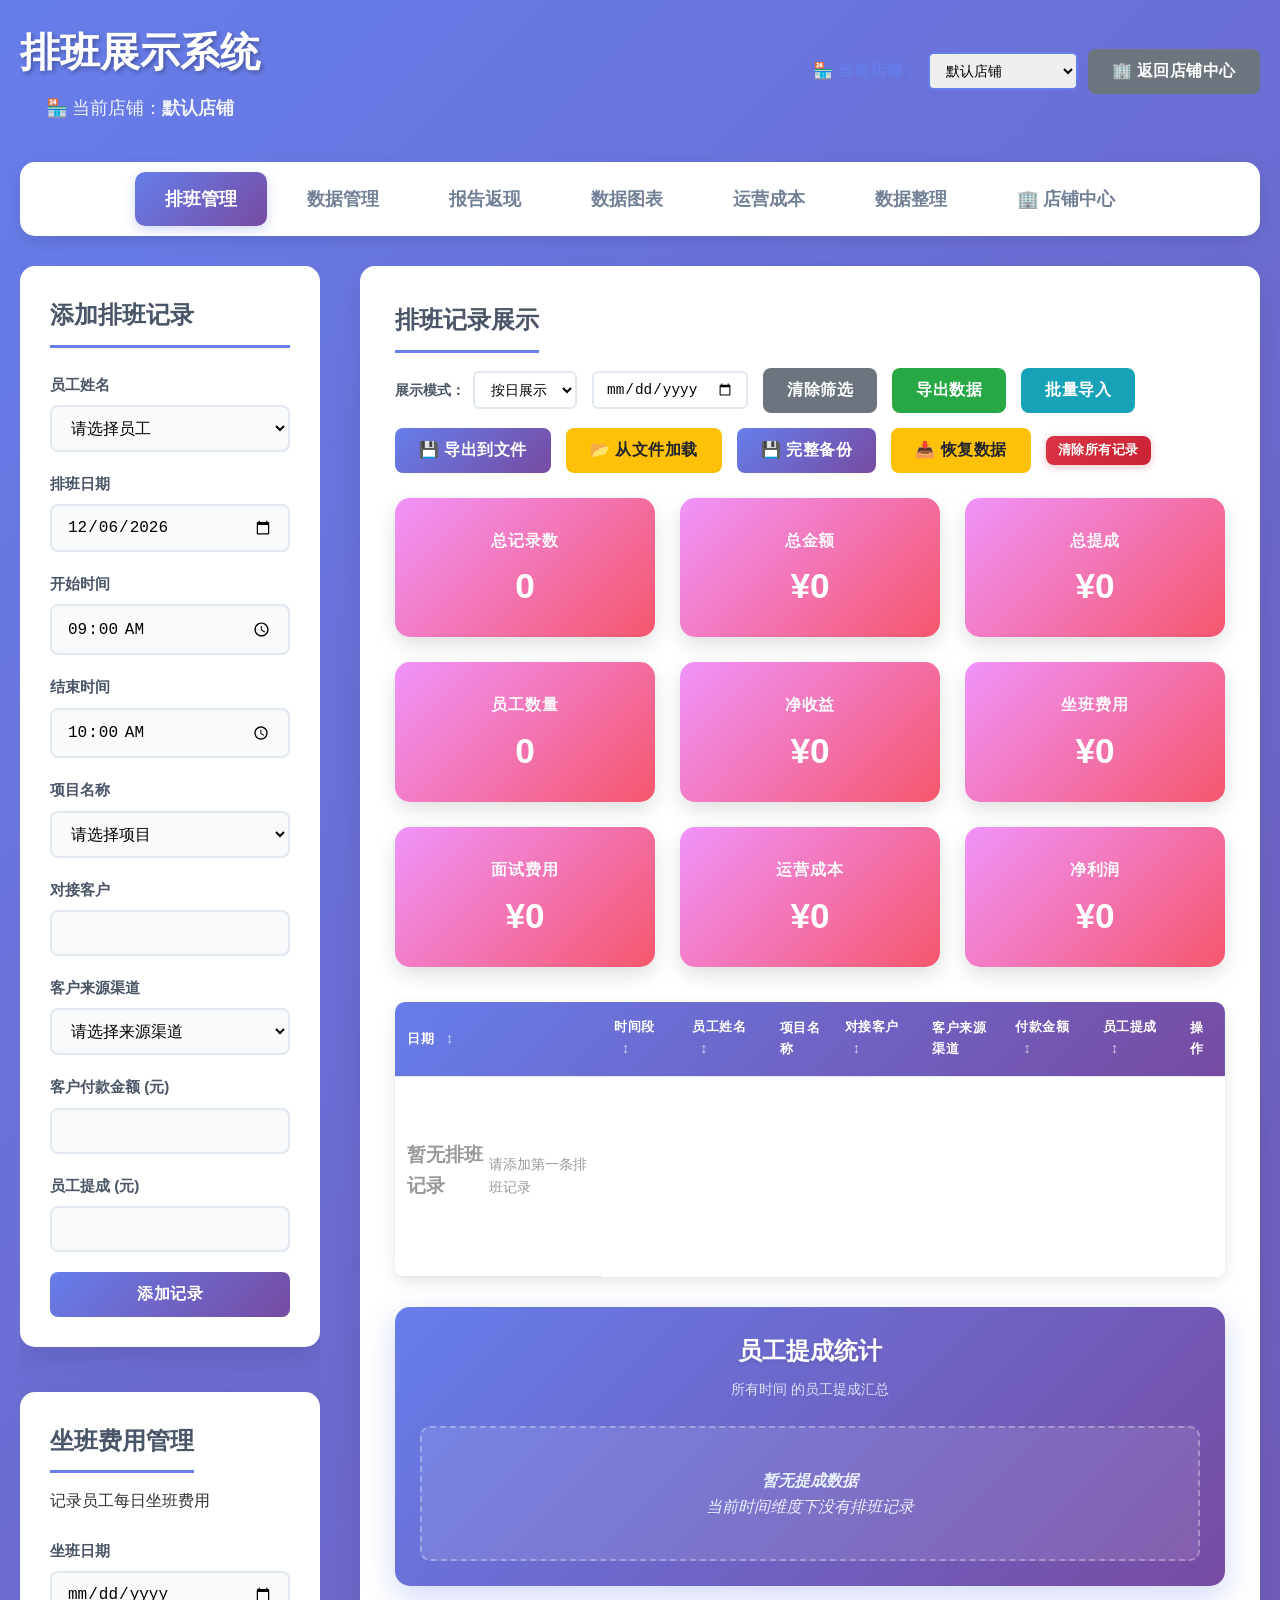
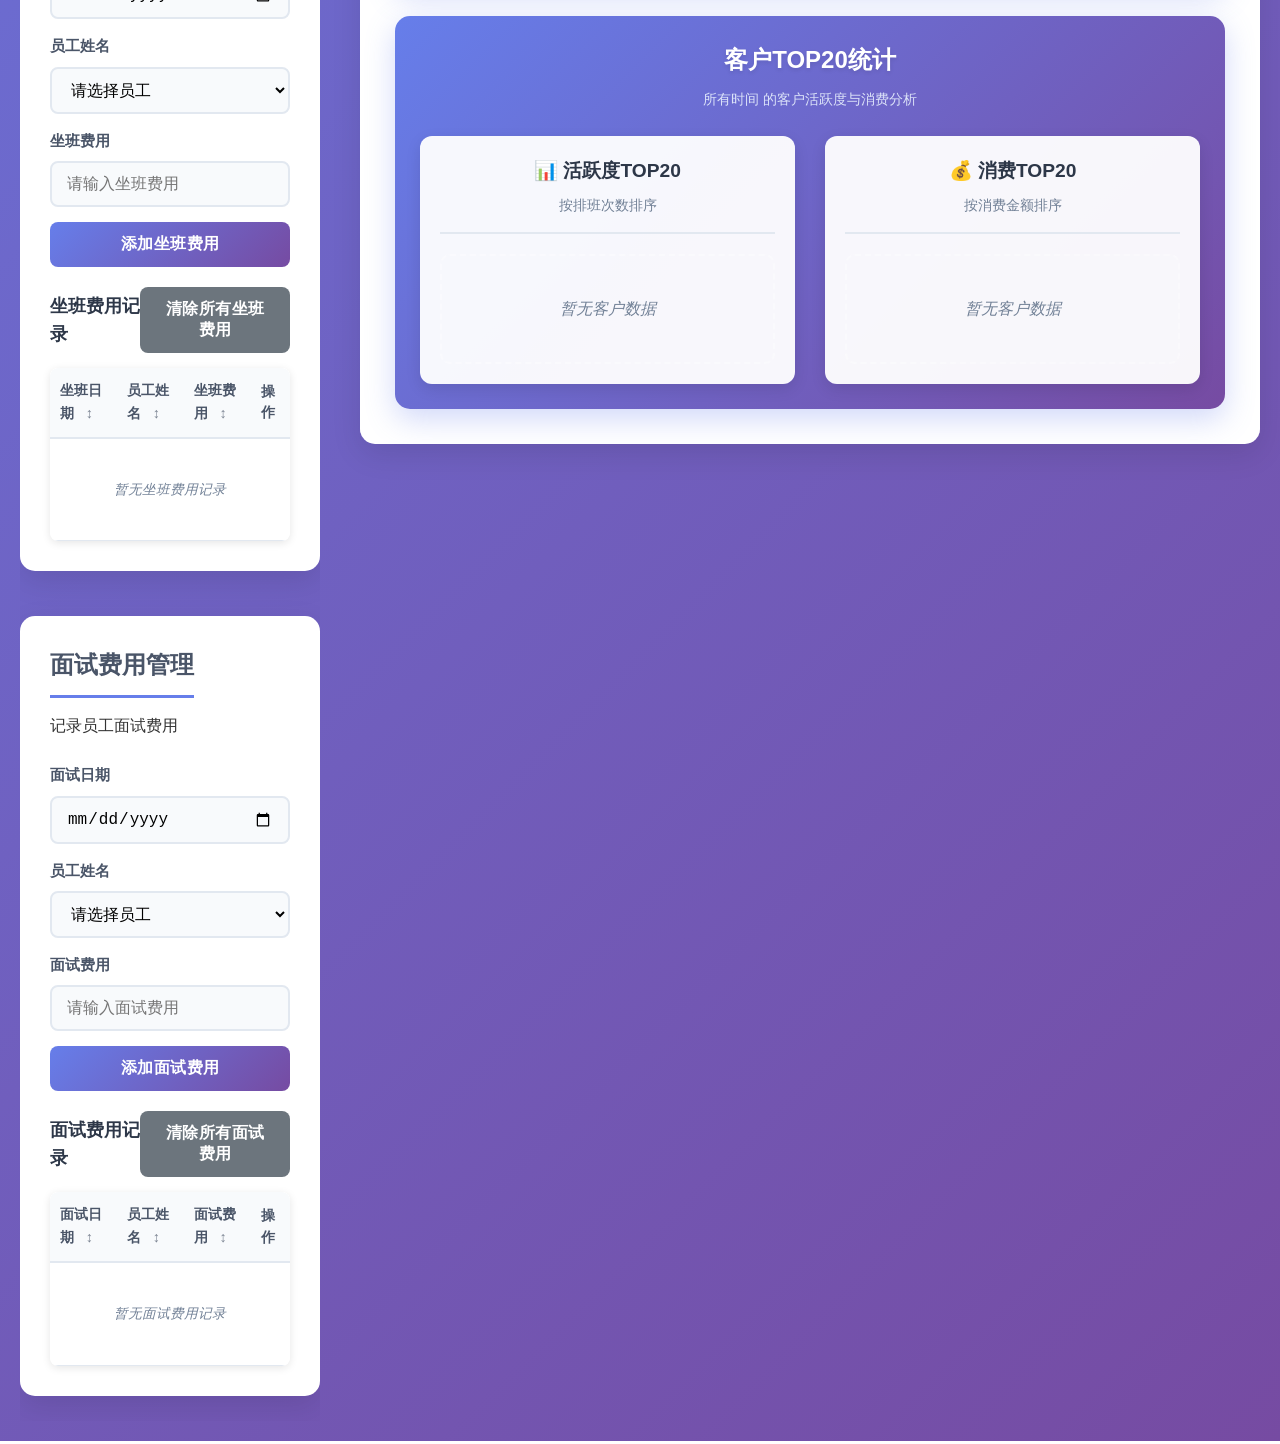
==== index.html @ 92d97cb3 "Initial commit: 昨昨天店排班系统" ====
<!DOCTYPE html>
<html lang="zh-CN">
<head>
    <meta charset="UTF-8">
    <meta name="viewport" content="width=device-width, initial-scale=1.0">
    <title>排班展示系统</title>
    <link rel="stylesheet" href="styles.css?v=1.3">
    <script src="https://cdn.jsdelivr.net/npm/chart.js"></script>
    <script src="https://cdn.jsdelivr.net/npm/chartjs-plugin-datalabels@2"></script>
</head>
<body>
    <div class="container">
        <header>
            <div style="display: flex; justify-content: space-between; align-items: center; flex-wrap: wrap;">
                <div>
                    <h1>排班展示系统</h1>
                    <p id="storeContextInfo">员工排班管理与项目跟踪</p>
                </div>
                <div style="display: flex; gap: 10px; align-items: center;">
                    <label for="currentStoreSelect" style="font-weight: bold; color: #667eea;">🏪 当前店铺：</label>
                    <select id="currentStoreSelect" class="store-select" style="padding: 8px 12px; border: 2px solid #667eea; border-radius: 6px; font-size: 14px; min-width: 150px;">
                        <option value="">加载中...</option>
                    </select>
                    <button id="backToStoreCenter" class="btn btn-secondary" style="display: none;">
                        🏢 返回店铺中心
                    </button>
                </div>
            </div>
        </header>

        <!-- Tab导航 -->
        <nav class="tab-navigation">
            <button class="tab-btn active" data-tab="schedule">排班管理</button>
            <button class="tab-btn" data-tab="management">数据管理</button>
            <button class="tab-btn" data-tab="rebate">报告返现</button>
            <button class="tab-btn" data-tab="charts">数据图表</button>
            <button class="tab-btn" data-tab="operating-cost">运营成本</button>
            <button class="tab-btn" data-tab="commission-config">数据整理</button>
            <button class="tab-btn" data-tab="store-center">🏢 店铺中心</button>
        </nav>

        <!-- 排班管理页面 -->
        <div id="schedule-tab" class="tab-content active">
            <div class="main-content">
                <!-- 左侧列 -->
                <div class="left-column">
                    <!-- 数据录入区域 -->
                    <section class="input-section">
                <h2>添加排班记录</h2>
                <form id="scheduleForm" class="form">
                    <div class="form-group">
                        <label for="employeeName">员工姓名</label>
                        <select id="employeeName" required>
                            <option value="">请选择员工</option>
                        </select>
                    </div>
                    
                    <div class="form-group">
                        <label for="scheduleDate">排班日期</label>
                        <input type="date" id="scheduleDate" required>
                    </div>
                    
                    <div class="form-group">
                        <label for="startTime">开始时间</label>
                        <input type="time" id="startTime" required>
                    </div>
                    
                    <div class="form-group">
                        <label for="endTime">结束时间</label>
                        <input type="time" id="endTime" required>
                    </div>
                    
                    <div class="form-group">
                        <label for="projectName">项目名称</label>
                        <select id="projectName" required>
                            <option value="">请选择项目</option>
                        </select>
                    </div>
                    
                    <div class="form-group">
                        <label for="clientName">对接客户</label>
                        <input type="text" id="clientName" required>
                    </div>
                    
                    <div class="form-group">
                        <label for="clientSource">客户来源渠道</label>
                        <select id="clientSource" required>
                            <option value="">请选择来源渠道</option>
                            <option value="小红书">小红书</option>
                            <option value="微信群">微信群</option>
                            <option value="tg">TG</option>
                            <option value="抖音">抖音</option>
                            <option value="视频号">视频号</option>
                            <option value="美团">美团</option>
                        </select>
                    </div>
                    
                    <div class="form-group">
                        <label for="payment">客户付款金额 (元)</label>
                        <input type="number" id="payment" min="0" step="0.01" required>
                    </div>
                    
                    <div class="form-group">
                        <label for="commission">员工提成 (元)</label>
                        <input type="number" id="commission" min="0" step="0.01" required>
                    </div>
                    
                    <button type="submit" class="btn btn-primary">添加记录</button>
                </form>
            </section>

                    <!-- 坐班费用模块 -->
                    <section class="attendance-fee-section">
                        <div class="section-header">
                            <h2>坐班费用管理</h2>
                            <p>记录员工每日坐班费用</p>
                        </div>
                        
                        <div class="attendance-fee-form">
                            <form id="attendanceFeeForm">
                                <div class="form-row">
                                    <div class="form-group">
                                        <label for="attendanceDate">坐班日期</label>
                                        <input type="date" id="attendanceDate" required>
                                    </div>
                                    <div class="form-group">
                                        <label for="attendanceEmployee">员工姓名</label>
                                        <select id="attendanceEmployee" required>
                                            <option value="">请选择员工</option>
                                        </select>
                                    </div>
                                    <div class="form-group">
                                        <label for="attendanceFee">坐班费用</label>
                                        <input type="number" id="attendanceFee" placeholder="请输入坐班费用" min="0" step="0.01" required>
                                    </div>
                                    <div class="form-group">
                                        <button type="submit" class="btn btn-primary">添加坐班费用</button>
                                    </div>
                                </div>
                            </form>
                        </div>

                        <div class="attendance-fee-list">
                            <div class="list-header">
                                <h3>坐班费用记录</h3>
                                <div class="list-actions">
                                    <button class="btn btn-secondary" id="clearAttendanceFee">清除所有坐班费用</button>
                                </div>
                            </div>
                            <div class="attendance-fee-table-container">
                                <table id="attendanceFeeTable" class="attendance-fee-table">
                                    <thead>
                                        <tr>
                                            <th class="sortable" data-sort="date">坐班日期 <span class="sort-icon">↕</span></th>
                                            <th class="sortable" data-sort="employee">员工姓名 <span class="sort-icon">↕</span></th>
                                            <th class="sortable" data-sort="fee">坐班费用 <span class="sort-icon">↕</span></th>
                                            <th>操作</th>
                                        </tr>
                                    </thead>
                                    <tbody id="attendanceFeeTableBody">
                                        <tr>
                                            <td colspan="4" class="no-data">暂无坐班费用记录</td>
                                        </tr>
                                    </tbody>
                                </table>
                            </div>
                        </div>
                    </section>

                    <!-- 面试费用模块 -->
                    <section class="interview-fee-section">
                        <div class="section-header">
                            <h2>面试费用管理</h2>
                            <p>记录员工面试费用</p>
                        </div>
                        
                        <div class="interview-fee-form">
                            <form id="interviewFeeForm">
                                <div class="form-row">
                                    <div class="form-group">
                                        <label for="interviewDate">面试日期</label>
                                        <input type="date" id="interviewDate" required>
                                    </div>
                                    <div class="form-group">
                                        <label for="interviewEmployee">员工姓名</label>
                                        <select id="interviewEmployee" required>
                                            <option value="">请选择员工</option>
                                        </select>
                                    </div>
                                    <div class="form-group">
                                        <label for="interviewFee">面试费用</label>
                                        <input type="number" id="interviewFee" placeholder="请输入面试费用" min="0" step="0.01" required>
                                    </div>
                                    <div class="form-group">
                                        <button type="submit" class="btn btn-primary">添加面试费用</button>
                                    </div>
                                </div>
                            </form>
                        </div>

                        <div class="interview-fee-list">
                            <div class="list-header">
                                <h3>面试费用记录</h3>
                                <div class="list-actions">
                                    <button class="btn btn-secondary" id="clearInterviewFee">清除所有面试费用</button>
                                </div>
                            </div>
                            <div class="interview-fee-table-container">
                                <table id="interviewFeeTable" class="interview-fee-table">
                                    <thead>
                                        <tr>
                                            <th class="sortable" data-sort="date">面试日期 <span class="sort-icon">↕</span></th>
                                            <th class="sortable" data-sort="employee">员工姓名 <span class="sort-icon">↕</span></th>
                                            <th class="sortable" data-sort="fee">面试费用 <span class="sort-icon">↕</span></th>
                                            <th>操作</th>
                                        </tr>
                                    </thead>
                                    <tbody id="interviewFeeTableBody">
                                        <tr>
                                            <td colspan="4" class="no-data">暂无面试费用记录</td>
                                        </tr>
                                    </tbody>
                                </table>
                            </div>
                        </div>
                    </section>
                </div>

                <!-- 右侧列 -->
                <div class="right-column">
                    <!-- 数据展示区域 -->
                    <section class="display-section">
                <div class="section-header">
                    <h2>排班记录展示</h2>
                    <div class="controls">
                        <div class="view-controls">
                            <label for="viewMode" class="view-label">展示模式：</label>
                            <select id="viewMode" class="view-selector">
                                <option value="day">按日展示</option>
                                <option value="week">按周展示</option>
                                <option value="month">按月展示</option>
                            </select>
                        </div>
                        <div class="date-controls">
                            <input type="date" id="filterDate" class="date-filter" style="display: block;">
                            <input type="week" id="filterWeek" class="week-filter" style="display: none;">
                            <input type="month" id="filterMonth" class="month-filter" style="display: none;">
                        </div>
                        <button id="clearFilter" class="btn btn-secondary">清除筛选</button>
                        <button id="exportData" class="btn btn-success">导出数据</button>
                        <button id="importData" class="btn btn-info">批量导入</button>
                        <button id="exportToFile" class="btn btn-primary" title="将排班数据保存到本地文件（不受存储空间限制）">💾 导出到文件</button>
                        <button id="loadFromFile" class="btn btn-warning" title="从本地文件加载排班数据">📂 从文件加载</button>
                        <button id="backupAllData" class="btn btn-primary">💾 完整备份</button>
                        <button id="restoreAllData" class="btn btn-warning">📥 恢复数据</button>
                        <button id="clearAllData" class="btn btn-danger">清除所有记录</button>
                    </div>
                </div>

                <!-- 统计信息 -->
                <div class="stats">
                    <div class="stat-card">
                        <h3>总记录数</h3>
                        <span id="totalRecords">0</span>
                    </div>
                    <div class="stat-card">
                        <h3>总金额</h3>
                        <span id="totalAmount">¥0</span>
                    </div>
                    <div class="stat-card">
                        <h3>总提成</h3>
                        <span id="totalCommission">¥0</span>
                    </div>
                    <div class="stat-card">
                        <h3>员工数量</h3>
                        <span id="employeeCount">0</span>
                    </div>
                    <div class="stat-card">
                        <h3>净收益</h3>
                        <span id="netProfit">¥0</span>
                    </div>
                    <div class="stat-card">
                        <h3>坐班费用</h3>
                        <span id="totalAttendanceFee">¥0</span>
                    </div>
                    <div class="stat-card">
                        <h3>面试费用</h3>
                        <span id="totalInterviewFee">¥0</span>
                    </div>
                    <div class="stat-card">
                        <h3>运营成本</h3>
                        <span id="totalOperatingCost">¥0</span>
                    </div>
                    <div class="stat-card">
                        <h3>净利润</h3>
                        <span id="netProfitFinal">¥0</span>
                    </div>
                </div>

                <!-- 表格展示 -->
                <div class="table-container">
                    <table id="scheduleTable" class="schedule-table">
                        <thead>
                            <tr>
                                <th class="sortable" data-sort="date">
                                    日期 <span class="sort-icon">↕</span>
                                </th>
                                <th class="sortable" data-sort="time">
                                    时间段 <span class="sort-icon">↕</span>
                                </th>
                                <th class="sortable" data-sort="employee">
                                    员工姓名 <span class="sort-icon">↕</span>
                                </th>
                                <th>项目名称</th>
                                <th class="sortable" data-sort="client">
                                    对接客户 <span class="sort-icon">↕</span>
                                </th>
                                <th>客户来源渠道</th>
                                <th class="sortable" data-sort="payment">
                                    付款金额 <span class="sort-icon">↕</span>
                                </th>
                                <th class="sortable" data-sort="commission">
                                    员工提成 <span class="sort-icon">↕</span>
                                </th>
                                <th>操作</th>
                            </tr>
                        </thead>
                        <tbody id="scheduleTableBody">
                            <!-- 数据将通过JavaScript动态填充 -->
                        </tbody>
                    </table>
                </div>

                <!-- 员工提成统计 -->
                <div class="employee-commission-summary">
                    <div class="summary-header">
                        <h3>员工提成统计</h3>
                        <p id="commissionTimeRange">当前时间维度下的员工提成汇总</p>
                    </div>
                    <div class="commission-cards" id="commissionCards">
                        <!-- 员工提成卡片将通过JavaScript动态填充 -->
                    </div>
                </div>

                <!-- 客户TOP20统计 -->
                <div class="client-top20-summary">
                    <div class="summary-header">
                        <h3>客户TOP20统计</h3>
                        <p id="clientTimeRange">当前时间维度下的客户活跃度与消费分析</p>
                    </div>
                    <div class="client-top20-container">
                        <!-- 按次数排序 -->
                        <div class="client-top20-section">
                            <div class="section-title">
                                <h4>📊 活跃度TOP20</h4>
                                <p>按排班次数排序</p>
                            </div>
                            <div class="client-top20-list" id="clientCountTop20">
                                <!-- 客户次数TOP20将通过JavaScript动态填充 -->
                            </div>
                        </div>
                        
                        <!-- 按金额排序 -->
                        <div class="client-top20-section">
                            <div class="section-title">
                                <h4>💰 消费TOP20</h4>
                                <p>按消费金额排序</p>
                            </div>
                            <div class="client-top20-list" id="clientAmountTop20">
                                <!-- 客户金额TOP20将通过JavaScript动态填充 -->
                            </div>
                        </div>
                    </div>
                </div>
            </section>
                </div>
            </div>
        </div>

        <!-- 数据管理页面 -->
        <div id="management-tab" class="tab-content">
            <div class="management-content">
                <!-- 存储空间管理区域 -->
                <section class="storage-section" style="background: #fff3cd; border: 2px solid #ffc107; border-radius: 12px; padding: 20px; margin-bottom: 30px;">
                    <h2 style="color: #856404; margin-bottom: 15px;">💾 存储空间管理</h2>
                    <p style="color: #856404; margin-bottom: 15px;">管理浏览器存储空间，避免数据保存失败</p>
                    <div style="display: flex; gap: 10px; flex-wrap: wrap;">
                        <button id="checkStorageBtn" class="btn btn-info">📊 查看存储使用情况</button>
                        <button id="cleanPhotosBtn" class="btn btn-warning">🧹 清理员工头像</button>
                    </div>
                </section>

                <!-- 员工信息管理区域 -->
                <section class="employee-section">
                    <h2>员工信息管理</h2>
                    <div class="employee-controls">
                        <button id="addEmployeeBtn" class="btn btn-primary">添加员工</button>
                        <button id="manageEmployeesBtn" class="btn btn-secondary">管理员工</button>
                    </div>
                    <div class="employee-list" id="employeeList">
                        <!-- 员工列表将通过JavaScript动态填充 -->
                    </div>
                </section>

                <!-- 项目管理区域 -->
                <section class="project-section">
                    <h2>项目管理</h2>
                    <div class="project-controls">
                        <button id="addProjectBtn" class="btn btn-primary">添加项目</button>
                        <button id="manageProjectsBtn" class="btn btn-secondary">管理项目</button>
                    </div>
                    <div class="project-list" id="projectList">
                        <!-- 项目列表将通过JavaScript动态填充 -->
                    </div>
                </section>

                <!-- 员工薪资管理区域 -->
                <section class="salary-management-section">
                    <div class="section-header">
                        <h2>💰 员工薪资管理</h2>
                        <p>按项目设置薪资档位并分配员工</p>
                    </div>

                    <div class="salary-management-content">
                        <!-- 左侧：项目选择和档位管理 -->
                        <div class="salary-left-panel">
                            <div class="salary-project-selector">
                                <div class="form-group">
                                    <label for="salaryProjectSelect">选择项目</label>
                                    <select id="salaryProjectSelect" class="form-control">
                                        <option value="">请选择项目</option>
                                    </select>
                                </div>
                                <button id="addSalaryTierBtn" class="btn btn-primary" disabled>
                                    ➕ 添加薪资档位
                                </button>
                            </div>

                            <div class="salary-tiers-container" id="salaryTiersContainer">
                                <div class="empty-state">
                                    <p>👆 请先选择一个项目</p>
                                </div>
                            </div>
                        </div>

                        <!-- 右侧：员工分配区域 -->
                        <div class="salary-right-panel">
                            <div class="salary-employee-assignment" id="salaryEmployeeAssignment">
                                <div class="empty-state">
                                    <p>👈 请先选择一个薪资档位</p>
                                </div>
                            </div>
                        </div>
                    </div>
                </section>
            </div>
        </div>

        <!-- 报告返现页面 -->
        <div id="rebate-tab" class="tab-content">
            <div class="rebate-content">
                <!-- 报告返现管理区域 -->
                <section class="report-rebate-section-page">
                    <div class="section-header">
                        <h2>报告返现管理</h2>
                        <p>记录用户报告返现费用</p>
                    </div>
                    
                    <div class="rebate-main-content">
                        <!-- 左侧表单 -->
                        <div class="rebate-form-container">
                            <h3>添加返现记录</h3>
                            <form id="reportRebateForm">
                                <div class="form-group">
                                    <label for="reportRebateDate">时间</label>
                                    <input type="date" id="reportRebateDate" required>
                                </div>
                                <div class="form-group">
                                    <label for="reportRebateUserName">用户名称</label>
                                    <input type="text" id="reportRebateUserName" placeholder="请输入用户名称" required>
                                </div>
                                <div class="form-group">
                                    <label for="reportRebateEmployee">服务员工</label>
                                    <select id="reportRebateEmployee" required>
                                        <option value="">请选择服务员工</option>
                                    </select>
                                </div>
                                <div class="form-group">
                                    <label for="reportRebateContent">报告内容</label>
                                    <textarea id="reportRebateContent" placeholder="请输入报告内容" rows="4" required></textarea>
                                </div>
                                <div class="form-group">
                                    <label for="reportRebateAmount">返现费用</label>
                                    <input type="number" id="reportRebateAmount" placeholder="请输入返现费用" min="0" step="0.01" required>
                                </div>
                                <button type="submit" class="btn btn-primary">添加返现记录</button>
                            </form>
                        </div>

                        <!-- 右侧表格 -->
                        <div class="rebate-table-container-wrapper">
                            <div class="list-header">
                                <h3>报告返现记录</h3>
                                <div class="list-actions">
                                    <button class="btn btn-secondary" id="clearReportRebate">清除所有返现记录</button>
                                </div>
                            </div>
                            
                            <!-- 统计卡片 -->
                            <div class="rebate-stats">
                                <div class="stat-card">
                                    <h3>返现总金额</h3>
                                    <span id="totalRebateAmount">¥0</span>
                                </div>
                                <div class="stat-card">
                                    <h3>返现记录数</h3>
                                    <span id="totalRebateCount">0</span>
                                </div>
                                <div class="stat-card">
                                    <h3>服务用户数</h3>
                                    <span id="totalRebateUsers">0</span>
                                </div>
                            </div>

                            <div class="report-rebate-table-container">
                                <table id="reportRebateTable" class="report-rebate-table">
                                    <thead>
                                        <tr>
                                            <th class="sortable" data-sort="date">时间 <span class="sort-icon">↕</span></th>
                                            <th class="sortable" data-sort="user">用户名称 <span class="sort-icon">↕</span></th>
                                            <th class="sortable" data-sort="employee">服务员工 <span class="sort-icon">↕</span></th>
                                            <th>报告内容</th>
                                            <th class="sortable" data-sort="amount">返现费用 <span class="sort-icon">↕</span></th>
                                            <th>操作</th>
                                        </tr>
                                    </thead>
                                    <tbody id="reportRebateTableBody">
                                        <tr>
                                            <td colspan="6" class="no-data">暂无报告返现记录</td>
                                        </tr>
                                    </tbody>
                                </table>
                            </div>
                        </div>
                    </div>
                </section>
            </div>
        </div>

        <!-- 数据图表页面 -->
        <div id="charts-tab" class="tab-content">
            <div class="charts-content">
                <!-- 每日收入图表区域 -->
                <section class="chart-section">
                    <div class="chart-header">
                        <h2>每日收入变化趋势</h2>
                        <div class="chart-controls">
                            <div class="form-group">
                                <label for="chartDateRange">选择时间范围：</label>
                                <select id="chartDateRange" class="chart-selector">
                                    <option value="7">最近7天</option>
                                    <option value="14">最近14天</option>
                                    <option value="30" selected>最近30天</option>
                                    <option value="60">最近60天</option>
                                    <option value="90">最近90天</option>
                                    <option value="all">全部时间</option>
                                    <option value="custom">自定义日期</option>
                                </select>
                            </div>
                            <div class="form-group" id="customDateRangeContainer" style="display: none; margin-left: 10px;">
                                <label for="chartStartDate">起始日期：</label>
                                <input type="date" id="chartStartDate" class="chart-date-input">
                                <label for="chartEndDate" style="margin-left: 10px;">结束日期：</label>
                                <input type="date" id="chartEndDate" class="chart-date-input">
                            </div>
                        </div>
                    </div>
                    <div class="chart-stats">
                        <div class="chart-stat-card">
                            <h3>总收入</h3>
                            <span id="chartTotalIncome">¥0</span>
                        </div>
                        <div class="chart-stat-card">
                            <h3>平均日收入</h3>
                            <span id="chartAvgIncome">¥0</span>
                        </div>
                        <div class="chart-stat-card">
                            <h3>最高日收入</h3>
                            <span id="chartMaxIncome">¥0</span>
                        </div>
                        <div class="chart-stat-card">
                            <h3>最低日收入</h3>
                            <span id="chartMinIncome">¥0</span>
                        </div>
                        <div class="chart-stat-card stat-card-success">
                            <h3>总净收益</h3>
                            <span id="chartTotalNetProfit">¥0</span>
                        </div>
                        <div class="chart-stat-card stat-card-success">
                            <h3>平均日净收益</h3>
                            <span id="chartAvgNetProfit">¥0</span>
                        </div>
                    </div>
                    <div class="chart-container">
                        <canvas id="incomeChart"></canvas>
                    </div>
                </section>

                <!-- 工作时段热力图区域 -->
                <section class="chart-section" style="margin-top: 30px;">
                    <div class="chart-header">
                        <h2>工作时段热力图</h2>
                        <div class="chart-controls">
                            <div class="form-group">
                                <label for="heatmapDateRange">选择时间范围：</label>
                                <select id="heatmapDateRange" class="chart-selector">
                                    <option value="7">最近7天</option>
                                    <option value="14">最近14天</option>
                                    <option value="30" selected>最近30天</option>
                                    <option value="60">最近60天</option>
                                    <option value="90">最近90天</option>
                                    <option value="all">全部时间</option>
                                    <option value="custom">自定义日期</option>
                                </select>
                            </div>
                            <div class="form-group" id="heatmapCustomDateRangeContainer" style="display: none; margin-left: 10px;">
                                <label for="heatmapStartDate">起始日期：</label>
                                <input type="date" id="heatmapStartDate" class="chart-date-input">
                                <label for="heatmapEndDate" style="margin-left: 10px;">结束日期：</label>
                                <input type="date" id="heatmapEndDate" class="chart-date-input">
                            </div>
                        </div>
                    </div>
                    <div class="heatmap-stats">
                        <div class="chart-stat-card stat-card-warning">
                            <h3>最忙时段</h3>
                            <span id="busiestHour">--</span>
                        </div>
                        <div class="chart-stat-card stat-card-info">
                            <h3>最闲时段</h3>
                            <span id="quietestHour">--</span>
                        </div>
                        <div class="chart-stat-card">
                            <h3>总订单数</h3>
                            <span id="totalOrders">0</span>
                        </div>
                        <div class="chart-stat-card stat-card-success">
                            <h3>峰值时段收入</h3>
                            <span id="peakHourIncome">¥0</span>
                        </div>
                    </div>
                    <div class="chart-container">
                        <canvas id="heatmapChart"></canvas>
                    </div>
                </section>

                <!-- 客户来源渠道分析区域 -->
                <section class="chart-section" style="margin-top: 30px;">
                    <div class="chart-header">
                        <h2>客户来源渠道分析</h2>
                        <div class="chart-controls">
                            <div class="form-group">
                                <label for="sourceChannelDateRange">选择时间范围：</label>
                                <select id="sourceChannelDateRange" class="chart-selector">
                                    <option value="7">最近7天</option>
                                    <option value="14">最近14天</option>
                                    <option value="30" selected>最近30天</option>
                                    <option value="60">最近60天</option>
                                    <option value="90">最近90天</option>
                                    <option value="all">全部时间</option>
                                    <option value="custom">自定义日期</option>
                                </select>
                            </div>
                            <div class="form-group" id="sourceChannelCustomDateRangeContainer" style="display: none; margin-left: 10px;">
                                <label for="sourceChannelStartDate">起始日期：</label>
                                <input type="date" id="sourceChannelStartDate" class="chart-date-input">
                                <label for="sourceChannelEndDate" style="margin-left: 10px;">结束日期：</label>
                                <input type="date" id="sourceChannelEndDate" class="chart-date-input">
                            </div>
                        </div>
                    </div>
                    <div class="source-channel-stats">
                        <div class="chart-stat-card">
                            <h3>最佳渠道</h3>
                            <span id="topChannel">--</span>
                        </div>
                        <div class="chart-stat-card stat-card-success">
                            <h3>渠道数量</h3>
                            <span id="channelCount">0</span>
                        </div>
                        <div class="chart-stat-card stat-card-warning">
                            <h3>最高渠道订单</h3>
                            <span id="topChannelOrders">0单</span>
                        </div>
                        <div class="chart-stat-card stat-card-info">
                            <h3>最高渠道收入</h3>
                            <span id="topChannelIncome">¥0</span>
                        </div>
                    </div>
                    <div class="source-channel-charts">
                        <div class="chart-container chart-container-half">
                            <h3 class="chart-subtitle">按订单数量占比</h3>
                            <canvas id="sourceChannelOrderChart"></canvas>
                        </div>
                        <div class="chart-container chart-container-half">
                            <h3 class="chart-subtitle">按收入金额占比</h3>
                            <canvas id="sourceChannelIncomeChart"></canvas>
                        </div>
                    </div>
                </section>

                <!-- 员工业绩对比图表区域 -->
                <section class="chart-section" style="margin-top: 30px;">
                    <div class="chart-header">
                        <h2>员工业绩对比分析</h2>
                        <div class="chart-controls">
                            <div class="form-group">
                                <label for="employeePerformanceDateRange">选择时间范围：</label>
                                <select id="employeePerformanceDateRange" class="chart-selector">
                                    <option value="7">最近7天</option>
                                    <option value="14">最近14天</option>
                                    <option value="30" selected>最近30天</option>
                                    <option value="60">最近60天</option>
                                    <option value="90">最近90天</option>
                                    <option value="all">全部时间</option>
                                    <option value="custom">自定义日期</option>
                                </select>
                            </div>
                            <div class="form-group" id="employeePerformanceCustomDateRangeContainer" style="display: none; margin-left: 10px;">
                                <label for="employeePerformanceStartDate">起始日期：</label>
                                <input type="date" id="employeePerformanceStartDate" class="chart-date-input">
                                <label for="employeePerformanceEndDate" style="margin-left: 10px;">结束日期：</label>
                                <input type="date" id="employeePerformanceEndDate" class="chart-date-input">
                            </div>
                        </div>
                    </div>
                    <div class="employee-performance-stats">
                        <div class="chart-stat-card stat-card-warning">
                            <h3>最佳员工</h3>
                            <span id="topEmployee">--</span>
                        </div>
                        <div class="chart-stat-card">
                            <h3>员工总数</h3>
                            <span id="employeeTotal">0人</span>
                        </div>
                        <div class="chart-stat-card stat-card-success">
                            <h3>最高业绩</h3>
                            <span id="topEmployeeIncome">¥0</span>
                        </div>
                        <div class="chart-stat-card stat-card-info">
                            <h3>人均业绩</h3>
                            <span id="avgEmployeeIncome">¥0</span>
                        </div>
                    </div>
                    <div class="chart-container">
                        <canvas id="employeePerformanceChart"></canvas>
                    </div>
                </section>

                <!-- 客户合作员工数量TOP10图表区域 -->
                <section class="chart-section" style="margin-top: 30px;">
                    <div class="chart-header">
                        <h2>客户合作员工数量TOP10</h2>
                        <div class="chart-controls">
                            <div class="form-group">
                                <label for="clientEmployeeCollaborationDateRange">选择时间范围：</label>
                                <select id="clientEmployeeCollaborationDateRange" class="chart-selector">
                                    <option value="7">最近7天</option>
                                    <option value="14">最近14天</option>
                                    <option value="30" selected>最近30天</option>
                                    <option value="60">最近60天</option>
                                    <option value="90">最近90天</option>
                                    <option value="all">全部时间</option>
                                    <option value="custom">自定义日期</option>
                                </select>
                            </div>
                            <div class="form-group" id="clientEmployeeCollaborationCustomDateRangeContainer" style="display: none; margin-left: 10px;">
                                <label for="clientEmployeeCollaborationStartDate">起始日期：</label>
                                <input type="date" id="clientEmployeeCollaborationStartDate" class="chart-date-input">
                                <label for="clientEmployeeCollaborationEndDate" style="margin-left: 10px;">结束日期：</label>
                                <input type="date" id="clientEmployeeCollaborationEndDate" class="chart-date-input">
                            </div>
                        </div>
                    </div>
                    <div class="client-collaboration-stats">
                        <div class="chart-stat-card stat-card-info">
                            <h3>最佳合作客户</h3>
                            <span id="topCollaborationClient">--</span>
                        </div>
                        <div class="chart-stat-card">
                            <h3>合作客户总数</h3>
                            <span id="totalCollaborationClients">0</span>
                        </div>
                        <div class="chart-stat-card stat-card-success">
                            <h3>最多合作员工数</h3>
                            <span id="maxCollaborationEmployees">0人</span>
                        </div>
                        <div class="chart-stat-card stat-card-warning">
                            <h3>平均合作员工数</h3>
                            <span id="avgCollaborationEmployees">0人</span>
                        </div>
                    </div>
                    <div class="chart-container">
                        <canvas id="clientEmployeeCollaborationChart"></canvas>
                    </div>
                </section>

                <!-- 员工客户合作TOP10图表区域 -->
                <section class="chart-section" style="margin-top: 30px;">
                    <div class="chart-header">
                        <h2>员工客户合作TOP10分析</h2>
                        <div class="chart-controls">
                            <div class="form-group">
                                <label for="employeeClientEmployee">选择员工：</label>
                                <select id="employeeClientEmployee" class="chart-selector">
                                    <option value="">请选择员工</option>
                                </select>
                            </div>
                            <div class="form-group">
                                <label for="employeeClientDateRange">选择时间范围：</label>
                                <select id="employeeClientDateRange" class="chart-selector">
                                    <option value="7">最近7天</option>
                                    <option value="14">最近14天</option>
                                    <option value="30" selected>最近30天</option>
                                    <option value="60">最近60天</option>
                                    <option value="90">最近90天</option>
                                    <option value="all">全部时间</option>
                                    <option value="custom">自定义日期</option>
                                </select>
                            </div>
                            <div class="form-group" id="employeeClientCustomDateRangeContainer" style="display: none; margin-left: 10px;">
                                <label for="employeeClientStartDate">起始日期：</label>
                                <input type="date" id="employeeClientStartDate" class="chart-date-input">
                                <label for="employeeClientEndDate" style="margin-left: 10px;">结束日期：</label>
                                <input type="date" id="employeeClientEndDate" class="chart-date-input">
                            </div>
                        </div>
                    </div>
                    <div class="employee-client-stats">
                        <div class="chart-stat-card stat-card-warning">
                            <h3>最常合作客户</h3>
                            <span id="topEmployeeClient">--</span>
                        </div>
                        <div class="chart-stat-card">
                            <h3>合作客户总数</h3>
                            <span id="totalEmployeeClients">0</span>
                        </div>
                        <div class="chart-stat-card stat-card-success">
                            <h3>总合作次数</h3>
                            <span id="totalEmployeeOrders">0单</span>
                        </div>
                        <div class="chart-stat-card stat-card-info">
                            <h3>总收入金额</h3>
                            <span id="totalEmployeeIncome">¥0</span>
                        </div>
                    </div>
                    <div class="chart-container">
                        <canvas id="employeeClientChart"></canvas>
                    </div>
                </section>

                <!-- 员工排行榜区域 -->
                <section class="chart-section" style="margin-top: 30px;">
                    <div class="chart-header">
                        <h2>员工业绩排行榜</h2>
                        <div class="chart-controls">
                            <div class="form-group">
                                <label for="employeeRankingDateRange">选择时间范围：</label>
                                <select id="employeeRankingDateRange" class="chart-selector">
                                    <option value="7">最近7天</option>
                                    <option value="14">最近14天</option>
                                    <option value="30" selected>最近30天</option>
                                    <option value="60">最近60天</option>
                                    <option value="90">最近90天</option>
                                    <option value="all">全部时间</option>
                                    <option value="custom">自定义日期</option>
                                </select>
                            </div>
                            <div class="form-group" id="employeeRankingCustomDateRangeContainer" style="display: none; margin-left: 10px;">
                                <label for="employeeRankingStartDate">起始日期：</label>
                                <input type="date" id="employeeRankingStartDate" class="chart-date-input">
                                <label for="employeeRankingEndDate" style="margin-left: 10px;">结束日期：</label>
                                <input type="date" id="employeeRankingEndDate" class="chart-date-input">
                            </div>
                            <div class="form-group">
                                <label for="employeeRankingSortBy">排序方式：</label>
                                <select id="employeeRankingSortBy" class="chart-selector">
                                    <option value="profit">按利润排序</option>
                                    <option value="orders">按订单数排序</option>
                                    <option value="commission">按提成金额排序</option>
                                    <option value="commissionRate">按提成比例排序</option>
                                </select>
                            </div>
                        </div>
                    </div>
                    
                    <!-- 汇总统计卡片 -->
                    <div class="employee-ranking-stats">
                        <div class="chart-stat-card stat-card-success">
                            <h3>🏆 利润榜首</h3>
                            <span id="topProfitEmployee">--</span>
                        </div>
                        <div class="chart-stat-card stat-card-warning">
                            <h3>📊 订单榜首</h3>
                            <span id="topOrdersEmployee">--</span>
                        </div>
                        <div class="chart-stat-card stat-card-info">
                            <h3>💎 最高提成比例</h3>
                            <span id="topCommissionRateEmployee">--</span>
                        </div>
                        <div class="chart-stat-card">
                            <h3>💰 总利润</h3>
                            <span id="totalCompanyProfit">¥0</span>
                        </div>
                    </div>

                    <!-- 员工排行榜表格 -->
                    <div class="employee-ranking-table-container">
                        <table class="employee-ranking-table" id="employeeRankingTable">
                            <thead>
                                <tr>
                                    <th>排名</th>
                                    <th>员工姓名</th>
                                    <th>订单数量</th>
                                    <th>总收入</th>
                                    <th>员工提成</th>
                                    <th>提成比例</th>
                                    <th>坐班费</th>
                                    <th>报告费</th>
                                    <th class="highlight-column">为公司赚利润</th>
                                </tr>
                            </thead>
                            <tbody id="employeeRankingTableBody">
                                <tr>
                                    <td colspan="9" class="no-data">暂无数据</td>
                                </tr>
                            </tbody>
                        </table>
                    </div>
                </section>

                <!-- 新老客户活跃度分析区域 -->
                <section class="chart-section" style="margin-top: 30px;">
                    <div class="chart-header">
                        <h2>客户活跃度分层分析</h2>
                        <div class="chart-controls">
                            <div class="form-group">
                                <label for="customerStatusDateRange">选择时间范围：</label>
                                <select id="customerStatusDateRange" class="chart-selector">
                                    <option value="7">最近7天</option>
                                    <option value="14">最近14天</option>
                                    <option value="30" selected>最近30天</option>
                                    <option value="60">最近60天</option>
                                    <option value="90">最近90天</option>
                                    <option value="all">全部时间</option>
                                    <option value="custom">自定义日期</option>
                                </select>
                            </div>
                            <div class="form-group" id="customerStatusCustomDateRangeContainer" style="display: none; margin-left: 10px;">
                                <label for="customerStatusStartDate">起始日期：</label>
                                <input type="date" id="customerStatusStartDate" class="chart-date-input">
                                <label for="customerStatusEndDate" style="margin-left: 10px;">结束日期：</label>
                                <input type="date" id="customerStatusEndDate" class="chart-date-input">
                            </div>
                        </div>
                    </div>
                    
                    <!-- 分类说明 -->
                    <div class="customer-status-legend">
                        <div class="legend-item legend-new">
                            <span class="legend-icon">🆕</span>
                            <div class="legend-text">
                                <strong>新客户</strong>
                                <small>合作次数 ≤ 2次</small>
                            </div>
                        </div>
                        <div class="legend-item legend-returning">
                            <span class="legend-icon">🔄</span>
                            <div class="legend-text">
                                <strong>回头客</strong>
                                <small>合作次数 = 3次</small>
                            </div>
                        </div>
                        <div class="legend-item legend-active">
                            <span class="legend-icon">✅</span>
                            <div class="legend-text">
                                <strong>活跃老客户</strong>
                                <small>合作 > 3次，且最近10天有合作</small>
                            </div>
                        </div>
                        <div class="legend-item legend-inactive">
                            <span class="legend-icon">😴</span>
                            <div class="legend-text">
                                <strong>沉睡老客户</strong>
                                <small>合作 > 3次，但最近10天无合作</small>
                            </div>
                        </div>
                    </div>

                    <!-- 统计卡片 -->
                    <div class="customer-status-stats">
                        <div class="chart-stat-card stat-card-new">
                            <h3>🆕 新客户数量</h3>
                            <span id="newCustomerCount">0</span>
                        </div>
                        <div class="chart-stat-card stat-card-returning">
                            <h3>🔄 回头客数量</h3>
                            <span id="returningCustomerCount">0</span>
                        </div>
                        <div class="chart-stat-card stat-card-active">
                            <h3>✅ 活跃老客户</h3>
                            <span id="activeCustomerCount">0</span>
                        </div>
                        <div class="chart-stat-card stat-card-inactive">
                            <h3>😴 沉睡老客户</h3>
                            <span id="inactiveCustomerCount">0</span>
                        </div>
                        <div class="chart-stat-card stat-card-success">
                            <h3>💰 新客户收入</h3>
                            <span id="newCustomerIncome">¥0</span>
                        </div>
                        <div class="chart-stat-card stat-card-info">
                            <h3>💰 回头客收入</h3>
                            <span id="returningCustomerIncome">¥0</span>
                        </div>
                        <div class="chart-stat-card stat-card-success">
                            <h3>💰 活跃客户收入</h3>
                            <span id="activeCustomerIncome">¥0</span>
                        </div>
                        <div class="chart-stat-card stat-card-warning">
                            <h3>💰 沉睡客户收入</h3>
                            <span id="inactiveCustomerIncome">¥0</span>
                        </div>
                    </div>

                    <!-- 双饼图区域 -->
                    <div class="customer-status-pie-charts">
                        <div class="chart-container-half">
                            <h3 class="chart-subtitle">客户数量分布</h3>
                            <canvas id="customerCountPieChart"></canvas>
                        </div>
                        <div class="chart-container-half">
                            <h3 class="chart-subtitle">收入金额分布</h3>
                            <canvas id="customerIncomePieChart"></canvas>
                        </div>
                    </div>

                    <!-- 对比柱状图 -->
                    <div class="chart-container" style="margin-top: 30px;">
                        <canvas id="customerStatusBarChart"></canvas>
                    </div>

                    <!-- 客户详细列表 -->
                    <div class="customer-detail-lists">
                        <h3 class="detail-lists-title">客户详细列表</h3>
                        
                        <!-- 新客户列表 -->
                        <div class="customer-list-section">
                            <div class="list-section-header" onclick="scheduleManager.toggleCustomerList('new')">
                                <div class="header-left">
                                    <span class="list-icon">🆕</span>
                                    <h4>新客户列表</h4>
                                    <span class="list-count" id="newCustomerListCount">0</span>
                                    <span class="scroll-hint" id="newCustomerScrollHint" style="display: none;">↕️ 可滚动查看全部</span>
                                </div>
                                <span class="toggle-icon" id="newCustomerToggle">▼</span>
                            </div>
                            <div class="customer-list-content" id="newCustomerList" style="display: none;">
                                <table class="customer-detail-table">
                                    <thead>
                                        <tr>
                                            <th>客户名称</th>
                                            <th>合作次数</th>
                                            <th>最后合作日期</th>
                                            <th>总收入</th>
                                        </tr>
                                    </thead>
                                    <tbody id="newCustomerTableBody">
                                        <tr><td colspan="4" class="no-data">暂无数据</td></tr>
                                    </tbody>
                                </table>
                            </div>
                        </div>

                        <!-- 回头客列表 -->
                        <div class="customer-list-section">
                            <div class="list-section-header" onclick="scheduleManager.toggleCustomerList('returning')">
                                <div class="header-left">
                                    <span class="list-icon">🔄</span>
                                    <h4>回头客列表</h4>
                                    <span class="list-count" id="returningCustomerListCount">0</span>
                                </div>
                                <span class="toggle-icon" id="returningCustomerToggle">▼</span>
                            </div>
                            <div class="customer-list-content" id="returningCustomerList" style="display: none;">
                                <table class="customer-detail-table">
                                    <thead>
                                        <tr>
                                            <th>客户名称</th>
                                            <th>合作次数</th>
                                            <th>最后合作日期</th>
                                            <th>总收入</th>
                                        </tr>
                                    </thead>
                                    <tbody id="returningCustomerTableBody">
                                        <tr><td colspan="4" class="no-data">暂无数据</td></tr>
                                    </tbody>
                                </table>
                            </div>
                        </div>

                        <!-- 活跃老客户列表 -->
                        <div class="customer-list-section">
                            <div class="list-section-header" onclick="scheduleManager.toggleCustomerList('active')">
                                <div class="header-left">
                                    <span class="list-icon">✅</span>
                                    <h4>活跃老客户列表</h4>
                                    <span class="list-count" id="activeCustomerListCount">0</span>
                                </div>
                                <span class="toggle-icon" id="activeCustomerToggle">▼</span>
                            </div>
                            <div class="customer-list-content" id="activeCustomerList" style="display: none;">
                                <table class="customer-detail-table">
                                    <thead>
                                        <tr>
                                            <th>客户名称</th>
                                            <th>合作次数</th>
                                            <th>最后合作日期</th>
                                            <th>总收入</th>
                                        </tr>
                                    </thead>
                                    <tbody id="activeCustomerTableBody">
                                        <tr><td colspan="4" class="no-data">暂无数据</td></tr>
                                    </tbody>
                                </table>
                            </div>
                        </div>

                        <!-- 沉睡老客户列表 -->
                        <div class="customer-list-section">
                            <div class="list-section-header" onclick="scheduleManager.toggleCustomerList('inactive')">
                                <div class="header-left">
                                    <span class="list-icon">😴</span>
                                    <h4>沉睡老客户列表</h4>
                                    <span class="list-count" id="inactiveCustomerListCount">0</span>
                                    <span class="warning-badge">⚠️ 需要关注</span>
                                </div>
                                <span class="toggle-icon" id="inactiveCustomerToggle">▼</span>
                            </div>
                            <div class="customer-list-content" id="inactiveCustomerList" style="display: none;">
                                <table class="customer-detail-table">
                                    <thead>
                                        <tr>
                                            <th>客户名称</th>
                                            <th>合作次数</th>
                                            <th>最后合作日期</th>
                                            <th>沉睡天数</th>
                                            <th>总收入</th>
                                        </tr>
                                    </thead>
                                    <tbody id="inactiveCustomerTableBody">
                                        <tr><td colspan="5" class="no-data">暂无数据</td></tr>
                                    </tbody>
                                </table>
                            </div>
                        </div>
                    </div>
                </section>
            </div>
        </div>

        <!-- 运营成本管理页面 -->
        <div id="operating-cost-tab" class="tab-content">
            <div class="operating-cost-content">
                <!-- 运营成本管理区域 -->
                <section class="operating-cost-section">
                    <div class="section-header">
                        <h2>运营成本管理</h2>
                        <p>记录各项运营成本费用</p>
                    </div>
                    
                    <div class="operating-cost-form">
                        <form id="operatingCostForm">
                            <div class="form-row">
                                <div class="form-group">
                                    <label for="operatingCostDate">时间</label>
                                    <input type="date" id="operatingCostDate" required>
                                </div>
                                <div class="form-group">
                                    <label for="operatingCostCategory">分类</label>
                                    <select id="operatingCostCategory" required>
                                        <option value="">请选择分类</option>
                                        <option value="推广费用">推广费用</option>
                                        <option value="人力成本">人力成本</option>
                                        <option value="房租租金">房租租金</option>
                                        <option value="损耗开销">损耗开销</option>
                                    </select>
                                </div>
                                <div class="form-group">
                                    <label for="operatingCostItem">费用项目名称</label>
                                    <input type="text" id="operatingCostItem" placeholder="如：办公用品、水电费、房租等" required>
                                </div>
                                <div class="form-group">
                                    <label for="operatingCostNote">备注</label>
                                    <input type="text" id="operatingCostNote" placeholder="请输入备注信息（可选）">
                                </div>
                                <div class="form-group">
                                    <label for="operatingCostAmount">金额</label>
                                    <input type="number" id="operatingCostAmount" placeholder="请输入金额" min="0" step="0.01" required>
                                </div>
                                <div class="form-group">
                                    <button type="submit" class="btn btn-primary">添加运营成本</button>
                                </div>
                            </div>
                        </form>
                    </div>

                    <!-- 运营成本统计卡片 -->
                    <div class="operating-cost-stats">
                        <div class="stat-card">
                            <h3>总成本金额</h3>
                            <span id="totalOperatingCostAmount">¥0</span>
                        </div>
                        <div class="stat-card">
                            <h3>本月成本</h3>
                            <span id="monthlyOperatingCost">¥0</span>
                        </div>
                        <div class="stat-card">
                            <h3>平均日成本</h3>
                            <span id="avgDailyOperatingCost">¥0</span>
                        </div>
                        <div class="stat-card">
                            <h3>成本最高分类</h3>
                            <span id="topOperatingCostCategory">--</span>
                        </div>
                    </div>

                    <!-- 运营成本图表区域 -->
                    <div class="operating-cost-charts">
                        <div class="chart-header">
                            <h3>成本分析图表</h3>
                            <div class="chart-controls">
                                <div class="form-group">
                                    <label for="operatingCostChartDateRange">选择时间范围：</label>
                                    <select id="operatingCostChartDateRange" class="chart-selector">
                                        <option value="7">最近7天</option>
                                        <option value="14">最近14天</option>
                                        <option value="30" selected>最近30天</option>
                                        <option value="60">最近60天</option>
                                        <option value="90">最近90天</option>
                                        <option value="all">全部时间</option>
                                    </select>
                                </div>
                                <div class="form-group">
                                    <label for="operatingCostChartType">图表类型：</label>
                                    <select id="operatingCostChartType" class="chart-selector">
                                        <option value="day">按日统计</option>
                                        <option value="week">按周统计</option>
                                        <option value="month">按月统计</option>
                                    </select>
                                </div>
                            </div>
                        </div>
                        
                        <div class="operating-cost-charts-container">
                            <div class="chart-container chart-container-half">
                                <h4 class="chart-subtitle">成本分类占比</h4>
                                <canvas id="operatingCostCategoryChart"></canvas>
                            </div>
                            <div class="chart-container chart-container-half">
                                <h4 class="chart-subtitle">成本趋势</h4>
                                <canvas id="operatingCostTrendChart"></canvas>
                            </div>
                        </div>
                    </div>

                    <div class="operating-cost-list">
                        <div class="list-header">
                            <h3>运营成本记录</h3>
                            <div class="list-actions">
                                <button class="btn btn-secondary" id="clearOperatingCost">清除所有运营成本</button>
                            </div>
                        </div>
                        <div class="operating-cost-table-container">
                            <table id="operatingCostTable" class="operating-cost-table">
                                <thead>
                                    <tr>
                                        <th class="sortable" data-sort="date">时间 <span class="sort-icon">↕</span></th>
                                        <th class="sortable" data-sort="category">分类 <span class="sort-icon">↕</span></th>
                                        <th class="sortable" data-sort="item">费用项目 <span class="sort-icon">↕</span></th>
                                        <th>备注</th>
                                        <th class="sortable" data-sort="amount">金额 <span class="sort-icon">↕</span></th>
                                        <th>操作</th>
                                    </tr>
                                </thead>
                                <tbody id="operatingCostTableBody">
                                    <tr>
                                        <td colspan="6" class="no-data">暂无运营成本记录</td>
                                    </tr>
                                </tbody>
                            </table>
                        </div>
                    </div>
                </section>
            </div>
        </div>

        <!-- 数据整理页面 - 员工项目提成标准配置 -->
        <div id="commission-config-tab" class="tab-content">
            <div class="commission-config-content">
                <!-- 页面头部 -->
                <section class="commission-config-header">
                    <h1>📊 员工项目提成标准配置</h1>
                    <p>设置和管理每个员工在不同项目上的提成标准</p>
                </section>

                <!-- 操作工具栏 -->
                <section class="commission-config-toolbar">
                    <div class="toolbar-left">
                        <button id="addCommissionConfig" class="btn btn-primary">
                            ➕ 添加配置
                        </button>
                        <button id="importCommissionConfig" class="btn btn-info">
                            📥 批量导入
                        </button>
                        <button id="exportCommissionConfig" class="btn btn-success">
                            📤 导出配置
                        </button>
                        <button id="syncCommissionToAllStores" class="btn btn-warning">
                            🔄 同步到所有店铺
                        </button>
                        <button id="refreshCommissionConfig" class="btn btn-secondary">
                            🔄 刷新
                        </button>
                        <button id="analyzeAndConvert" class="btn btn-primary" style="background: linear-gradient(135deg, #f093fb 0%, #f5576c 100%);">
                            🔍 数据分析
                        </button>
                    </div>
                    <div class="toolbar-right">
                        <div class="form-group" style="display: inline-block; margin: 0;">
                            <label for="filterEmployee" style="margin-right: 5px;">员工筛选：</label>
                            <select id="filterEmployee" class="form-control" style="display: inline-block; width: auto; min-width: 120px;">
                                <option value="">全部员工</option>
                            </select>
                        </div>
                        <div class="form-group" style="display: inline-block; margin: 0 0 0 10px;">
                            <label for="filterProject" style="margin-right: 5px;">项目筛选：</label>
                            <select id="filterProject" class="form-control" style="display: inline-block; width: auto; min-width: 120px;">
                                <option value="">全部项目</option>
                            </select>
                        </div>
                    </div>
                </section>

                <!-- 统计信息卡片 -->
                <section class="commission-config-stats">
                    <div class="stat-card">
                        <h3>已配置员工数</h3>
                        <span id="configEmployeeCount">0</span>
                    </div>
                    <div class="stat-card">
                        <h3>已配置项目数</h3>
                        <span id="configProjectCount">0</span>
                    </div>
                    <div class="stat-card">
                        <h3>配置总数</h3>
                        <span id="configTotalCount">0</span>
                    </div>
                    <div class="stat-card">
                        <h3>平均提成</h3>
                        <span id="configAvgCommission">¥0</span>
                    </div>
                </section>

                <!-- 数据分析转换区域 -->
                <section class="data-analysis-section" style="background: white; padding: 25px; border-radius: 15px; box-shadow: 0 5px 15px rgba(0,0,0,0.1); margin-bottom: 25px;">
                    <h2 style="margin-bottom: 15px; color: #4a5568; font-size: 1.3rem;">📝 数据分析与格式转换</h2>
                    <p style="color: #718096; margin-bottom: 20px; font-size: 0.95rem;">将原始数据转换为可在"数据管理"模块导入的标准格式</p>
                    
                    <div style="display: grid; grid-template-columns: 1fr 1fr; gap: 20px; margin-bottom: 15px;">
                        <div>
                            <label for="rawDataInput" style="display: block; margin-bottom: 8px; font-weight: 600; color: #4a5568;">原始数据（每行一条）：</label>
                            <textarea id="rawDataInput" rows="10" style="width: 100%; padding: 12px; border: 2px solid #e2e8f0; border-radius: 8px; font-family: monospace; font-size: 14px; resize: vertical;" placeholder="例如：&#10;友友 SSSS ，12.45-1.45，XLT（600） 美团&#10;涵涵ssss，6-7，鸿图（628）抖音"></textarea>
                        </div>
                        <div>
                            <label for="convertedDataOutput" style="display: block; margin-bottom: 8px; font-weight: 600; color: #4a5568;">转换后的数据：</label>
                            <textarea id="convertedDataOutput" rows="10" style="width: 100%; padding: 12px; border: 2px solid #e2e8f0; border-radius: 8px; font-family: monospace; font-size: 14px; resize: vertical; background: #f8fafc;" readonly placeholder="转换后的数据将显示在这里..."></textarea>
                        </div>
                    </div>
                    
                    <div style="display: flex; gap: 10px; align-items: center; flex-wrap: wrap;">
                        <button id="analyzeAndConvert" class="btn btn-primary" style="padding: 10px 20px;">
                            🔍 分析并转换
                        </button>
                        <button id="copyConvertedData" class="btn btn-success" style="padding: 10px 20px;">
                            📋 复制转换结果
                        </button>
                        <button id="clearAnalysisData" class="btn btn-secondary" style="padding: 10px 20px;">
                            🗑️ 清空
                        </button>
                        <span id="analysisStatus" style="color: #28a745; font-weight: 600; margin-left: 10px;"></span>
                    </div>
                </section>

                <!-- 矩阵表格区域 -->
                <section class="commission-config-matrix">
                    <div class="matrix-container">
                        <div class="matrix-table-wrapper">
                            <table id="commissionMatrixTable" class="commission-matrix-table">
                                <thead id="commissionMatrixHead">
                                    <!-- 表头将通过JavaScript动态生成 -->
                                </thead>
                                <tbody id="commissionMatrixBody">
                                    <!-- 表格内容将通过JavaScript动态生成 -->
                                </tbody>
                            </table>
                        </div>
                    </div>
                </section>
            </div>
        </div>

        <!-- 数据分析模态框 -->
        <div id="dataAnalyzeModal" class="modal" style="display: none;">
            <div class="modal-content" style="max-width: 900px;">
                <div class="modal-header">
                    <h2>🔍 数据分析工具</h2>
                    <span class="close" onclick="scheduleManager.closeDataAnalyzeModal()">&times;</span>
                </div>
                <div class="modal-body">
                    <div class="form-group">
                        <label for="rawDataInput">请输入原始数据（每行一条记录）：</label>
                        <textarea id="rawDataInput" rows="10" placeholder="示例：&#10;1. 友友 SSSS ，12.45-1.45，XLT（600） 美团&#10;2. 涵涵ssss，6-7，鸿图（628）抖音" style="width: 100%; padding: 10px; border: 1px solid #ddd; border-radius: 5px; font-family: monospace;"></textarea>
                    </div>
                    <div class="form-group">
                        <button id="analyzeDataBtn" class="btn btn-primary" style="width: 100%;">分析数据</button>
                    </div>
                    <div id="analyzeResult" style="display: none; margin-top: 20px;">
                        <div class="form-group">
                            <label>转换后的数据（可直接复制到数据管理模块导入）：</label>
                            <textarea id="analyzedOutput" rows="10" readonly style="width: 100%; padding: 10px; border: 1px solid #ddd; border-radius: 5px; font-family: monospace; background: #f5f5f5;"></textarea>
                        </div>
                        <div class="form-group" style="display: flex; gap: 10px;">
                            <button id="copyConvertedData" class="btn btn-success" style="flex: 1;">📋 复制结果</button>
                            <button id="clearAnalysisData" class="btn btn-secondary" style="flex: 1;">清空</button>
                        </div>
                    </div>
                </div>
            </div>
        </div>

        <!-- 店铺管理中心页面 -->
        <div id="store-center-tab" class="tab-content">
            <div class="store-center-content">
                <!-- 店铺中心头部 -->
                <section class="store-center-header">
                    <h1>🏢 店铺管理中心</h1>
                    <p>管理所有店铺，查看整体运营数据</p>
                    <div style="display: flex; gap: 10px; margin-top: 15px; flex-wrap: wrap;">
                        <button id="addNewStore" class="btn btn-primary">
                            ➕ 添加新店铺
                        </button>
                        <button id="backupAllStores" class="btn btn-success">
                            💾 全店铺备份
                        </button>
                    </div>
                </section>

                <!-- 全店汇总统计 -->
                <section class="all-stores-summary">
                    <h2>📊 全店汇总数据</h2>
                    <div class="stats">
                        <div class="stat-card">
                            <h3>店铺总数</h3>
                            <span id="totalStores">0</span>
                        </div>
                        <div class="stat-card">
                            <h3>总营收</h3>
                            <span id="allStoresTotalRevenue">¥0</span>
                        </div>
                        <div class="stat-card">
                            <h3>总订单数</h3>
                            <span id="allStoresTotalOrders">0</span>
                        </div>
                        <div class="stat-card">
                            <h3>总员工数</h3>
                            <span id="allStoresTotalEmployees">0</span>
                        </div>
                        <div class="stat-card">
                            <h3>总提成</h3>
                            <span id="allStoresTotalCommission">¥0</span>
                        </div>
                        <div class="stat-card">
                            <h3>总利润</h3>
                            <span id="allStoresTotalProfit">¥0</span>
                        </div>
                    </div>
                </section>

                <!-- 店铺列表 -->
                <section class="stores-list-section">
                    <h2>🏪 店铺列表</h2>
                    <div id="storesList" class="stores-grid">
                        <!-- 店铺卡片将通过JavaScript动态填充 -->
                    </div>
                </section>

                <!-- 店铺对比图表 -->
                <section class="store-comparison-section" style="margin-top: 30px;">
                    <h2>📈 店铺业绩对比</h2>
                    <div class="chart-container">
                        <canvas id="storeComparisonChart"></canvas>
                    </div>
                </section>
            </div>
        </div>
    </div>

    <!-- 店铺信息管理模态框 -->
    <div id="storeModal" class="modal">
        <div class="modal-content">
            <div class="modal-header">
                <h2 id="storeModalTitle">添加店铺</h2>
                <span class="close" onclick="scheduleManager.closeStoreModal()">&times;</span>
            </div>
            <form id="storeForm" class="form">
                <div class="form-group">
                    <label for="storeNameInput">店铺名称</label>
                    <input type="text" id="storeNameInput" placeholder="例如：XX店、YY分店" required>
                </div>
                
                <div class="form-group">
                    <label for="storeAddress">店铺地址</label>
                    <input type="text" id="storeAddress" placeholder="请输入店铺地址">
                </div>
                
                <div class="form-group">
                    <label for="storePhone">联系电话</label>
                    <input type="tel" id="storePhone" placeholder="请输入店铺电话">
                </div>
                
                <div class="form-group">
                    <label for="storeManager">店长姓名</label>
                    <input type="text" id="storeManager" placeholder="请输入店长姓名">
                </div>
                
                <div class="form-group">
                    <label for="storeOpenDate">开业时间</label>
                    <input type="date" id="storeOpenDate">
                </div>
                
                <div class="form-group">
                    <label for="storeNotes">备注信息</label>
                    <textarea id="storeNotes" rows="3" placeholder="请输入店铺备注信息..."></textarea>
                </div>
                
                <div class="modal-actions">
                    <button type="button" class="btn btn-secondary" onclick="scheduleManager.closeStoreModal()">取消</button>
                    <button type="submit" class="btn btn-primary">保存店铺</button>
                </div>
            </form>
        </div>
    </div>

    <!-- 员工信息管理模态框 -->
    <div id="employeeModal" class="modal">
        <div class="modal-content">
            <div class="modal-header">
                <h2 id="employeeModalTitle">添加员工</h2>
                <span class="close" onclick="scheduleManager.closeEmployeeModal()">&times;</span>
            </div>
            <form id="employeeForm" class="form">
                <div class="form-group">
                    <label for="employeeNameInput">员工姓名</label>
                    <input type="text" id="employeeNameInput" required>
                </div>
                
                <div class="form-group">
                    <label for="employeePhone">联系电话</label>
                    <input type="tel" id="employeePhone" placeholder="请输入手机号码">
                </div>
                
                <div class="form-group">
                    <label for="employeeHireDate">入职时间</label>
                    <input type="date" id="employeeHireDate" placeholder="请选择入职时间">
                </div>
                
                <div class="form-group">
                    <label for="employeeNotes">备注信息</label>
                    <textarea id="employeeNotes" rows="3" placeholder="请输入员工备注信息..."></textarea>
                </div>
                
                <div class="form-group">
                    <label for="employeePhoto">员工头像</label>
                    <div class="photo-upload-container">
                        <input type="file" id="employeePhoto" accept="image/*" style="display: none;">
                        <div class="photo-upload-area" id="photoUploadArea">
                            <div class="photo-preview" id="photoPreview" style="display: none;">
                                <img id="photoPreviewImg" src="" alt="员工头像">
                                <button type="button" class="remove-photo" id="removePhoto">×</button>
                            </div>
                            <div class="photo-upload-placeholder" id="photoUploadPlaceholder">
                                <div class="upload-icon">📷</div>
                                <p>点击上传头像</p>
                                <small>支持 JPG、PNG 格式</small>
                            </div>
                        </div>
                    </div>
                </div>
                
                <div class="modal-actions">
                    <button type="button" class="btn btn-secondary" onclick="scheduleManager.closeEmployeeModal()">取消</button>
                    <button type="submit" class="btn btn-primary">保存员工</button>
                </div>
            </form>
        </div>
    </div>

    <!-- 员工列表管理模态框 -->
    <div id="employeeListModal" class="modal">
        <div class="modal-content">
            <div class="modal-header">
                <h2>员工信息管理</h2>
                <span class="close" onclick="scheduleManager.closeEmployeeListModal()">&times;</span>
            </div>
            <div class="employee-management">
                <div class="employee-list-header">
                    <h3>员工列表</h3>
                    <button id="addNewEmployeeBtn" class="btn btn-primary">添加新员工</button>
                </div>
                <div class="employee-list-container" id="employeeListContainer">
                    <!-- 员工列表将通过JavaScript动态填充 -->
                </div>
            </div>
        </div>
    </div>

    <!-- 项目管理模态框 -->
    <div id="projectModal" class="modal">
        <div class="modal-content">
            <div class="modal-header">
                <h2 id="projectModalTitle">添加项目</h2>
                <span class="close" onclick="scheduleManager.closeProjectModal()">&times;</span>
            </div>
            <form id="projectForm" class="form">
                <div class="form-group">
                    <label for="projectNameInput">项目名称</label>
                    <input type="text" id="projectNameInput" required>
                </div>
                
                <div class="form-group">
                    <label for="projectDescription">项目描述</label>
                    <textarea id="projectDescription" rows="4" placeholder="请输入项目详细描述..."></textarea>
                </div>
                
                <div class="modal-actions">
                    <button type="button" class="btn btn-secondary" onclick="scheduleManager.closeProjectModal()">取消</button>
                    <button type="submit" class="btn btn-primary">保存项目</button>
                </div>
            </form>
        </div>
    </div>

    <!-- 项目列表管理模态框 -->
    <div id="projectListModal" class="modal">
        <div class="modal-content">
            <div class="modal-header">
                <h2>项目管理</h2>
                <span class="close" onclick="scheduleManager.closeProjectListModal()">&times;</span>
            </div>
            <div class="project-management">
                <div class="project-list-header">
                    <h3>项目列表</h3>
                    <button id="addNewProjectBtn" class="btn btn-primary">添加新项目</button>
                </div>
                <div class="project-list-container" id="projectListContainer">
                    <!-- 项目列表将通过JavaScript动态填充 -->
                </div>
            </div>
        </div>
    </div>

    <!-- 批量导入模态框 -->
    <div id="importModal" class="modal">
        <div class="modal-content">
            <div class="modal-header">
                <h2>批量导入排班记录</h2>
                <span class="close" onclick="scheduleManager.closeImportModal()">&times;</span>
            </div>
            <div class="import-content">
                <div class="import-form">
                    <div class="form-group">
                        <label for="importDate">排班日期</label>
                        <input type="date" id="importDate" required>
                    </div>
                    
                    <div class="form-group">
                        <label for="importDataText">批量数据</label>
                        <textarea id="importDataText" rows="10" placeholder="请输入批量数据，每行一条记录&#10;支持多种灵活格式：&#10;格式1：开心，17-18，sss（260），Jackson（408），微信群&#10;格式2：小佳，6-7 pm，sss（280），少（360），微信群&#10;格式3：小萍，ssss（300），2-3 pm，张（658），抖音&#10;&#10;所有格式可以混合使用！"></textarea>
                    </div>
                </div>
                
                <div class="modal-actions">
                    <button type="button" class="btn btn-secondary" onclick="scheduleManager.closeImportModal()">取消</button>
                    <button type="button" class="btn btn-primary" onclick="scheduleManager.processImportData()">导入数据</button>
                </div>
            </div>
        </div>
    </div>

    <!-- 编辑模态框 -->
    <div id="editModal" class="modal">
        <div class="modal-content">
            <div class="modal-header">
                <h2>编辑排班记录</h2>
                <span class="close" onclick="scheduleManager.closeEditModal()">&times;</span>
            </div>
            <form id="editForm" class="form">
                <div class="form-group">
                    <label for="editEmployeeName">员工姓名</label>
                    <select id="editEmployeeName" required>
                        <option value="">请选择员工</option>
                    </select>
                </div>
                
                <div class="form-group">
                    <label for="editScheduleDate">排班日期</label>
                    <input type="date" id="editScheduleDate" required>
                </div>
                
                <div class="form-group">
                    <label for="editStartTime">开始时间</label>
                    <input type="time" id="editStartTime" required>
                </div>
                
                <div class="form-group">
                    <label for="editEndTime">结束时间</label>
                    <input type="time" id="editEndTime" required>
                </div>
                
                <div class="form-group">
                    <label for="editProjectName">项目名称</label>
                    <select id="editProjectName" required>
                        <option value="">请选择项目</option>
                    </select>
                </div>
                
                <div class="form-group">
                    <label for="editClientName">对接客户</label>
                    <input type="text" id="editClientName" required>
                </div>
                
                <div class="form-group">
                    <label for="editClientSource">客户来源渠道</label>
                    <select id="editClientSource" required>
                        <option value="">请选择来源渠道</option>
                        <option value="小红书">小红书</option>
                        <option value="微信群">微信群</option>
                        <option value="tg">TG</option>
                        <option value="抖音">抖音</option>
                        <option value="视频号">视频号</option>
                        <option value="美团">美团</option>
                    </select>
                </div>
                
                <div class="form-group">
                    <label for="editPayment">客户付款金额 (元)</label>
                    <input type="number" id="editPayment" min="0" step="0.01" required>
                </div>
                
                <div class="form-group">
                    <label for="editCommission">员工提成 (元)</label>
                    <input type="number" id="editCommission" min="0" step="0.01" required>
                </div>
                
                <div class="modal-actions">
                    <button type="button" class="btn btn-secondary" onclick="scheduleManager.closeEditModal()">取消</button>
                    <button type="submit" class="btn btn-primary">保存修改</button>
                </div>
            </form>
        </div>
    </div>

    <!-- 薪资档位添加/编辑模态框 -->
    <div id="salaryTierModal" class="modal">
        <div class="modal-content">
            <div class="modal-header">
                <h2 id="salaryTierModalTitle">添加薪资档位</h2>
                <span class="close" onclick="scheduleManager.closeSalaryTierModal()">&times;</span>
            </div>
            <form id="salaryTierForm" class="form">
                <div class="form-group">
                    <label for="salaryTierName">档位名称</label>
                    <input type="text" id="salaryTierName" placeholder="例如：1档、高级档位等" required>
                </div>
                
                <div class="form-group">
                    <label for="salaryTierAmount">薪资金额（元）</label>
                    <input type="number" id="salaryTierAmount" min="0" step="0.01" placeholder="请输入薪资金额" required>
                </div>
                
                <div class="form-group">
                    <label for="salaryTierDescription">档位描述（可选）</label>
                    <textarea id="salaryTierDescription" rows="3" placeholder="描述该档位的工作内容或要求..."></textarea>
                </div>
                
                <div class="modal-actions">
                    <button type="button" class="btn btn-secondary" onclick="scheduleManager.closeSalaryTierModal()">取消</button>
                    <button type="submit" class="btn btn-primary">保存档位</button>
                </div>
            </form>
        </div>
    </div>

    <!-- 权限验证模态框 -->
    <div id="salaryAuthModal" class="modal">
        <div class="modal-content modal-small">
            <div class="modal-header">
                <h2>🔒 权限验证</h2>
                <span class="close" onclick="scheduleManager.closeSalaryAuthModal()">&times;</span>
            </div>
            <div class="auth-content">
                <p>此操作需要管理员权限，请输入密码：</p>
                <form id="salaryAuthForm" class="form">
                    <div class="form-group">
                        <input type="password" id="salaryAuthPassword" placeholder="请输入管理密码" required>
                    </div>
                    <div class="modal-actions">
                        <button type="button" class="btn btn-secondary" onclick="scheduleManager.closeSalaryAuthModal()">取消</button>
                        <button type="submit" class="btn btn-primary">确认</button>
                    </div>
                </form>
                <div class="auth-hint">
                    <small>💡 默认密码：admin123（可在设置中修改）</small>
                </div>
            </div>
        </div>
    </div>

    <script src="script.js"></script>
</body>
</html>
---- styles.css ----
/* 全局样式 */
* {
    margin: 0;
    padding: 0;
    box-sizing: border-box;
}

body {
    font-family: -apple-system, BlinkMacSystemFont, 'Segoe UI', Roboto, 'Helvetica Neue', Arial, sans-serif;
    line-height: 1.6;
    color: #333;
    background: linear-gradient(135deg, #667eea 0%, #764ba2 100%);
    min-height: 100vh;
}

.container {
    max-width: 1400px;
    margin: 0 auto;
    padding: 20px;
}

/* 头部样式 */
header {
    text-align: center;
    margin-bottom: 40px;
    color: white;
}

header h1 {
    font-size: 2.5rem;
    margin-bottom: 10px;
    text-shadow: 2px 2px 4px rgba(0,0,0,0.3);
}

header p {
    font-size: 1.1rem;
    opacity: 0.9;
}

/* Tab导航样式 */
.tab-navigation {
    display: flex;
    justify-content: center;
    margin-bottom: 30px;
    background: white;
    border-radius: 15px;
    padding: 10px;
    box-shadow: 0 5px 15px rgba(0,0,0,0.1);
}

.tab-btn {
    padding: 15px 30px;
    border: none;
    background: transparent;
    color: #718096;
    font-size: 1.1rem;
    font-weight: 600;
    cursor: pointer;
    border-radius: 10px;
    transition: all 0.3s ease;
    margin: 0 5px;
}

.tab-btn:hover {
    background: #f8fafc;
    color: #4a5568;
}

.tab-btn.active {
    background: linear-gradient(135deg, #667eea 0%, #764ba2 100%);
    color: white;
    box-shadow: 0 4px 12px rgba(102, 126, 234, 0.3);
}

/* Tab内容样式 */
.tab-content {
    display: none;
}

.tab-content.active {
    display: block;
    animation: fadeIn 0.3s ease;
}

/* 主要内容区域 */
.main-content {
    display: grid !important;
    grid-template-columns: 1fr 3fr !important;
    gap: 40px;
    align-items: start;
    width: 100%;
}

/* 左右列样式 */
.left-column {
    display: flex;
    flex-direction: column;
    gap: 20px;
    width: 100%;
    min-width: 0;
    overflow: hidden;
}

.right-column {
    display: flex;
    flex-direction: column;
    width: 100%;
    min-width: 0;
}

/* 管理页面内容样式 */
.management-content {
    display: grid;
    grid-template-columns: 1fr 1fr;
    gap: 30px;
    align-items: start;
}

/* 员工信息管理区域样式 */
.employee-section {
    background: white;
    padding: 30px;
    border-radius: 15px;
    box-shadow: 0 10px 30px rgba(0,0,0,0.1);
}

.employee-section h2 {
    color: #4a5568;
    margin-bottom: 25px;
    font-size: 1.5rem;
    border-bottom: 3px solid #667eea;
    padding-bottom: 10px;
}

.employee-controls {
    display: flex;
    gap: 10px;
    margin-bottom: 20px;
}

.employee-list {
    max-height: 300px;
    overflow-y: auto;
}

.employee-item {
    display: flex;
    justify-content: space-between;
    align-items: center;
    padding: 15px;
    border: 1px solid #e2e8f0;
    border-radius: 8px;
    margin-bottom: 10px;
    background: #f8fafc;
    transition: all 0.3s ease;
}

.employee-item:hover {
    background: #e2e8f0;
    transform: translateY(-1px);
    box-shadow: 0 2px 8px rgba(0,0,0,0.1);
}

.employee-info {
    display: flex;
    align-items: center;
    gap: 15px;
}

.employee-avatar {
    width: 50px;
    height: 50px;
    border-radius: 8px;
    overflow: hidden;
    flex-shrink: 0;
    background: #e2e8f0;
    display: flex;
    align-items: center;
    justify-content: center;
}

.employee-avatar img {
    width: 100%;
    height: 100%;
    object-fit: cover;
}

.default-avatar {
    font-size: 1.5rem;
    color: #718096;
}

.employee-details {
    flex: 1;
}

.employee-details h4 {
    margin: 0 0 5px 0;
    color: #2d3748;
    font-size: 1rem;
}

.employee-details p {
    margin: 0 0 3px 0;
    color: #4a5568;
    font-size: 0.9rem;
}

.employee-details .hire-date {
    color: #667eea;
    font-weight: 500;
    font-size: 0.85rem;
}

.employee-details small {
    color: #718096;
    font-size: 0.8rem;
}

.employee-actions {
    display: flex;
    gap: 5px;
}

.no-employees {
    text-align: center;
    color: #718096;
    font-style: italic;
    padding: 20px;
}

/* 员工管理模态框样式 */
.employee-management {
    padding: 20px;
}

.employee-list-header {
    display: flex;
    justify-content: space-between;
    align-items: center;
    margin-bottom: 20px;
    padding-bottom: 15px;
    border-bottom: 2px solid #e2e8f0;
}

.employee-list-header h3 {
    margin: 0;
    color: #4a5568;
}

.employee-list-container {
    max-height: 400px;
    overflow-y: auto;
}

.employee-list-item {
    display: flex;
    justify-content: space-between;
    align-items: center;
    padding: 20px;
    border: 1px solid #e2e8f0;
    border-radius: 10px;
    margin-bottom: 15px;
    background: #f8fafc;
    transition: all 0.3s ease;
}

.employee-list-item:hover {
    background: #e2e8f0;
    transform: translateY(-1px);
    box-shadow: 0 4px 12px rgba(0,0,0,0.1);
}

.employee-details {
    display: flex;
    align-items: center;
    gap: 20px;
}

.employee-avatar-large {
    width: 80px;
    height: 80px;
    border-radius: 12px;
    overflow: hidden;
    flex-shrink: 0;
    background: #e2e8f0;
    display: flex;
    align-items: center;
    justify-content: center;
}

.employee-avatar-large img {
    width: 100%;
    height: 100%;
    object-fit: cover;
}

.default-avatar-large {
    font-size: 2.5rem;
    color: #718096;
}

.employee-info-text {
    flex: 1;
}

.employee-info-text h4 {
    margin: 0 0 8px 0;
    color: #2d3748;
    font-size: 1.1rem;
}

.employee-info-text p {
    margin: 0 0 5px 0;
    color: #4a5568;
    font-size: 0.95rem;
}

.employee-info-text small {
    color: #718096;
    font-size: 0.8rem;
}

/* 项目管理区域样式 */
.project-section {
    background: white;
    padding: 30px;
    border-radius: 15px;
    box-shadow: 0 10px 30px rgba(0,0,0,0.1);
}

.project-section h2 {
    color: #4a5568;
    margin-bottom: 25px;
    font-size: 1.5rem;
    border-bottom: 3px solid #667eea;
    padding-bottom: 10px;
}

.project-controls {
    display: flex;
    gap: 10px;
    margin-bottom: 20px;
}

.project-list {
    max-height: 300px;
    overflow-y: auto;
}

.project-item {
    display: flex;
    justify-content: space-between;
    align-items: center;
    padding: 15px;
    border: 1px solid #e2e8f0;
    border-radius: 8px;
    margin-bottom: 10px;
    background: #f8fafc;
    transition: all 0.3s ease;
}

.project-item:hover {
    background: #e2e8f0;
    transform: translateY(-1px);
    box-shadow: 0 2px 8px rgba(0,0,0,0.1);
}

.project-info h4 {
    margin: 0 0 5px 0;
    color: #2d3748;
    font-size: 1rem;
}

.project-info p {
    margin: 0;
    color: #718096;
    font-size: 0.9rem;
}

.project-actions {
    display: flex;
    gap: 5px;
}

.no-projects {
    text-align: center;
    color: #718096;
    font-style: italic;
    padding: 20px;
}

/* 项目管理模态框样式 */
.project-management {
    padding: 20px;
}

.project-list-header {
    display: flex;
    justify-content: space-between;
    align-items: center;
    margin-bottom: 20px;
    padding-bottom: 15px;
    border-bottom: 2px solid #e2e8f0;
}

.project-list-header h3 {
    margin: 0;
    color: #4a5568;
}

.project-list-container {
    max-height: 400px;
    overflow-y: auto;
}

.project-list-item {
    display: flex;
    justify-content: space-between;
    align-items: center;
    padding: 20px;
    border: 1px solid #e2e8f0;
    border-radius: 10px;
    margin-bottom: 15px;
    background: #f8fafc;
    transition: all 0.3s ease;
}

.project-list-item:hover {
    background: #e2e8f0;
    transform: translateY(-1px);
    box-shadow: 0 4px 12px rgba(0,0,0,0.1);
}

.project-details h4 {
    margin: 0 0 8px 0;
    color: #2d3748;
    font-size: 1.1rem;
}

.project-details p {
    margin: 0 0 5px 0;
    color: #4a5568;
    font-size: 0.95rem;
}

.project-details small {
    color: #718096;
    font-size: 0.8rem;
}

/* 输入区域样式 */
.input-section {
    background: white;
    padding: 30px;
    border-radius: 15px;
    box-shadow: 0 10px 30px rgba(0,0,0,0.1);
    margin-bottom: 25px;
    min-width: 0;
    overflow: hidden;
}

.input-section h2 {
    color: #4a5568;
    margin-bottom: 25px;
    font-size: 1.5rem;
    border-bottom: 3px solid #667eea;
    padding-bottom: 10px;
}

/* 表单样式 */
.form {
    display: flex;
    flex-direction: column;
    gap: 20px;
}

.form-group {
    display: flex;
    flex-direction: column;
}

.form-group label {
    font-weight: 600;
    margin-bottom: 8px;
    color: #4a5568;
    font-size: 0.95rem;
}

.form-group input {
    padding: 12px 15px;
    border: 2px solid #e2e8f0;
    border-radius: 8px;
    font-size: 1rem;
    transition: all 0.3s ease;
    background: #f8fafc;
    width: 100%;
    box-sizing: border-box;
}

.form-group input:focus,
.form-group select:focus,
.form-group textarea:focus {
    outline: none;
    border-color: #667eea;
    background: white;
    box-shadow: 0 0 0 3px rgba(102, 126, 234, 0.1);
}

.form-group select {
    padding: 12px 15px;
    border: 2px solid #e2e8f0;
    border-radius: 8px;
    font-size: 1rem;
    transition: all 0.3s ease;
    background: #f8fafc;
    cursor: pointer;
    width: 100%;
    box-sizing: border-box;
}

.form-group textarea {
    padding: 12px 15px;
    border: 2px solid #e2e8f0;
    border-radius: 8px;
    font-size: 1rem;
    transition: all 0.3s ease;
    background: #f8fafc;
    resize: vertical;
    min-height: 80px;
    font-family: inherit;
}

/* 图片上传样式 */
.photo-upload-container {
    width: 100%;
}

.photo-upload-area {
    border: 2px dashed #e2e8f0;
    border-radius: 8px;
    padding: 20px;
    text-align: center;
    cursor: pointer;
    transition: all 0.3s ease;
    background: #f8fafc;
    position: relative;
    min-height: 120px;
    display: flex;
    align-items: center;
    justify-content: center;
}

.photo-upload-area:hover {
    border-color: #667eea;
    background: #f0f4ff;
}

.photo-upload-placeholder {
    display: flex;
    flex-direction: column;
    align-items: center;
    gap: 8px;
}

.upload-icon {
    font-size: 2rem;
    opacity: 0.6;
}

.photo-upload-placeholder p {
    margin: 0;
    color: #4a5568;
    font-weight: 500;
}

.photo-upload-placeholder small {
    color: #718096;
    font-size: 0.8rem;
}

.photo-preview {
    position: relative;
    width: 100%;
    height: 100%;
    display: flex;
    align-items: center;
    justify-content: center;
}

.photo-preview img {
    max-width: 100%;
    max-height: 100px;
    border-radius: 8px;
    object-fit: cover;
}

.remove-photo {
    position: absolute;
    top: -8px;
    right: -8px;
    width: 24px;
    height: 24px;
    border-radius: 50%;
    background: #dc3545;
    color: white;
    border: none;
    cursor: pointer;
    font-size: 14px;
    font-weight: bold;
    display: flex;
    align-items: center;
    justify-content: center;
    transition: all 0.3s ease;
}

.remove-photo:hover {
    background: #c82333;
    transform: scale(1.1);
}

/* 按钮样式 */
.btn {
    padding: 12px 24px;
    border: none;
    border-radius: 8px;
    font-size: 1rem;
    font-weight: 600;
    cursor: pointer;
    transition: all 0.3s ease;
    text-transform: uppercase;
    letter-spacing: 0.5px;
}

.btn-primary {
    background: linear-gradient(135deg, #667eea 0%, #764ba2 100%);
    color: white;
}

.btn-primary:hover {
    transform: translateY(-2px);
    box-shadow: 0 5px 15px rgba(102, 126, 234, 0.4);
}

.btn-secondary {
    background: #6c757d;
    color: white;
}

.btn-secondary:hover {
    background: #5a6268;
    transform: translateY(-1px);
}

.btn-success {
    background: #28a745;
    color: white;
}

.btn-success:hover {
    background: #218838;
    transform: translateY(-1px);
}

.btn-danger {
    background: #dc3545;
    color: white;
    padding: 6px 12px;
    font-size: 0.8rem;
}

.btn-danger:hover {
    background: #c82333;
}

/* 清除所有数据按钮特殊样式 */
#clearAllData {
    background: linear-gradient(135deg, #dc3545 0%, #c82333 100%);
    font-weight: bold;
    text-transform: uppercase;
    letter-spacing: 0.5px;
    box-shadow: 0 2px 8px rgba(220, 53, 69, 0.3);
    transition: all 0.3s ease;
}

#clearAllData:hover {
    background: linear-gradient(135deg, #c82333 0%, #a71e2a 100%);
    transform: translateY(-1px);
    box-shadow: 0 4px 12px rgba(220, 53, 69, 0.4);
}

#clearAllData:active {
    transform: translateY(0);
    box-shadow: 0 2px 6px rgba(220, 53, 69, 0.3);
}

.btn-edit {
    background: #17a2b8;
    color: white;
    padding: 6px 12px;
    font-size: 0.8rem;
    margin-right: 5px;
}

.btn-edit:hover {
    background: #138496;
}

.btn-warning {
    background: #ffc107;
    color: #212529;
    padding: 12px 24px;
    font-size: 1rem;
}

.btn-warning:hover {
    background: #e0a800;
    transform: translateY(-1px);
}

.btn-cancel-edit {
    background: #6c757d;
    color: white;
    border: none;
    padding: 6px 12px;
    border-radius: 6px;
    font-size: 0.85rem;
    cursor: pointer;
    margin-left: 10px;
    transition: all 0.3s ease;
}

.btn-cancel-edit:hover {
    background: #5a6268;
    transform: scale(1.05);
}

/* 展示区域样式 */
.display-section {
    background: white;
    padding: 35px;
    border-radius: 15px;
    box-shadow: 0 10px 30px rgba(0,0,0,0.1);
    height: fit-content;
}

.section-header {
    display: flex;
    justify-content: space-between;
    align-items: center;
    margin-bottom: 25px;
    flex-wrap: wrap;
    gap: 15px;
}

.section-header h2 {
    color: #4a5568;
    font-size: 1.5rem;
    border-bottom: 3px solid #667eea;
    padding-bottom: 10px;
}

.controls {
    display: flex;
    gap: 15px;
    align-items: center;
    flex-wrap: wrap;
}

.view-controls {
    display: flex;
    align-items: center;
    gap: 8px;
}

.view-label {
    font-weight: 600;
    color: #4a5568;
    font-size: 0.9rem;
    white-space: nowrap;
}

.view-selector {
    padding: 8px 12px;
    border: 2px solid #e2e8f0;
    border-radius: 6px;
    font-size: 0.9rem;
    background: white;
    cursor: pointer;
    transition: border-color 0.3s ease;
}

.view-selector:focus {
    outline: none;
    border-color: #667eea;
}

.date-controls {
    display: flex;
    align-items: center;
}

.date-filter,
.week-filter,
.month-filter {
    padding: 8px 12px;
    border: 2px solid #e2e8f0;
    border-radius: 6px;
    font-size: 0.9rem;
    transition: border-color 0.3s ease;
}

.date-filter:focus,
.week-filter:focus,
.month-filter:focus {
    outline: none;
    border-color: #667eea;
}

/* 统计卡片样式 */
.stats {
    display: grid;
    grid-template-columns: repeat(auto-fit, minmax(200px, 1fr));
    gap: 25px;
    margin-bottom: 35px;
}

.stat-card {
    background: linear-gradient(135deg, #f093fb 0%, #f5576c 100%);
    color: white;
    padding: 30px 25px;
    border-radius: 15px;
    text-align: center;
    box-shadow: 0 8px 20px rgba(0,0,0,0.12);
    transition: all 0.3s ease;
}

.stat-card:hover {
    transform: translateY(-5px);
    box-shadow: 0 12px 30px rgba(0,0,0,0.18);
}

.stat-card h3 {
    font-size: 1rem;
    margin-bottom: 12px;
    opacity: 0.95;
    text-transform: uppercase;
    letter-spacing: 0.8px;
    font-weight: 600;
}

.stat-card span {
    font-size: 2.2rem;
    font-weight: bold;
    display: block;
    line-height: 1.2;
}

/* 表格样式 */
.table-container {
    overflow-x: auto;
    border-radius: 10px;
    box-shadow: 0 5px 15px rgba(0,0,0,0.1);
}

/* 坐班费用模块样式 */
.attendance-fee-section {
    background: white;
    padding: 30px;
    border-radius: 15px;
    box-shadow: 0 10px 30px rgba(0,0,0,0.1);
    margin-bottom: 25px;
    min-width: 0;
    overflow: hidden;
}

/* 面试费用模块样式 */
.interview-fee-section {
    background: white;
    padding: 30px;
    border-radius: 15px;
    box-shadow: 0 10px 30px rgba(0,0,0,0.1);
    margin-bottom: 25px;
    min-width: 0;
    overflow: hidden;
}

.attendance-fee-form {
    margin-bottom: 20px;
}

.form-row {
    display: grid;
    grid-template-columns: 1fr;
    gap: 15px;
    align-items: end;
}

.attendance-fee-list {
    margin-top: 15px;
}

.list-header {
    display: flex;
    justify-content: space-between;
    align-items: center;
    margin-bottom: 15px;
}

.list-header h3 {
    margin: 0;
    color: #2d3748;
    font-size: 1.1rem;
}

.list-actions {
    display: flex;
    gap: 10px;
}

.attendance-fee-table-container {
    overflow-x: auto;
    border-radius: 8px;
    box-shadow: 0 2px 8px rgba(0,0,0,0.1);
    max-height: 400px;
    overflow-y: auto;
}

.attendance-fee-table {
    width: 100%;
    border-collapse: collapse;
    background: white;
    border-radius: 8px;
    overflow: hidden;
}

.attendance-fee-table th {
    background: #f8fafc;
    color: #4a5568;
    font-weight: 600;
    padding: 12px 10px;
    text-align: left;
    border-bottom: 2px solid #e2e8f0;
    font-size: 0.85rem;
}

.attendance-fee-table td {
    padding: 10px;
    border-bottom: 1px solid #e2e8f0;
    color: #2d3748;
    font-size: 0.85rem;
}

.attendance-fee-table tbody tr:hover {
    background: #f8fafc;
}

.attendance-fee-table .no-data {
    text-align: center;
    color: #718096;
    font-style: italic;
    padding: 40px;
}

/* 面试费用表格样式 */
.interview-fee-form {
    margin-bottom: 20px;
}

.interview-fee-list {
    margin-top: 15px;
}

.interview-fee-table-container {
    overflow-x: auto;
    border-radius: 8px;
    box-shadow: 0 2px 8px rgba(0,0,0,0.1);
    max-height: 400px;
    overflow-y: auto;
}

.interview-fee-table {
    width: 100%;
    border-collapse: collapse;
    background: white;
    border-radius: 8px;
    overflow: hidden;
}

.interview-fee-table th {
    background: #f8fafc;
    color: #4a5568;
    font-weight: 600;
    padding: 12px 10px;
    text-align: left;
    border-bottom: 2px solid #e2e8f0;
    font-size: 0.85rem;
}

.interview-fee-table td {
    padding: 10px;
    border-bottom: 1px solid #e2e8f0;
    color: #2d3748;
    font-size: 0.85rem;
}

.interview-fee-table tbody tr:hover {
    background: #f8fafc;
}

.interview-fee-table .no-data {
    text-align: center;
    color: #718096;
    font-style: italic;
    padding: 40px;
}

/* 运营成本模块样式 */
.operating-cost-section {
    background: white;
    padding: 30px;
    border-radius: 15px;
    box-shadow: 0 10px 30px rgba(0,0,0,0.1);
    margin-bottom: 25px;
    min-width: 0;
    overflow: hidden;
}

.operating-cost-form {
    margin-bottom: 20px;
}

.operating-cost-list {
    margin-top: 15px;
}

.operating-cost-table-container {
    overflow-x: auto;
    border-radius: 8px;
    box-shadow: 0 2px 8px rgba(0,0,0,0.1);
    max-height: 400px;
    overflow-y: auto;
}

.operating-cost-table {
    width: 100%;
    border-collapse: collapse;
    background: white;
    border-radius: 8px;
    overflow: hidden;
}

.operating-cost-table th {
    background: #f8fafc;
    color: #4a5568;
    font-weight: 600;
    padding: 12px 10px;
    text-align: left;
    border-bottom: 2px solid #e2e8f0;
    font-size: 0.85rem;
}

.operating-cost-table td {
    padding: 10px;
    border-bottom: 1px solid #e2e8f0;
    color: #2d3748;
    font-size: 0.85rem;
}

.operating-cost-table tbody tr:hover {
    background: #f8fafc;
}

.operating-cost-table .no-data {
    text-align: center;
    color: #718096;
    font-style: italic;
    padding: 40px;
}

/* 报告返现Tab页面样式 */
.rebate-content {
    width: 100%;
}

.report-rebate-section-page {
    background: white;
    padding: 35px;
    border-radius: 15px;
    box-shadow: 0 10px 30px rgba(0,0,0,0.1);
}

.rebate-main-content {
    display: grid;
    grid-template-columns: 400px 1fr;
    gap: 40px;
    margin-top: 30px;
}

.rebate-form-container {
    background: #f8fafc;
    padding: 30px;
    border-radius: 12px;
    border: 2px solid #e2e8f0;
    height: fit-content;
    position: sticky;
    top: 20px;
}

.rebate-form-container h3 {
    margin: 0 0 25px 0;
    color: #2d3748;
    font-size: 1.3rem;
    border-bottom: 3px solid #667eea;
    padding-bottom: 12px;
    display: flex;
    align-items: center;
    justify-content: space-between;
    flex-wrap: wrap;
    gap: 10px;
}

.rebate-table-container-wrapper {
    display: flex;
    flex-direction: column;
    gap: 25px;
}

.rebate-stats {
    display: grid;
    grid-template-columns: repeat(3, 1fr);
    gap: 20px;
    margin-bottom: 25px;
}

.report-rebate-table-container {
    overflow-x: auto;
    border-radius: 10px;
    box-shadow: 0 5px 15px rgba(0,0,0,0.1);
    max-height: 600px;
    overflow-y: auto;
}

.report-rebate-table {
    width: 100%;
    border-collapse: collapse;
    background: white;
    border-radius: 10px;
    overflow: hidden;
}

.report-rebate-table thead {
    background: linear-gradient(135deg, #667eea 0%, #764ba2 100%);
    color: white;
    position: sticky;
    top: 0;
    z-index: 10;
}

.report-rebate-table th {
    font-weight: 600;
    padding: 15px 12px;
    text-align: left;
    text-transform: uppercase;
    letter-spacing: 0.5px;
    font-size: 0.85rem;
}

.report-rebate-table td {
    padding: 12px;
    border-bottom: 1px solid #e2e8f0;
    color: #2d3748;
    font-size: 0.9rem;
}

.report-rebate-table tbody tr {
    transition: background-color 0.3s ease;
}

.report-rebate-table tbody tr:hover {
    background: #f8fafc;
}

.report-rebate-table tbody tr:nth-child(even) {
    background: #f8fafc;
}

.report-rebate-table tbody tr:nth-child(even):hover {
    background: #e2e8f0;
}

.report-rebate-table .no-data {
    text-align: center;
    color: #718096;
    font-style: italic;
    padding: 40px;
}

.schedule-table {
    width: 100%;
    border-collapse: collapse;
    background: white;
    font-size: 0.9rem;
}

.schedule-table thead {
    background: linear-gradient(135deg, #667eea 0%, #764ba2 100%);
    color: white;
}

.schedule-table th,
.schedule-table td {
    padding: 15px 12px;
    text-align: left;
    border-bottom: 1px solid #e2e8f0;
}

.schedule-table th {
    font-weight: 600;
    text-transform: uppercase;
    letter-spacing: 0.5px;
    font-size: 0.8rem;
}

/* 排序按钮样式 */
.sortable {
    cursor: pointer;
    user-select: none;
    position: relative;
    transition: all 0.3s ease;
}

.sortable:hover {
    background-color: rgba(255, 255, 255, 0.1);
}

.sort-icon {
    margin-left: 8px;
    font-size: 0.9rem;
    opacity: 0.7;
    transition: all 0.3s ease;
    display: inline-block;
    min-width: 16px;
}

.sort-icon.active {
    opacity: 1;
    color: #fff;
    font-weight: bold;
}

.sort-icon.active.asc {
    color: #4ade80;
}

.sort-icon.active.desc {
    color: #f87171;
}

.schedule-table tbody tr {
    transition: background-color 0.3s ease;
}

.schedule-table tbody tr:hover {
    background-color: #f8fafc;
}

.schedule-table tbody tr:nth-child(even) {
    background-color: #f8fafc;
}

.schedule-table tbody tr:nth-child(even):hover {
    background-color: #e2e8f0;
}

/* 新添加记录的高亮效果 */
.new-record-highlight {
    background-color: #d4edda !important;
    border-left: 4px solid #28a745 !important;
    animation: highlightPulse 1s ease-in-out;
}

@keyframes highlightPulse {
    0% { 
        background-color: #d4edda; 
        transform: scale(1);
    }
    50% { 
        background-color: #c3e6cb; 
        transform: scale(1.02);
    }
    100% { 
        background-color: #d4edda; 
        transform: scale(1);
    }
}

/* 员工提成统计样式 */
.employee-commission-summary {
    margin-top: 30px;
    padding: 25px;
    background: linear-gradient(135deg, #667eea 0%, #764ba2 100%);
    border-radius: 15px;
    box-shadow: 0 10px 30px rgba(102, 126, 234, 0.3);
}

.summary-header {
    text-align: center;
    margin-bottom: 25px;
}

.summary-header h3 {
    color: #ffffff;
    font-size: 1.5rem;
    font-weight: 600;
    margin: 0 0 8px 0;
    text-shadow: 0 2px 4px rgba(0, 0, 0, 0.1);
}

.summary-header p {
    color: #e8f0fe;
    font-size: 0.9rem;
    margin: 0;
    opacity: 0.9;
}

.commission-cards {
    display: grid;
    grid-template-columns: repeat(auto-fit, minmax(280px, 1fr));
    gap: 20px;
    margin-top: 20px;
}

.commission-card {
    background: rgba(255, 255, 255, 0.95);
    border-radius: 12px;
    padding: 20px;
    box-shadow: 0 5px 15px rgba(0, 0, 0, 0.1);
    transition: all 0.3s ease;
    border: 1px solid rgba(255, 255, 255, 0.2);
}

.commission-card:hover {
    transform: translateY(-5px);
    box-shadow: 0 8px 25px rgba(0, 0, 0, 0.15);
    background: rgba(255, 255, 255, 1);
}

.commission-card-header {
    display: flex;
    align-items: center;
    justify-content: space-between;
    margin-bottom: 15px;
}

.employee-name {
    font-size: 1.1rem;
    font-weight: 600;
    color: #2d3748;
    margin: 0;
}

.record-count {
    background: #667eea;
    color: white;
    padding: 4px 12px;
    border-radius: 20px;
    font-size: 0.8rem;
    font-weight: 500;
}

.commission-amount {
    font-size: 1.8rem;
    font-weight: 700;
    color: #28a745;
    margin: 10px 0;
    text-align: center;
}

.salary-breakdown {
    margin-top: 8px;
    font-size: 0.75rem;
    color: #6c757d;
    font-weight: normal;
    line-height: 1.3;
}

.commission-details {
    display: grid;
    grid-template-columns: 1fr 1fr 1fr;
    gap: 12px;
    font-size: 0.9rem;
    color: #718096;
    margin-top: 15px;
    padding-top: 15px;
    border-top: 1px solid #e2e8f0;
}

.commission-detail-item {
    text-align: center;
}

.commission-detail-label {
    display: block;
    font-size: 0.8rem;
    color: #a0aec0;
    margin-bottom: 4px;
}

.commission-detail-value {
    font-weight: 600;
    color: #4a5568;
}

.profit-positive {
    color: #28a745 !important;
    font-weight: 700;
}

.profit-negative {
    color: #dc3545 !important;
    font-weight: 700;
}

.no-commission-data {
    text-align: center;
    color: #e8f0fe;
    font-style: italic;
    padding: 40px 20px;
    background: rgba(255, 255, 255, 0.1);
    border-radius: 10px;
    border: 2px dashed rgba(255, 255, 255, 0.3);
}

/* 客户TOP20统计样式 */
.client-top20-summary {
    margin-top: 30px;
    padding: 25px;
    background: linear-gradient(135deg, #667eea 0%, #764ba2 100%);
    border-radius: 15px;
    box-shadow: 0 10px 30px rgba(102, 126, 234, 0.3);
}

.client-top20-container {
    display: grid;
    grid-template-columns: 1fr 1fr;
    gap: 30px;
    margin-top: 20px;
}

.client-top20-section {
    background: rgba(255, 255, 255, 0.95);
    border-radius: 12px;
    padding: 20px;
    box-shadow: 0 5px 15px rgba(0, 0, 0, 0.1);
}

.section-title {
    text-align: center;
    margin-bottom: 20px;
    padding-bottom: 15px;
    border-bottom: 2px solid #e2e8f0;
}

.section-title h4 {
    margin: 0 0 8px 0;
    color: #2d3748;
    font-size: 1.2rem;
    font-weight: 600;
}

.section-title p {
    margin: 0;
    color: #718096;
    font-size: 0.9rem;
}

.client-top20-list {
    display: flex;
    flex-direction: column;
    gap: 12px;
    max-height: 600px;
    overflow-y: auto;
}

.client-top20-item {
    display: flex;
    align-items: center;
    justify-content: space-between;
    padding: 12px 15px;
    background: #f8fafc;
    border-radius: 8px;
    border-left: 4px solid #667eea;
    transition: all 0.3s ease;
}

.client-top20-item:hover {
    background: #e2e8f0;
    transform: translateX(5px);
    box-shadow: 0 2px 8px rgba(0, 0, 0, 0.1);
}

.client-top20-item.rank-1 {
    border-left-color: #ffd700;
    background: linear-gradient(135deg, #fff9e6 0%, #f8fafc 100%);
}

.client-top20-item.rank-2 {
    border-left-color: #c0c0c0;
    background: linear-gradient(135deg, #f5f5f5 0%, #f8fafc 100%);
}

.client-top20-item.rank-3 {
    border-left-color: #cd7f32;
    background: linear-gradient(135deg, #fdf2e9 0%, #f8fafc 100%);
}

.client-info {
    display: flex;
    align-items: center;
    gap: 12px;
}

.client-rank {
    width: 24px;
    height: 24px;
    border-radius: 50%;
    background: #667eea;
    color: white;
    display: flex;
    align-items: center;
    justify-content: center;
    font-size: 0.8rem;
    font-weight: 600;
    flex-shrink: 0;
}

.client-rank.rank-1 {
    background: #ffd700;
    color: #2d3748;
}

.client-rank.rank-2 {
    background: #c0c0c0;
    color: #2d3748;
}

.client-rank.rank-3 {
    background: #cd7f32;
    color: white;
}

.client-details {
    display: flex;
    flex-direction: column;
    gap: 8px;
    flex: 1;
}

.client-name {
    font-weight: 600;
    color: #2d3748;
    font-size: 0.95rem;
}

.client-top-employees {
    display: flex;
    flex-direction: column;
    gap: 4px;
}

.top-employees-label {
    font-size: 0.75rem;
    color: #718096;
    font-weight: 500;
}

.top-employees-list {
    display: flex;
    flex-wrap: wrap;
    gap: 6px;
}

.top-employee-badge {
    display: inline-flex;
    align-items: center;
    padding: 3px 8px;
    background: linear-gradient(135deg, #667eea 0%, #764ba2 100%);
    color: white;
    border-radius: 12px;
    font-size: 0.75rem;
    font-weight: 500;
    white-space: nowrap;
    box-shadow: 0 2px 4px rgba(102, 126, 234, 0.2);
}

.client-stats {
    text-align: right;
}

.client-count {
    font-size: 1.1rem;
    font-weight: 700;
    color: #28a745;
}

.client-amount {
    font-size: 1.1rem;
    font-weight: 700;
    color: #667eea;
}

.client-label {
    font-size: 0.8rem;
    color: #718096;
    margin-top: 2px;
}

.no-client-data {
    text-align: center;
    color: #718096;
    font-style: italic;
    padding: 40px 20px;
    background: rgba(255, 255, 255, 0.1);
    border-radius: 10px;
    border: 2px dashed rgba(255, 255, 255, 0.3);
}

/* 数据图表页面样式 */
.charts-content {
    width: 100%;
}

.chart-section {
    background: white;
    padding: 30px;
    border-radius: 15px;
    box-shadow: 0 10px 30px rgba(0,0,0,0.1);
}

.chart-header {
    display: flex;
    justify-content: space-between;
    align-items: center;
    margin-bottom: 30px;
    padding-bottom: 15px;
    border-bottom: 3px solid #667eea;
    flex-wrap: wrap;
    gap: 15px;
}

.chart-header h2 {
    color: #4a5568;
    font-size: 1.8rem;
    margin: 0;
}

.chart-controls {
    display: flex;
    align-items: center;
    gap: 15px;
}

.chart-controls .form-group {
    display: flex;
    align-items: center;
    gap: 10px;
    margin: 0;
}

.chart-controls label {
    font-weight: 600;
    color: #4a5568;
    font-size: 0.95rem;
    white-space: nowrap;
}

.chart-selector {
    padding: 10px 15px;
    border: 2px solid #e2e8f0;
    border-radius: 8px;
    font-size: 0.95rem;
    background: #f8fafc;
    cursor: pointer;
    transition: all 0.3s ease;
}

.chart-selector:focus {
    outline: none;
    border-color: #667eea;
    background: white;
    box-shadow: 0 0 0 3px rgba(102, 126, 234, 0.1);
}

.chart-date-input {
    padding: 10px 15px;
    border: 2px solid #e2e8f0;
    border-radius: 8px;
    font-size: 0.95rem;
    background: #f8fafc;
    cursor: pointer;
    transition: all 0.3s ease;
    min-width: 150px;
}

.chart-date-input:focus {
    outline: none;
    border-color: #667eea;
    background: white;
    box-shadow: 0 0 0 3px rgba(102, 126, 234, 0.1);
}

#customDateRangeContainer {
    display: inline-flex;
    align-items: center;
    gap: 5px;
}

#customDateRangeContainer label {
    margin: 0;
}

.chart-stats {
    display: grid;
    grid-template-columns: repeat(auto-fit, minmax(200px, 1fr));
    gap: 20px;
    margin-bottom: 30px;
}

.heatmap-stats {
    display: grid;
    grid-template-columns: repeat(auto-fit, minmax(200px, 1fr));
    gap: 20px;
    margin-bottom: 30px;
}

.source-channel-stats {
    display: grid;
    grid-template-columns: repeat(auto-fit, minmax(200px, 1fr));
    gap: 20px;
    margin-bottom: 30px;
}

.employee-performance-stats {
    display: grid;
    grid-template-columns: repeat(auto-fit, minmax(200px, 1fr));
    gap: 20px;
    margin-bottom: 30px;
}

.client-collaboration-stats {
    display: grid;
    grid-template-columns: repeat(auto-fit, minmax(200px, 1fr));
    gap: 20px;
    margin-bottom: 30px;
}

.employee-client-stats {
    display: grid;
    grid-template-columns: repeat(auto-fit, minmax(200px, 1fr));
    gap: 20px;
    margin-bottom: 30px;
}

/* 员工排行榜样式 */
.employee-ranking-stats {
    display: grid;
    grid-template-columns: repeat(auto-fit, minmax(200px, 1fr));
    gap: 20px;
    margin-bottom: 30px;
}

.employee-ranking-table-container {
    overflow-x: auto;
    border-radius: 12px;
    box-shadow: 0 5px 15px rgba(0,0,0,0.1);
    max-height: 600px;
    overflow-y: auto;
    background: white;
}

.employee-ranking-table {
    width: 100%;
    border-collapse: collapse;
    background: white;
    border-radius: 12px;
    overflow: hidden;
}

.employee-ranking-table thead {
    background: linear-gradient(135deg, #667eea 0%, #764ba2 100%);
    color: white;
    position: sticky;
    top: 0;
    z-index: 10;
}

.employee-ranking-table th {
    padding: 18px 15px;
    text-align: center;
    font-weight: 600;
    font-size: 0.95rem;
    text-transform: uppercase;
    letter-spacing: 0.5px;
    border-right: 1px solid rgba(255, 255, 255, 0.1);
}

.employee-ranking-table th:last-child {
    border-right: none;
}

.employee-ranking-table th.highlight-column {
    background: linear-gradient(135deg, #28a745 0%, #20c997 100%);
    font-weight: 700;
    font-size: 1rem;
}

.employee-ranking-table td {
    padding: 15px;
    border-bottom: 1px solid #e2e8f0;
    text-align: center;
    color: #2d3748;
    font-size: 0.9rem;
}

.employee-ranking-table tbody tr {
    transition: all 0.3s ease;
}

.employee-ranking-table tbody tr:hover {
    background: #f8fafc;
    transform: scale(1.01);
    box-shadow: 0 2px 8px rgba(0, 0, 0, 0.1);
}

.employee-ranking-table tbody tr:nth-child(even) {
    background: #fafbfc;
}

.employee-ranking-table tbody tr:nth-child(even):hover {
    background: #f0f4f8;
}

.employee-ranking-table .no-data {
    text-align: center;
    color: #718096;
    font-style: italic;
    padding: 40px;
}

/* 排名徽章样式 */
.rank-badge {
    display: inline-flex;
    align-items: center;
    justify-content: center;
    width: 36px;
    height: 36px;
    border-radius: 50%;
    font-weight: 700;
    font-size: 1rem;
    color: white;
}

.rank-badge.rank-1 {
    background: linear-gradient(135deg, #ffd700 0%, #ffed4e 100%);
    color: #2d3748;
    box-shadow: 0 4px 12px rgba(255, 215, 0, 0.4);
    animation: pulse-gold 2s infinite;
}

.rank-badge.rank-2 {
    background: linear-gradient(135deg, #c0c0c0 0%, #e8e8e8 100%);
    color: #2d3748;
    box-shadow: 0 4px 12px rgba(192, 192, 192, 0.4);
}

.rank-badge.rank-3 {
    background: linear-gradient(135deg, #cd7f32 0%, #e59b5f 100%);
    color: white;
    box-shadow: 0 4px 12px rgba(205, 127, 50, 0.4);
}

.rank-badge.rank-other {
    background: linear-gradient(135deg, #667eea 0%, #764ba2 100%);
    font-size: 0.9rem;
}

@keyframes pulse-gold {
    0%, 100% {
        transform: scale(1);
        box-shadow: 0 4px 12px rgba(255, 215, 0, 0.4);
    }
    50% {
        transform: scale(1.1);
        box-shadow: 0 6px 20px rgba(255, 215, 0, 0.6);
    }
}

/* 员工名称样式 */
.employee-name-cell {
    font-weight: 600;
    color: #4a5568;
    text-align: left !important;
    padding-left: 20px !important;
}

/* 数值高亮样式 */
.profit-value {
    font-weight: 700;
    font-size: 1.05rem;
}

.profit-positive {
    color: #28a745;
}

.profit-negative {
    color: #dc3545;
}

.profit-zero {
    color: #6c757d;
}

.commission-rate-cell {
    font-weight: 600;
    color: #667eea;
}

.orders-count-cell {
    background: #e8f0fe;
    color: #4a5568;
    font-weight: 600;
    border-radius: 8px;
    padding: 8px 12px !important;
}

/* 客户活跃度分析样式 */
.customer-status-legend {
    display: flex;
    justify-content: space-around;
    gap: 20px;
    margin-bottom: 30px;
    padding: 20px;
    background: #f8fafc;
    border-radius: 12px;
    border: 2px solid #e2e8f0;
}

.legend-item {
    display: flex;
    align-items: center;
    gap: 12px;
    padding: 15px;
    background: white;
    border-radius: 10px;
    box-shadow: 0 2px 8px rgba(0, 0, 0, 0.05);
    transition: all 0.3s ease;
    flex: 1;
}

.legend-item:hover {
    transform: translateY(-3px);
    box-shadow: 0 4px 12px rgba(0, 0, 0, 0.1);
}

.legend-icon {
    font-size: 2rem;
    flex-shrink: 0;
}

.legend-text {
    display: flex;
    flex-direction: column;
    gap: 4px;
}

.legend-text strong {
    color: #2d3748;
    font-size: 0.95rem;
}

.legend-text small {
    color: #718096;
    font-size: 0.75rem;
}

.legend-new {
    border-left: 4px solid #667eea;
}

.legend-returning {
    border-left: 4px solid #17a2b8;
}

.legend-active {
    border-left: 4px solid #28a745;
}

.legend-inactive {
    border-left: 4px solid #ffc107;
}

.customer-status-stats {
    display: grid;
    grid-template-columns: repeat(auto-fit, minmax(200px, 1fr));
    gap: 20px;
    margin-bottom: 30px;
}

.chart-stat-card.stat-card-new {
    background: linear-gradient(135deg, #667eea 0%, #764ba2 100%);
    box-shadow: 0 5px 15px rgba(102, 126, 234, 0.3);
}

.chart-stat-card.stat-card-new:hover {
    box-shadow: 0 8px 25px rgba(102, 126, 234, 0.4);
}

.chart-stat-card.stat-card-returning {
    background: linear-gradient(135deg, #17a2b8 0%, #138496 100%);
    box-shadow: 0 5px 15px rgba(23, 162, 184, 0.3);
}

.chart-stat-card.stat-card-returning:hover {
    box-shadow: 0 8px 25px rgba(23, 162, 184, 0.4);
}

.chart-stat-card.stat-card-active {
    background: linear-gradient(135deg, #28a745 0%, #20c997 100%);
    box-shadow: 0 5px 15px rgba(40, 167, 69, 0.3);
}

.chart-stat-card.stat-card-active:hover {
    box-shadow: 0 8px 25px rgba(40, 167, 69, 0.4);
}

.chart-stat-card.stat-card-inactive {
    background: linear-gradient(135deg, #ffc107 0%, #ff9800 100%);
    box-shadow: 0 5px 15px rgba(255, 193, 7, 0.3);
}

.chart-stat-card.stat-card-inactive:hover {
    box-shadow: 0 8px 25px rgba(255, 193, 7, 0.4);
}

.customer-status-pie-charts {
    display: grid;
    grid-template-columns: 1fr 1fr;
    gap: 30px;
    margin-bottom: 30px;
}

/* 客户详细列表样式 */
.customer-detail-lists {
    margin-top: 40px;
    padding-top: 30px;
    border-top: 3px solid #e2e8f0;
}

.detail-lists-title {
    text-align: center;
    color: #2d3748;
    font-size: 1.3rem;
    font-weight: 600;
    margin-bottom: 30px;
}

.customer-list-section {
    margin-bottom: 20px;
    background: white;
    border-radius: 12px;
    box-shadow: 0 2px 8px rgba(0, 0, 0, 0.05);
    overflow: hidden;
    border: 2px solid #e2e8f0;
    transition: all 0.3s ease;
}

.customer-list-section:hover {
    box-shadow: 0 4px 12px rgba(0, 0, 0, 0.1);
    border-color: #cbd5e0;
}

.list-section-header {
    display: flex;
    justify-content: space-between;
    align-items: center;
    padding: 20px 25px;
    background: linear-gradient(135deg, #f8fafc 0%, #e8f0fe 100%);
    cursor: pointer;
    transition: all 0.3s ease;
    user-select: none;
}

.list-section-header:hover {
    background: linear-gradient(135deg, #e8f0fe 0%, #dce9f8 100%);
}

.header-left {
    display: flex;
    align-items: center;
    gap: 12px;
}

.list-icon {
    font-size: 1.8rem;
}

.list-section-header h4 {
    margin: 0;
    color: #2d3748;
    font-size: 1.1rem;
    font-weight: 600;
}

.list-count {
    background: linear-gradient(135deg, #667eea 0%, #764ba2 100%);
    color: white;
    padding: 4px 12px;
    border-radius: 20px;
    font-size: 0.85rem;
    font-weight: 600;
}

.warning-badge {
    background: linear-gradient(135deg, #ffc107 0%, #ff9800 100%);
    color: white;
    padding: 4px 10px;
    border-radius: 15px;
    font-size: 0.75rem;
    font-weight: 600;
    animation: pulse 2s infinite;
}

@keyframes pulse {
    0%, 100% {
        opacity: 1;
    }
    50% {
        opacity: 0.7;
    }
}

.toggle-icon {
    font-size: 1rem;
    color: #667eea;
    font-weight: bold;
    transition: transform 0.3s ease;
}

.toggle-icon.expanded {
    transform: rotate(180deg);
}

.customer-list-content {
    max-height: 0;
    overflow: hidden;
    transition: max-height 0.3s ease;
}

.customer-list-content.expanded {
    max-height: 600px;
    overflow-y: auto;
}

.customer-list-content::-webkit-scrollbar {
    width: 8px;
}

.customer-list-content::-webkit-scrollbar-track {
    background: #f1f5f9;
    border-radius: 4px;
}

.customer-list-content::-webkit-scrollbar-thumb {
    background: #cbd5e0;
    border-radius: 4px;
}

.customer-list-content::-webkit-scrollbar-thumb:hover {
    background: #a0aec0;
}

.customer-detail-table {
    width: 100%;
    border-collapse: collapse;
    background: white;
}

.customer-detail-table thead {
    background: linear-gradient(135deg, #667eea 0%, #764ba2 100%);
    color: white;
}

.customer-detail-table th {
    padding: 15px 20px;
    text-align: left;
    font-weight: 600;
    font-size: 0.9rem;
    text-transform: uppercase;
    letter-spacing: 0.5px;
}

.customer-detail-table tbody tr {
    border-bottom: 1px solid #e2e8f0;
    transition: background-color 0.3s ease;
}

.customer-detail-table tbody tr:hover {
    background-color: #f8fafc;
}

.customer-detail-table tbody tr:last-child {
    border-bottom: none;
}

.customer-detail-table td {
    padding: 15px 20px;
    color: #2d3748;
    font-size: 0.9rem;
}

.customer-detail-table td:first-child {
    font-weight: 600;
    color: #4a5568;
}

.customer-detail-table .no-data {
    text-align: center;
    color: #718096;
    font-style: italic;
    padding: 40px;
}

.customer-name-highlight {
    color: #667eea;
    font-weight: 600;
}

.order-count-badge {
    background: #e2e8f0;
    color: #4a5568;
    padding: 4px 10px;
    border-radius: 12px;
    font-size: 0.85rem;
    font-weight: 600;
}

.income-highlight {
    color: #28a745;
    font-weight: 600;
}

.sleep-days-warning {
    color: #dc3545;
    font-weight: 600;
}

.sleep-days-alert {
    color: #ffc107;
    font-weight: 600;
}

.source-channel-charts {
    display: grid;
    grid-template-columns: 1fr 1fr;
    gap: 30px;
}

.chart-container-half {
    position: relative;
    width: 100%;
    height: 400px;
    padding: 20px;
    background: #f8fafc;
    border-radius: 12px;
    border: 2px solid #e2e8f0;
}

.chart-subtitle {
    text-align: center;
    color: #4a5568;
    font-size: 1.1rem;
    font-weight: 600;
    margin: 0 0 15px 0;
    padding-bottom: 10px;
    border-bottom: 2px solid #e2e8f0;
}

.chart-stat-card {
    background: linear-gradient(135deg, #667eea 0%, #764ba2 100%);
    color: white;
    padding: 25px;
    border-radius: 12px;
    text-align: center;
    box-shadow: 0 5px 15px rgba(102, 126, 234, 0.3);
    transition: all 0.3s ease;
}

.chart-stat-card:hover {
    transform: translateY(-5px);
    box-shadow: 0 8px 25px rgba(102, 126, 234, 0.4);
}

.chart-stat-card.stat-card-success {
    background: linear-gradient(135deg, #28a745 0%, #20c997 100%);
    box-shadow: 0 5px 15px rgba(40, 167, 69, 0.3);
}

.chart-stat-card.stat-card-success:hover {
    box-shadow: 0 8px 25px rgba(40, 167, 69, 0.4);
}

.chart-stat-card.stat-card-warning {
    background: linear-gradient(135deg, #ffc107 0%, #ff9800 100%);
    box-shadow: 0 5px 15px rgba(255, 193, 7, 0.3);
}

.chart-stat-card.stat-card-warning:hover {
    box-shadow: 0 8px 25px rgba(255, 193, 7, 0.4);
}

.chart-stat-card.stat-card-info {
    background: linear-gradient(135deg, #17a2b8 0%, #138496 100%);
    box-shadow: 0 5px 15px rgba(23, 162, 184, 0.3);
}

.chart-stat-card.stat-card-info:hover {
    box-shadow: 0 8px 25px rgba(23, 162, 184, 0.4);
}

.chart-stat-card h3 {
    font-size: 0.95rem;
    margin-bottom: 10px;
    opacity: 0.9;
    text-transform: uppercase;
    letter-spacing: 0.5px;
    font-weight: 500;
}

.chart-stat-card span {
    font-size: 2rem;
    font-weight: bold;
    display: block;
}

.chart-container {
    position: relative;
    width: 100%;
    height: 500px;
    padding: 20px;
    background: #f8fafc;
    border-radius: 12px;
    border: 2px solid #e2e8f0;
}

/* 响应式设计 */
@media (max-width: 768px) {
    .rebate-main-content {
        grid-template-columns: 1fr;
        gap: 25px;
    }

    .rebate-form-container {
        position: static;
    }

    .rebate-stats {
        grid-template-columns: 1fr;
        gap: 15px;
    }

    .commission-cards {
        grid-template-columns: 1fr;
        gap: 15px;
    }
    
    .commission-card {
        padding: 15px;
    }
    
    .commission-amount {
        font-size: 1.5rem;
    }
    
    .commission-details {
        grid-template-columns: 1fr 1fr;
        gap: 8px;
    }
    
    .employee-commission-summary {
        padding: 20px;
        margin-top: 20px;
    }
    
    .client-top20-container {
        grid-template-columns: 1fr;
        gap: 20px;
    }
    
    .client-top20-summary {
        padding: 20px;
        margin-top: 20px;
    }

    .chart-header {
        flex-direction: column;
        align-items: stretch;
    }

    .chart-controls {
        flex-direction: column;
        align-items: stretch;
    }

    .chart-controls .form-group {
        flex-direction: column;
        align-items: stretch;
    }

    .chart-stats {
        grid-template-columns: 1fr;
    }

    .chart-container {
        height: 350px;
    }

    .chart-stat-card span {
        font-size: 1.6rem;
    }

    .source-channel-charts {
        grid-template-columns: 1fr;
        gap: 20px;
    }

    .chart-container-half {
        height: 350px;
    }

    .customer-status-legend {
        flex-direction: column;
        gap: 15px;
    }

    .customer-status-pie-charts {
        grid-template-columns: 1fr;
        gap: 20px;
    }
}

/* 响应式设计 */
@media (max-width: 768px) {
    .main-content {
        grid-template-columns: 1fr;
        gap: 20px;
    }
    
    .left-column {
        gap: 15px;
    }
    
    .management-content {
        grid-template-columns: 1fr;
        gap: 20px;
    }
    
    .tab-navigation {
        flex-direction: column;
        gap: 10px;
    }
    
    .tab-btn {
        margin: 0;
        text-align: center;
    }
    
    .project-controls {
        flex-direction: column;
    }
    
    .project-item {
        flex-direction: column;
        align-items: stretch;
        gap: 10px;
    }
    
    .project-actions {
        justify-content: center;
    }
    
    .project-list-item {
        flex-direction: column;
        align-items: stretch;
        gap: 15px;
    }
    
    .project-list-header {
        flex-direction: column;
        gap: 10px;
        align-items: stretch;
    }
    
    .employee-controls {
        flex-direction: column;
    }
    
    .employee-item {
        flex-direction: column;
        align-items: stretch;
        gap: 10px;
    }
    
    .employee-list-item {
        flex-direction: column;
        align-items: stretch;
        gap: 15px;
    }
    
    .employee-list-header {
        flex-direction: column;
        gap: 10px;
        align-items: stretch;
    }
    
    .container {
        padding: 15px;
    }
    
    header h1 {
        font-size: 2rem;
    }
    
    .section-header {
        flex-direction: column;
        align-items: stretch;
    }
    
    .controls {
        justify-content: center;
        flex-direction: column;
        gap: 10px;
    }
    
    .view-controls {
        justify-content: center;
    }
    
    .date-controls {
        justify-content: center;
    }
    
    .stats {
        grid-template-columns: 1fr;
    }
    
    .form-row {
        grid-template-columns: 1fr;
        gap: 12px;
    }
    
    .list-header {
        flex-direction: column;
        gap: 12px;
        align-items: stretch;
    }
    
    .attendance-fee-table {
        font-size: 0.8rem;
    }
    
    .attendance-fee-table th,
    .attendance-fee-table td {
        padding: 10px 8px;
    }
    
    .schedule-table {
        font-size: 0.8rem;
    }
    
    .schedule-table th,
    .schedule-table td {
        padding: 10px 8px;
    }
}

/* 空状态样式 */
.empty-state {
    text-align: center;
    padding: 40px 20px;
    color: #6c757d;
}

.empty-state h3 {
    margin-bottom: 10px;
    font-size: 1.2rem;
}

.empty-state p {
    font-size: 0.9rem;
}

/* 动画效果 */
@keyframes fadeIn {
    from {
        opacity: 0;
        transform: translateY(20px);
    }
    to {
        opacity: 1;
        transform: translateY(0);
    }
}

.schedule-table tbody tr {
    animation: fadeIn 0.3s ease;
}

/* 成功提示样式 */
.success-message {
    background: #d4edda;
    color: #155724;
    padding: 12px 20px;
    border-radius: 8px;
    margin-bottom: 20px;
    border: 1px solid #c3e6cb;
    display: none;
}

.success-message.show {
    display: block;
    animation: fadeIn 0.3s ease;
}

/* 模态框样式 */
.modal {
    display: none;
    position: fixed;
    z-index: 1000;
    left: 0;
    top: 0;
    width: 100%;
    height: 100%;
    background-color: rgba(0, 0, 0, 0.5);
    animation: fadeIn 0.3s ease;
}

.modal-content {
    background-color: white;
    margin: 5% auto;
    padding: 0;
    border-radius: 15px;
    width: 90%;
    max-width: 600px;
    box-shadow: 0 20px 60px rgba(0, 0, 0, 0.3);
    animation: slideIn 0.3s ease;
}

.modal-header {
    background: linear-gradient(135deg, #667eea 0%, #764ba2 100%);
    color: white;
    padding: 20px 30px;
    border-radius: 15px 15px 0 0;
    display: flex;
    justify-content: space-between;
    align-items: center;
}

.modal-header h2 {
    margin: 0;
    font-size: 1.5rem;
}

.close {
    color: white;
    font-size: 28px;
    font-weight: bold;
    cursor: pointer;
    transition: opacity 0.3s ease;
}

.close:hover {
    opacity: 0.7;
}

.modal .form {
    padding: 30px;
}

.modal-actions {
    display: flex;
    gap: 15px;
    justify-content: flex-end;
    margin-top: 20px;
    padding-top: 20px;
    border-top: 1px solid #e2e8f0;
}

/* 模态框动画 */
@keyframes slideIn {
    from {
        opacity: 0;
        transform: translateY(-50px);
    }
    to {
        opacity: 1;
        transform: translateY(0);
    }
}

/* 导入模态框样式 */
.import-content {
    padding: 30px;
}

.import-instructions {
    background: #f8fafc;
    padding: 20px;
    border-radius: 8px;
    margin-bottom: 25px;
    border-left: 4px solid #667eea;
}

.import-instructions h3 {
    margin: 0 0 15px 0;
    color: #4a5568;
    font-size: 1.1rem;
}

.import-instructions p {
    margin: 0 0 10px 0;
    color: #4a5568;
    font-size: 0.95rem;
}

.format-example {
    background: white;
    padding: 10px 15px;
    border-radius: 6px;
    margin: 8px 0;
    border: 1px solid #e2e8f0;
}

.format-example code {
    background: #f1f5f9;
    padding: 4px 8px;
    border-radius: 4px;
    font-family: 'Courier New', monospace;
    color: #e53e3e;
    font-size: 0.9rem;
}

.import-instructions ul {
    margin: 10px 0 0 0;
    padding-left: 20px;
}

.import-instructions li {
    margin: 5px 0;
    color: #4a5568;
    font-size: 0.9rem;
}

.import-form {
    margin-bottom: 20px;
}

.import-form .form-group {
    margin-bottom: 20px;
}

.import-form textarea {
    font-family: 'Courier New', monospace;
    font-size: 0.9rem;
    line-height: 1.5;
}

.btn-info {
    background: #17a2b8;
    color: white;
}

.btn-info:hover {
    background: #138496;
    transform: translateY(-1px);
}

/* 响应式模态框 */
@media (max-width: 768px) {
    .modal-content {
        width: 95%;
        margin: 10% auto;
    }
    
    .modal-header {
        padding: 15px 20px;
    }
    
    .modal .form {
        padding: 20px;
    }
    
    .modal-actions {
        flex-direction: column;
    }
    
    .modal-actions .btn {
        width: 100%;
    }
    
    .import-content {
        padding: 20px;
    }
    
    .import-instructions {
        padding: 15px;
    }
}

/* ========================================
   员工薪资管理样式
======================================== */

.salary-management-section {
    background: white;
    border-radius: 15px;
    padding: 30px;
    box-shadow: 0 5px 15px rgba(0,0,0,0.1);
    margin-top: 30px;
}

.salary-management-content {
    display: grid;
    grid-template-columns: 1fr 1fr;
    gap: 30px;
    margin-top: 20px;
}

/* 左侧面板 */
.salary-left-panel {
    display: flex;
    flex-direction: column;
    gap: 20px;
}

.salary-project-selector {
    background: #f8f9fa;
    padding: 20px;
    border-radius: 10px;
    display: flex;
    gap: 15px;
    align-items: flex-end;
}

.salary-project-selector .form-group {
    flex: 1;
    margin-bottom: 0;
}

.salary-project-selector button {
    white-space: nowrap;
}

.salary-tiers-container {
    background: #f8f9fa;
    padding: 20px;
    border-radius: 10px;
    min-height: 400px;
    max-height: 600px;
    overflow-y: auto;
}

.empty-state {
    display: flex;
    align-items: center;
    justify-content: center;
    height: 100%;
    min-height: 200px;
    color: #999;
    font-size: 1.1rem;
}

/* 薪资档位卡片 */
.salary-tier-card {
    background: white;
    border-radius: 10px;
    padding: 20px;
    margin-bottom: 15px;
    border-left: 4px solid #667eea;
    cursor: pointer;
    transition: all 0.3s ease;
    position: relative;
}

.salary-tier-card:hover {
    transform: translateX(5px);
    box-shadow: 0 3px 10px rgba(0,0,0,0.1);
}

.salary-tier-card.active {
    background: linear-gradient(135deg, #667eea 0%, #764ba2 100%);
    color: white;
    border-left-color: #ffd700;
}

.salary-tier-card.active .salary-tier-badge,
.salary-tier-card.active .salary-tier-employee-count {
    background: rgba(255,255,255,0.2);
    color: white;
}

.salary-tier-header {
    display: flex;
    justify-content: space-between;
    align-items: center;
    margin-bottom: 10px;
}

.salary-tier-name {
    font-size: 1.3rem;
    font-weight: bold;
    display: flex;
    align-items: center;
    gap: 10px;
}

.salary-tier-badge {
    background: #667eea;
    color: white;
    padding: 4px 12px;
    border-radius: 20px;
    font-size: 0.8rem;
    font-weight: bold;
}

.salary-tier-actions {
    display: flex;
    gap: 8px;
}

.salary-tier-actions button {
    padding: 6px 12px;
    font-size: 0.85rem;
    border: none;
    background: #f0f0f0;
    cursor: pointer;
    border-radius: 5px;
    transition: all 0.3s ease;
}

.salary-tier-actions button:hover {
    background: #e0e0e0;
}

.salary-tier-card.active .salary-tier-actions button {
    background: rgba(255,255,255,0.3);
    color: white;
}

.salary-tier-card.active .salary-tier-actions button:hover {
    background: rgba(255,255,255,0.4);
}

.salary-tier-amount {
    font-size: 1.8rem;
    font-weight: bold;
    color: #667eea;
    margin: 10px 0;
}

.salary-tier-card.active .salary-tier-amount {
    color: #ffd700;
}

.salary-tier-description {
    font-size: 0.9rem;
    color: #666;
    margin: 10px 0;
    line-height: 1.5;
}

.salary-tier-card.active .salary-tier-description {
    color: rgba(255,255,255,0.9);
}

.salary-tier-employee-count {
    background: #e8f5e9;
    color: #2e7d32;
    padding: 5px 12px;
    border-radius: 20px;
    font-size: 0.85rem;
    display: inline-block;
    margin-top: 10px;
}

/* 右侧面板 */
.salary-right-panel {
    background: #f8f9fa;
    padding: 20px;
    border-radius: 10px;
    min-height: 400px;
    max-height: 620px;
    overflow-y: auto;
}

.salary-employee-assignment {
    height: 100%;
}

.salary-assignment-header {
    background: linear-gradient(135deg, #667eea 0%, #764ba2 100%);
    color: white;
    padding: 20px;
    border-radius: 10px;
    margin-bottom: 20px;
}

.salary-assignment-title {
    font-size: 1.4rem;
    font-weight: bold;
    margin-bottom: 5px;
}

.salary-assignment-info {
    display: flex;
    justify-content: space-between;
    align-items: center;
    margin-top: 10px;
    font-size: 0.9rem;
    opacity: 0.9;
}

.salary-employee-list {
    display: grid;
    gap: 10px;
}

.salary-employee-item {
    background: white;
    padding: 15px;
    border-radius: 10px;
    display: flex;
    align-items: center;
    justify-content: space-between;
    transition: all 0.3s ease;
}

.salary-employee-item:hover {
    box-shadow: 0 3px 10px rgba(0,0,0,0.1);
    transform: translateY(-2px);
}

.salary-employee-info {
    display: flex;
    align-items: center;
    gap: 15px;
}

.salary-employee-avatar {
    width: 50px;
    height: 50px;
    border-radius: 50%;
    object-fit: cover;
    border: 3px solid #667eea;
}

.salary-employee-avatar-placeholder {
    width: 50px;
    height: 50px;
    border-radius: 50%;
    background: linear-gradient(135deg, #667eea 0%, #764ba2 100%);
    display: flex;
    align-items: center;
    justify-content: center;
    color: white;
    font-weight: bold;
    font-size: 1.2rem;
}

.salary-employee-details {
    display: flex;
    flex-direction: column;
    gap: 3px;
}

.salary-employee-name {
    font-weight: bold;
    font-size: 1.1rem;
    color: #333;
}

.salary-employee-meta {
    font-size: 0.85rem;
    color: #999;
}

.salary-employee-remove {
    padding: 8px 15px;
    background: #ff4444;
    color: white;
    border: none;
    border-radius: 5px;
    cursor: pointer;
    font-size: 0.9rem;
    transition: all 0.3s ease;
}

.salary-employee-remove:hover {
    background: #cc0000;
}

.salary-add-employee-btn {
    width: 100%;
    padding: 15px;
    background: #667eea;
    color: white;
    border: 2px dashed rgba(255,255,255,0.3);
    border-radius: 10px;
    cursor: pointer;
    font-size: 1rem;
    font-weight: bold;
    transition: all 0.3s ease;
    margin-top: 15px;
}

.salary-add-employee-btn:hover {
    background: #764ba2;
    border-color: rgba(255,255,255,0.5);
}

.salary-add-employee-section {
    background: white;
    padding: 20px;
    border-radius: 10px;
    margin-top: 20px;
}

.salary-available-employees {
    display: grid;
    grid-template-columns: repeat(auto-fill, minmax(200px, 1fr));
    gap: 15px;
    max-height: 300px;
    overflow-y: auto;
    margin-top: 15px;
}

.salary-available-employee-item {
    background: #f8f9fa;
    padding: 15px;
    border-radius: 10px;
    display: flex;
    flex-direction: column;
    align-items: center;
    gap: 10px;
    cursor: pointer;
    transition: all 0.3s ease;
    border: 2px solid transparent;
}

.salary-available-employee-item:hover {
    background: #e8f5e9;
    border-color: #667eea;
    transform: translateY(-3px);
}

.salary-available-employee-item.disabled {
    opacity: 0.5;
    cursor: not-allowed;
    background: #f0f0f0;
}

.salary-available-employee-item.disabled:hover {
    transform: none;
    border-color: transparent;
}

/* 权限验证模态框 */
.modal-small {
    max-width: 400px;
}

.auth-content {
    padding: 20px 0;
}

.auth-content p {
    margin-bottom: 20px;
    color: #666;
}

.auth-hint {
    margin-top: 15px;
    padding: 10px;
    background: #fff3cd;
    border-radius: 5px;
    text-align: center;
}

.auth-hint small {
    color: #856404;
}

/* 统计信息样式 */
.salary-stats-container {
    display: grid;
    grid-template-columns: repeat(auto-fit, minmax(200px, 1fr));
    gap: 15px;
    margin-bottom: 20px;
}

.salary-stat-card {
    background: white;
    padding: 20px;
    border-radius: 10px;
    text-align: center;
    box-shadow: 0 2px 5px rgba(0,0,0,0.05);
}

.salary-stat-card h4 {
    color: #666;
    font-size: 0.9rem;
    margin-bottom: 10px;
}

.salary-stat-card .stat-value {
    font-size: 1.8rem;
    font-weight: bold;
    color: #667eea;
}

/* 响应式样�?*/
@media (max-width: 1024px) {
    .salary-management-content {
        grid-template-columns: 1fr;
    }
    
    .salary-right-panel {
        max-height: 500px;
    }
}

@media (max-width: 768px) {
    .salary-project-selector {
        flex-direction: column;
        align-items: stretch;
    }
    
    .salary-project-selector button {
        width: 100%;
    }
    
    .salary-available-employees {
        grid-template-columns: 1fr;
    }
}

/* ==================== 搴楅摵绠＄悊涓績鏍峰紡 ==================== */

/* 搴楅摵涓績鍐呭 */
.store-center-content {
    background: white;
    border-radius: 15px;
    padding: 30px;
    box-shadow: 0 5px 15px rgba(0,0,0,0.1);
}

.store-center-header {
    text-align: center;
    margin-bottom: 40px;
    padding-bottom: 30px;
    border-bottom: 2px solid #f0f0f0;
}

.store-center-header h1 {
    color: #333;
    margin-bottom: 10px;
}

.store-center-header p {
    color: #666;
    font-size: 1.1rem;
}

/* 搴楅摵缃戞牸甯冨眬 */
.stores-grid {
    display: grid;
    grid-template-columns: repeat(auto-fill, minmax(350px, 1fr));
    gap: 20px;
    margin-top: 20px;
}

/* 搴楅摵鍗＄墖 */
.store-card {
    background: white;
    border: 2px solid #e0e0e0;
    border-radius: 12px;
    padding: 20px;
    transition: all 0.3s ease;
    position: relative;
}

.store-card:hover {
    border-color: #667eea;
    box-shadow: 0 8px 25px rgba(102, 126, 234, 0.2);
    transform: translateY(-5px);
}

.store-card-header {
    display: flex;
    justify-content: space-between;
    align-items: center;
    margin-bottom: 15px;
    padding-bottom: 15px;
    border-bottom: 1px solid #f0f0f0;
}

.store-card-header h3 {
    color: #333;
    font-size: 1.3rem;
    margin: 0;
}

.current-store-badge {
    background: #667eea;
    color: white;
    padding: 4px 12px;
    border-radius: 20px;
    font-size: 0.85rem;
    font-weight: 600;
}

.store-card-info {
    margin-bottom: 15px;
    color: #666;
}

.store-card-info p {
    margin: 8px 0;
    font-size: 0.95rem;
}

.store-card-stats {
    display: flex;
    justify-content: space-around;
    margin: 20px 0;
    padding: 15px;
    background: #f8f9fa;
    border-radius: 8px;
}

.store-card-stats .stat-item {
    text-align: center;
}

.store-card-stats .stat-label {
    display: block;
    font-size: 0.85rem;
    color: #888;
    margin-bottom: 5px;
}

.store-card-stats .stat-value {
    display: block;
    font-size: 1.2rem;
    font-weight: 700;
    color: #667eea;
}

.store-card-actions {
    display: flex;
    gap: 8px;
    flex-wrap: wrap;
}

.store-card-actions .btn {
    flex: 1;
    min-width: 80px;
    padding: 8px 12px;
    font-size: 0.9rem;
}

/* 鍏ㄥ簵姹囨€荤粺璁?*/
.all-stores-summary {
    margin-bottom: 30px;
}

.all-stores-summary h2 {
    margin-bottom: 20px;
    color: #333;
}

/* 搴楅摵瀵规瘮鍖哄煙 */
.store-comparison-section {
    margin-top: 40px;
    padding: 25px;
    background: #f8f9fa;
    border-radius: 12px;
}

.store-comparison-section h2 {
    margin-bottom: 20px;
    color: #333;
}

/* 搴楅摵閫夋嫨鍣ㄦ牱寮?*/
.store-select {
    cursor: pointer;
    transition: all 0.3s ease;
}

.store-select:hover {
    border-color: #764ba2;
    background-color: #f8f9fa;
}

/* 鍝嶅簲寮忚璁?*/
@media (max-width: 1200px) {
    .stores-grid {
        grid-template-columns: repeat(auto-fill, minmax(300px, 1fr));
    }
}

@media (max-width: 768px) {
    .stores-grid {
        grid-template-columns: 1fr;
    }
    
    .store-card-stats {
        flex-direction: column;
        gap: 10px;
    }
    
    .store-card-actions {
        flex-direction: column;
    }
    
    .store-card-actions .btn {
        width: 100%;
    }
}

/* 数据整理页面样式 - 员工项目提成标准配置 */
.commission-config-content {
    background: white;
    border-radius: 15px;
    padding: 30px;
    box-shadow: 0 5px 15px rgba(0,0,0,0.1);
}

.commission-config-header {
    margin-bottom: 30px;
    text-align: center;
}

.commission-config-header h1 {
    color: #333;
    margin-bottom: 10px;
    font-size: 2rem;
}

.commission-config-header p {
    color: #666;
    font-size: 1rem;
}

.commission-config-toolbar {
    display: flex;
    justify-content: space-between;
    align-items: center;
    margin-bottom: 20px;
    padding: 15px;
    background: #f8f9fa;
    border-radius: 10px;
    flex-wrap: wrap;
    gap: 10px;
}

.toolbar-left {
    display: flex;
    gap: 10px;
    flex-wrap: wrap;
}

.toolbar-right {
    display: flex;
    gap: 10px;
    align-items: center;
    flex-wrap: wrap;
}

.commission-config-stats {
    display: grid;
    grid-template-columns: repeat(auto-fit, minmax(200px, 1fr));
    gap: 15px;
    margin-bottom: 30px;
}

.commission-config-matrix {
    margin-top: 20px;
}

.matrix-container {
    overflow-x: auto;
    border: 1px solid #e0e0e0;
    border-radius: 10px;
    background: white;
}

.matrix-table-wrapper {
    min-width: 100%;
    overflow-x: auto;
}

.commission-matrix-table {
    width: 100%;
    border-collapse: collapse;
    font-size: 14px;
}

.commission-matrix-table thead {
    background: linear-gradient(135deg, #667eea 0%, #764ba2 100%);
    color: white;
    position: sticky;
    top: 0;
    z-index: 10;
}

.commission-matrix-table thead th {
    padding: 12px 8px;
    text-align: center;
    font-weight: bold;
    border: 1px solid rgba(255,255,255,0.2);
    white-space: nowrap;
    min-width: 80px;
}

.commission-matrix-table thead th:first-child {
    position: sticky;
    left: 0;
    z-index: 11;
    background: linear-gradient(135deg, #667eea 0%, #764ba2 100%);
    min-width: 120px;
}

.commission-matrix-table tbody tr {
    border-bottom: 1px solid #e0e0e0;
    transition: background-color 0.2s;
}

.commission-matrix-table tbody tr:hover {
    background-color: #f8f9fa;
}

.commission-matrix-table tbody td {
    padding: 10px 8px;
    text-align: center;
    border: 1px solid #e0e0e0;
    position: relative;
}

.commission-matrix-table tbody td:first-child {
    position: sticky;
    left: 0;
    background: white;
    font-weight: bold;
    z-index: 5;
    min-width: 120px;
}

.commission-matrix-table tbody tr:hover td:first-child {
    background: #f8f9fa;
}

.commission-matrix-table tbody td.editable-cell {
    cursor: pointer;
    transition: all 0.2s;
}

.commission-matrix-table tbody td.editable-cell:hover {
    background-color: #e3f2fd;
    border-color: #667eea;
}

.commission-matrix-table tbody td.editable-cell.editing {
    padding: 0;
}

.commission-matrix-table tbody td.editable-cell input {
    width: 100%;
    border: 2px solid #667eea;
    padding: 8px;
    text-align: center;
    font-size: 14px;
    border-radius: 4px;
    outline: none;
}

.commission-matrix-table tbody td.empty-cell {
    color: #999;
    font-style: italic;
}

.commission-matrix-table tbody td .cell-value {
    display: inline-block;
    min-width: 50px;
}

.commission-matrix-table tbody td .cell-actions {
    display: none;
    gap: 5px;
    margin-top: 5px;
}

.commission-matrix-table tbody td:hover .cell-actions {
    display: flex;
    justify-content: center;
}

.commission-matrix-table tbody td .cell-actions button {
    padding: 4px 8px;
    font-size: 12px;
    border: none;
    border-radius: 4px;
    cursor: pointer;
    transition: all 0.2s;
}

.commission-matrix-table tbody td .cell-actions .btn-edit {
    background: #667eea;
    color: white;
}

.commission-matrix-table tbody td .cell-actions .btn-edit:hover {
    background: #5568d3;
}

.commission-matrix-table tbody td .cell-actions .btn-delete {
    background: #f44336;
    color: white;
}

.commission-matrix-table tbody td .cell-actions .btn-delete:hover {
    background: #d32f2f;
}

.commission-matrix-table tbody td .action-column {
    min-width: 100px;
}

.commission-matrix-table tbody td .action-column button {
    padding: 6px 12px;
    font-size: 12px;
    border: none;
    border-radius: 4px;
    cursor: pointer;
    transition: all 0.2s;
    margin: 0 2px;
}

.commission-matrix-table tbody td .action-column .btn-edit-row {
    background: #667eea;
    color: white;
}

.commission-matrix-table tbody td .action-column .btn-edit-row:hover {
    background: #5568d3;
}

/* 响应式设计 */
@media (max-width: 768px) {
    .commission-config-toolbar {
        flex-direction: column;
        align-items: stretch;
    }

    .toolbar-left,
    .toolbar-right {
        width: 100%;
        justify-content: center;
    }

    .commission-config-stats {
        grid-template-columns: 1fr;
    }

    .commission-matrix-table {
        font-size: 12px;
    }

    .commission-matrix-table thead th,
    .commission-matrix-table tbody td {
        padding: 8px 4px;
    }
}
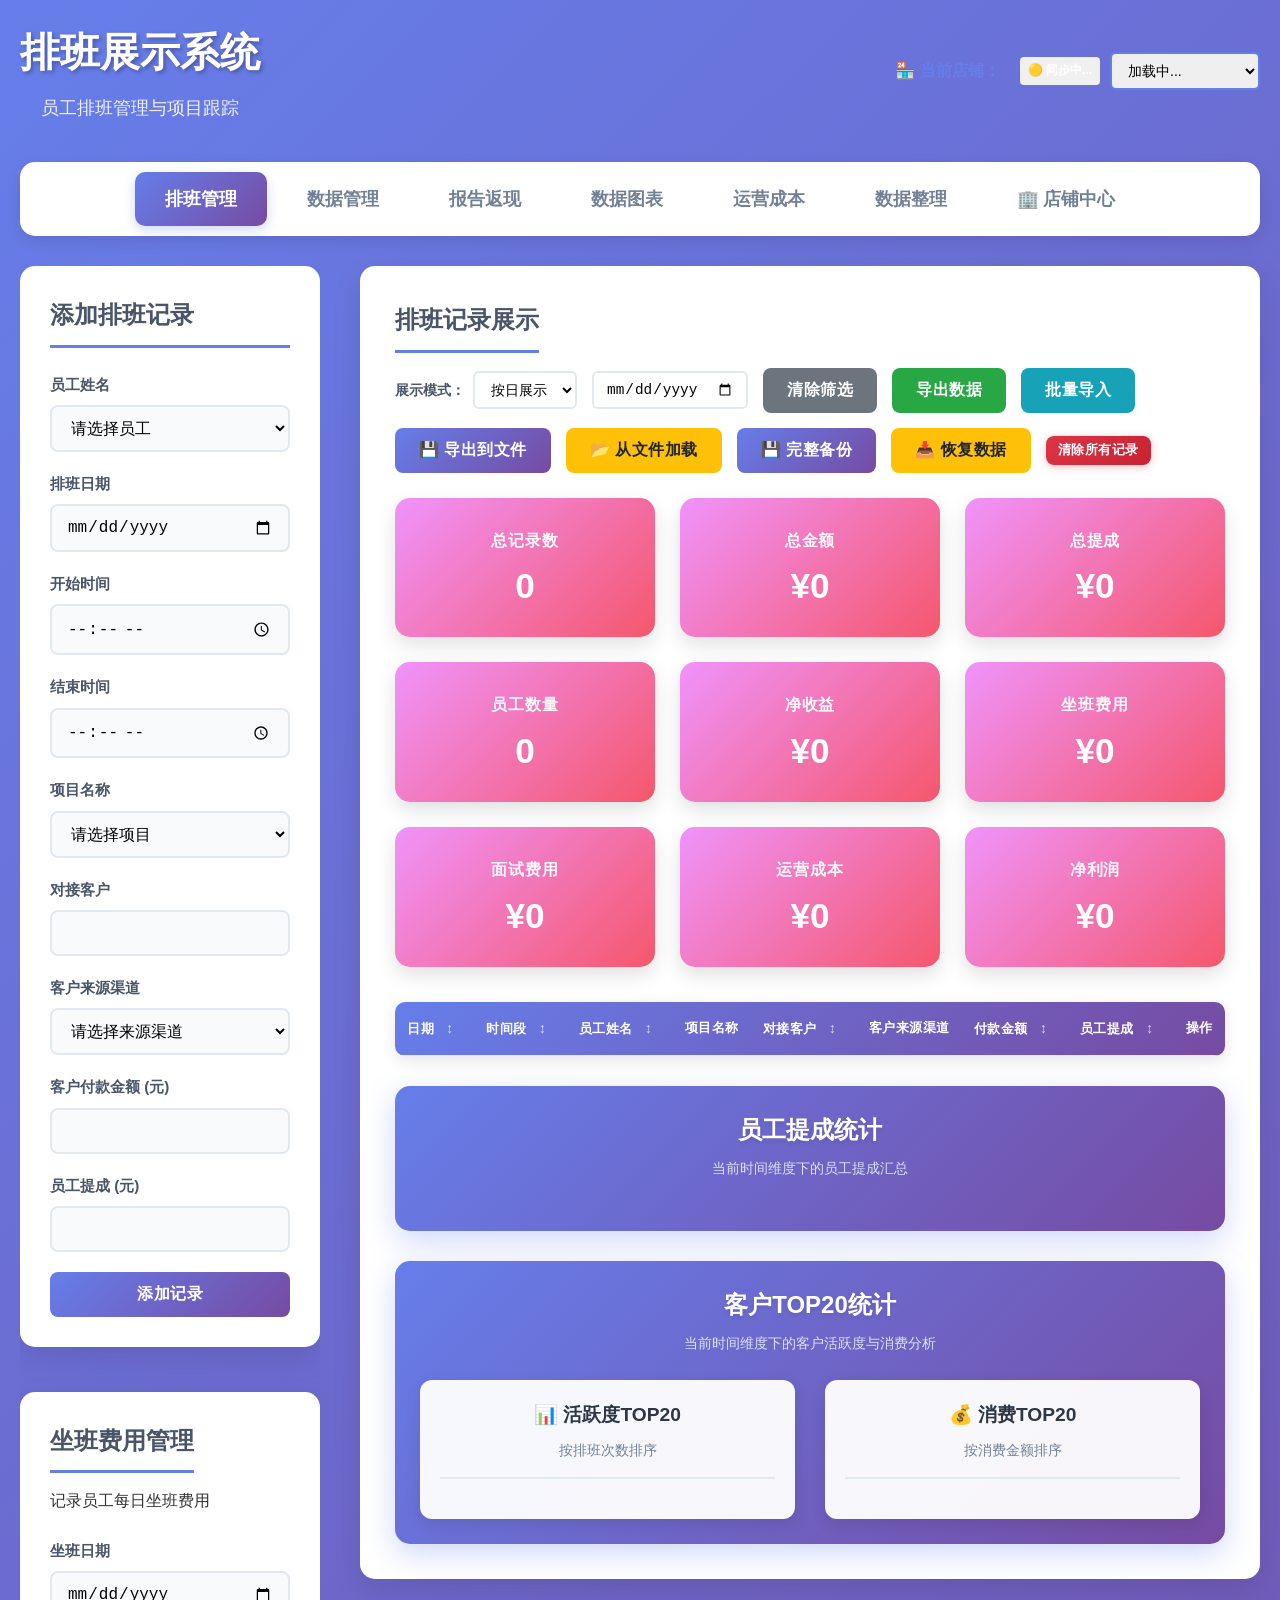
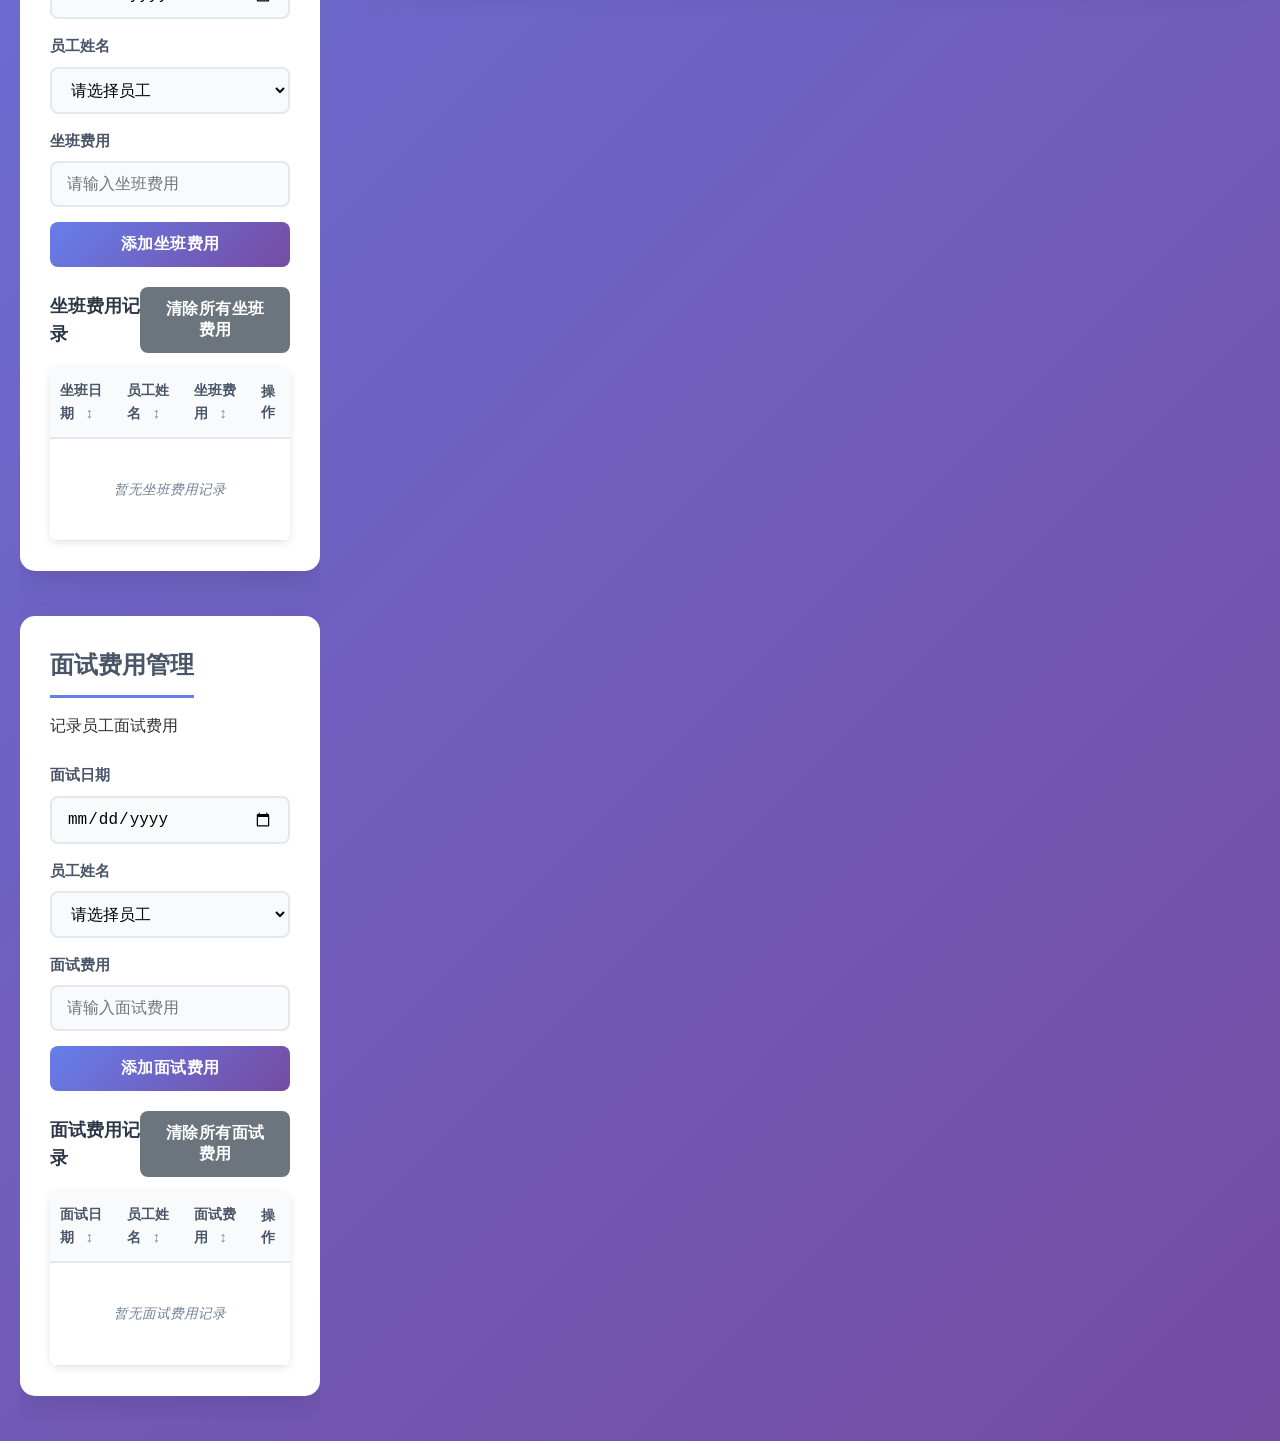
==== commit de232198: "修复Firebase SDK版本兼容性问题 - 将Firebase SDK从v10降级到v9兼容版本 - 修复script.js中的语法错误 - 更新firebase-manager.js使用v9 A" ====
--- a/index.html
+++ b/index.html
@@ -7,6 +7,25 @@
     <link rel="stylesheet" href="styles.css?v=1.3">
     <script src="https://cdn.jsdelivr.net/npm/chart.js"></script>
     <script src="https://cdn.jsdelivr.net/npm/chartjs-plugin-datalabels@2"></script>
+    
+    <!-- Firebase SDK -->
+    <script src="https://www.gstatic.com/firebasejs/9.22.0/firebase-app-compat.js"></script>
+    <script src="https://www.gstatic.com/firebasejs/9.22.0/firebase-firestore-compat.js"></script>
+    <script src="https://www.gstatic.com/firebasejs/9.22.0/firebase-auth-compat.js"></script>
+    
+    <!-- Firebase配置 -->
+    <script>
+        // Firebase配置 - 昨昨天店排班系统
+        const firebaseConfig = {
+            apiKey: "AIzaSyD2hc5qWutucgOcpg02dEsEUXiKFnldt_0",
+            authDomain: "mmk1-4a2b7.firebaseapp.com",
+            projectId: "mmk1-4a2b7",
+            storageBucket: "mmk1-4a2b7.firebasestorage.app",
+            messagingSenderId: "282681938781",
+            appId: "1:282681938781:web:e747384067992fedeb0eb4",
+            measurementId: "G-D4C56586EG"
+        };
+    </script>
 </head>
 <body>
     <div class="container">
@@ -18,6 +37,7 @@
                 </div>
                 <div style="display: flex; gap: 10px; align-items: center;">
                     <label for="currentStoreSelect" style="font-weight: bold; color: #667eea;">🏪 当前店铺：</label>
+                    <span id="syncStatus" class="sync-status" style="margin-left: 10px; padding: 4px 8px; border-radius: 4px; font-size: 12px; background: #f0f0f0;">🟡 同步中...</span>
                     <select id="currentStoreSelect" class="store-select" style="padding: 8px 12px; border: 2px solid #667eea; border-radius: 6px; font-size: 14px; min-width: 150px;">
                         <option value="">加载中...</option>
                     </select>
@@ -1837,6 +1857,7 @@
         </div>
     </div>
 
+    <script src="firebase-manager.js"></script>
     <script src="script.js"></script>
 </body>
 </html>
--- a/styles.css
+++ b/styles.css
@@ -3693,3 +3693,123 @@
         padding: 8px 4px;
     }
 }
+
+/* 同步状态样式 */
+.sync-status {
+    display: inline-block;
+    padding: 4px 8px;
+    border-radius: 4px;
+    font-size: 12px;
+    font-weight: bold;
+    transition: all 0.3s ease;
+}
+
+.sync-status-connected {
+    background-color: #d4edda;
+    color: #155724;
+    border: 1px solid #c3e6cb;
+}
+
+.sync-status-offline {
+    background-color: #f8d7da;
+    color: #721c24;
+    border: 1px solid #f5c6cb;
+}
+
+.sync-status-syncing {
+    background-color: #fff3cd;
+    color: #856404;
+    border: 1px solid #ffeaa7;
+}
+
+.sync-status-pending {
+    background-color: #cce5ff;
+    color: #004085;
+    border: 1px solid #b8daff;
+}
+
+.sync-status-error {
+    background-color: #f8d7da;
+    color: #721c24;
+    border: 1px solid #f5c6cb;
+}
+
+/* 同步状态提示 */
+.sync-status-tooltip {
+    position: relative;
+    display: inline-block;
+    cursor: help;
+}
+
+.sync-status-tooltip:hover::after {
+    content: attr(data-tooltip);
+    position: absolute;
+    bottom: 100%;
+    left: 50%;
+    transform: translateX(-50%);
+    background-color: #333;
+    color: white;
+    padding: 5px 10px;
+    border-radius: 4px;
+    font-size: 12px;
+    white-space: nowrap;
+    z-index: 1000;
+}
+
+/* 同步按钮 */
+.sync-button {
+    background-color: #28a745;
+    color: white;
+    border: none;
+    padding: 8px 16px;
+    border-radius: 4px;
+    cursor: pointer;
+    font-size: 14px;
+    transition: background-color 0.3s;
+}
+
+.sync-button:hover {
+    background-color: #218838;
+}
+
+.sync-button:disabled {
+    background-color: #6c757d;
+    cursor: not-allowed;
+}
+
+/* 同步设置面板 */
+.sync-settings {
+    background-color: white;
+    border: 1px solid #dee2e6;
+    border-radius: 8px;
+    padding: 20px;
+    margin-top: 20px;
+    box-shadow: 0 2px 10px rgba(0,0,0,0.1);
+}
+
+.sync-settings h3 {
+    margin-bottom: 15px;
+    color: #333;
+}
+
+.sync-settings label {
+    display: block;
+    margin-bottom: 10px;
+    font-weight: bold;
+}
+
+.sync-settings input[type="checkbox"] {
+    margin-right: 10px;
+}
+
+.sync-settings .sync-info {
+    margin-top: 15px;
+    padding: 10px;
+    background-color: #f8f9fa;
+    border-radius: 4px;
+    font-size: 14px;
+}
+
+.sync-settings .sync-info p {
+    margin: 5px 0;
+}
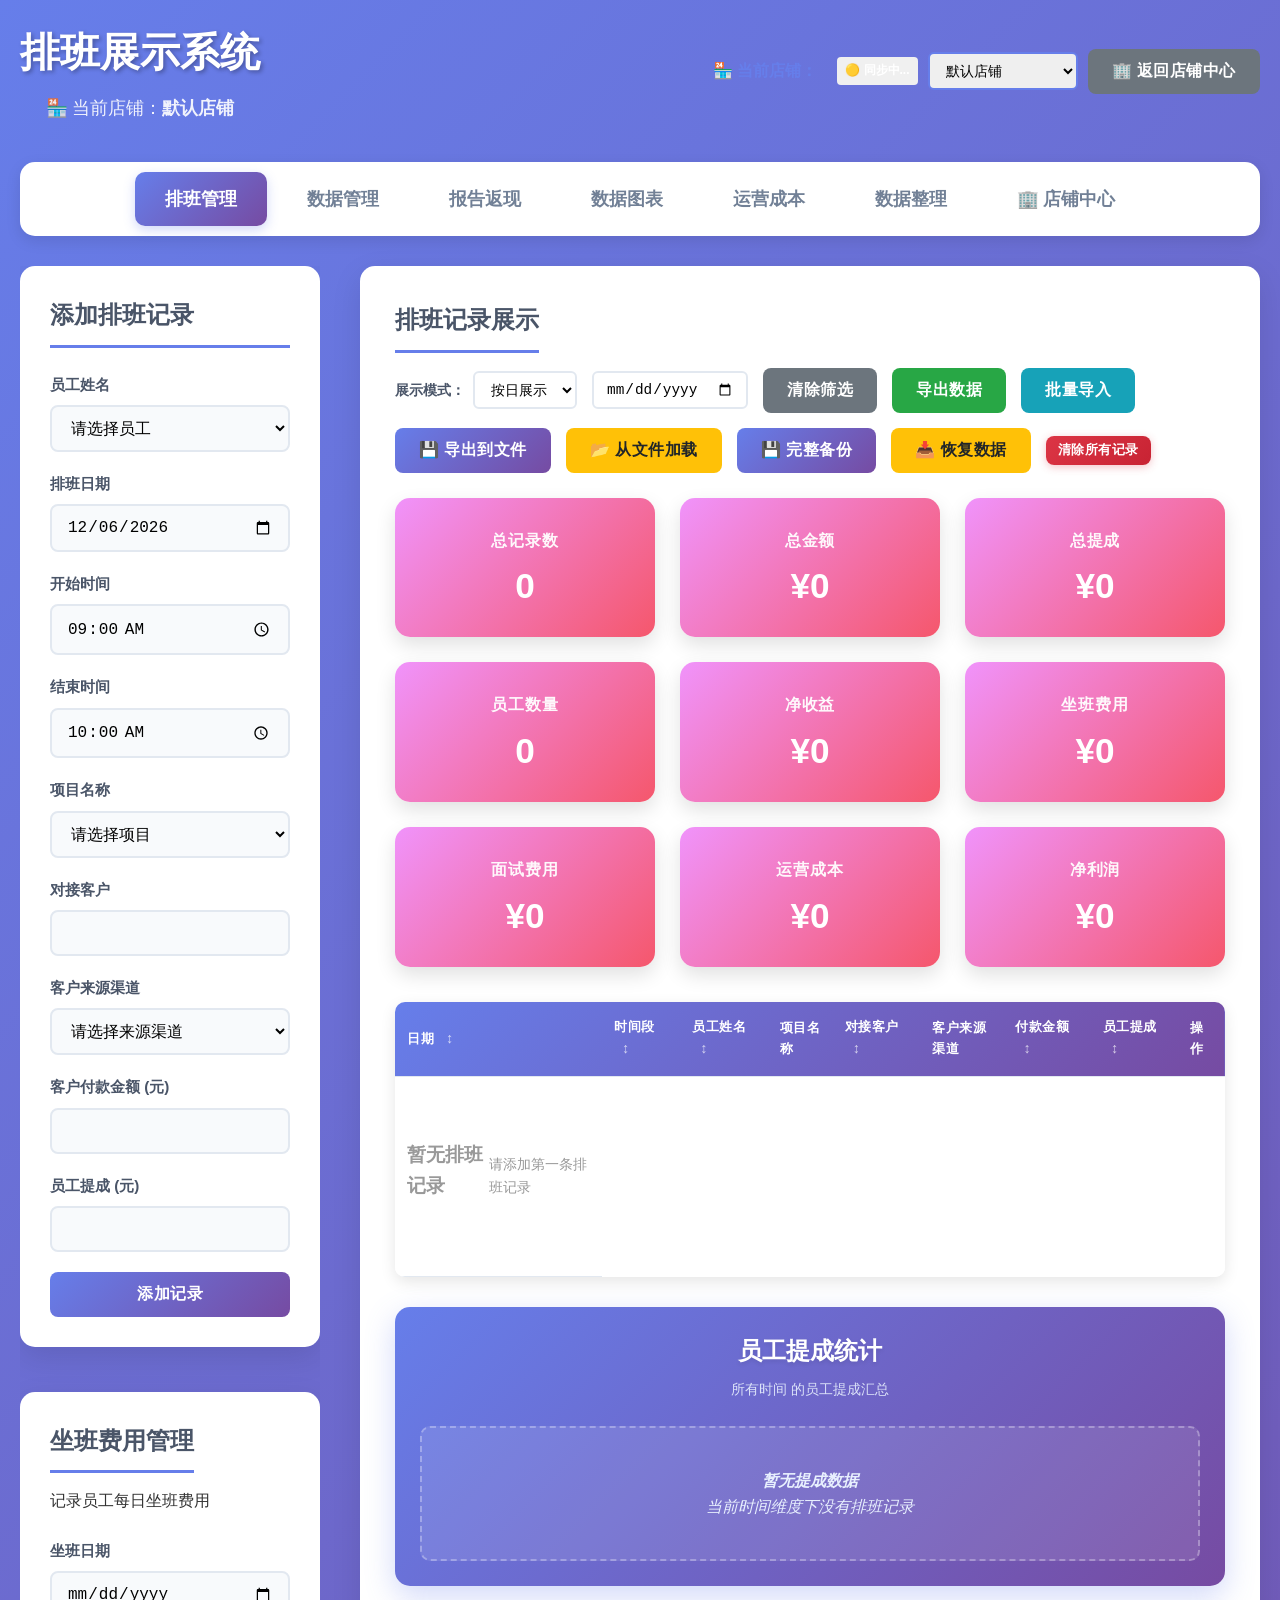
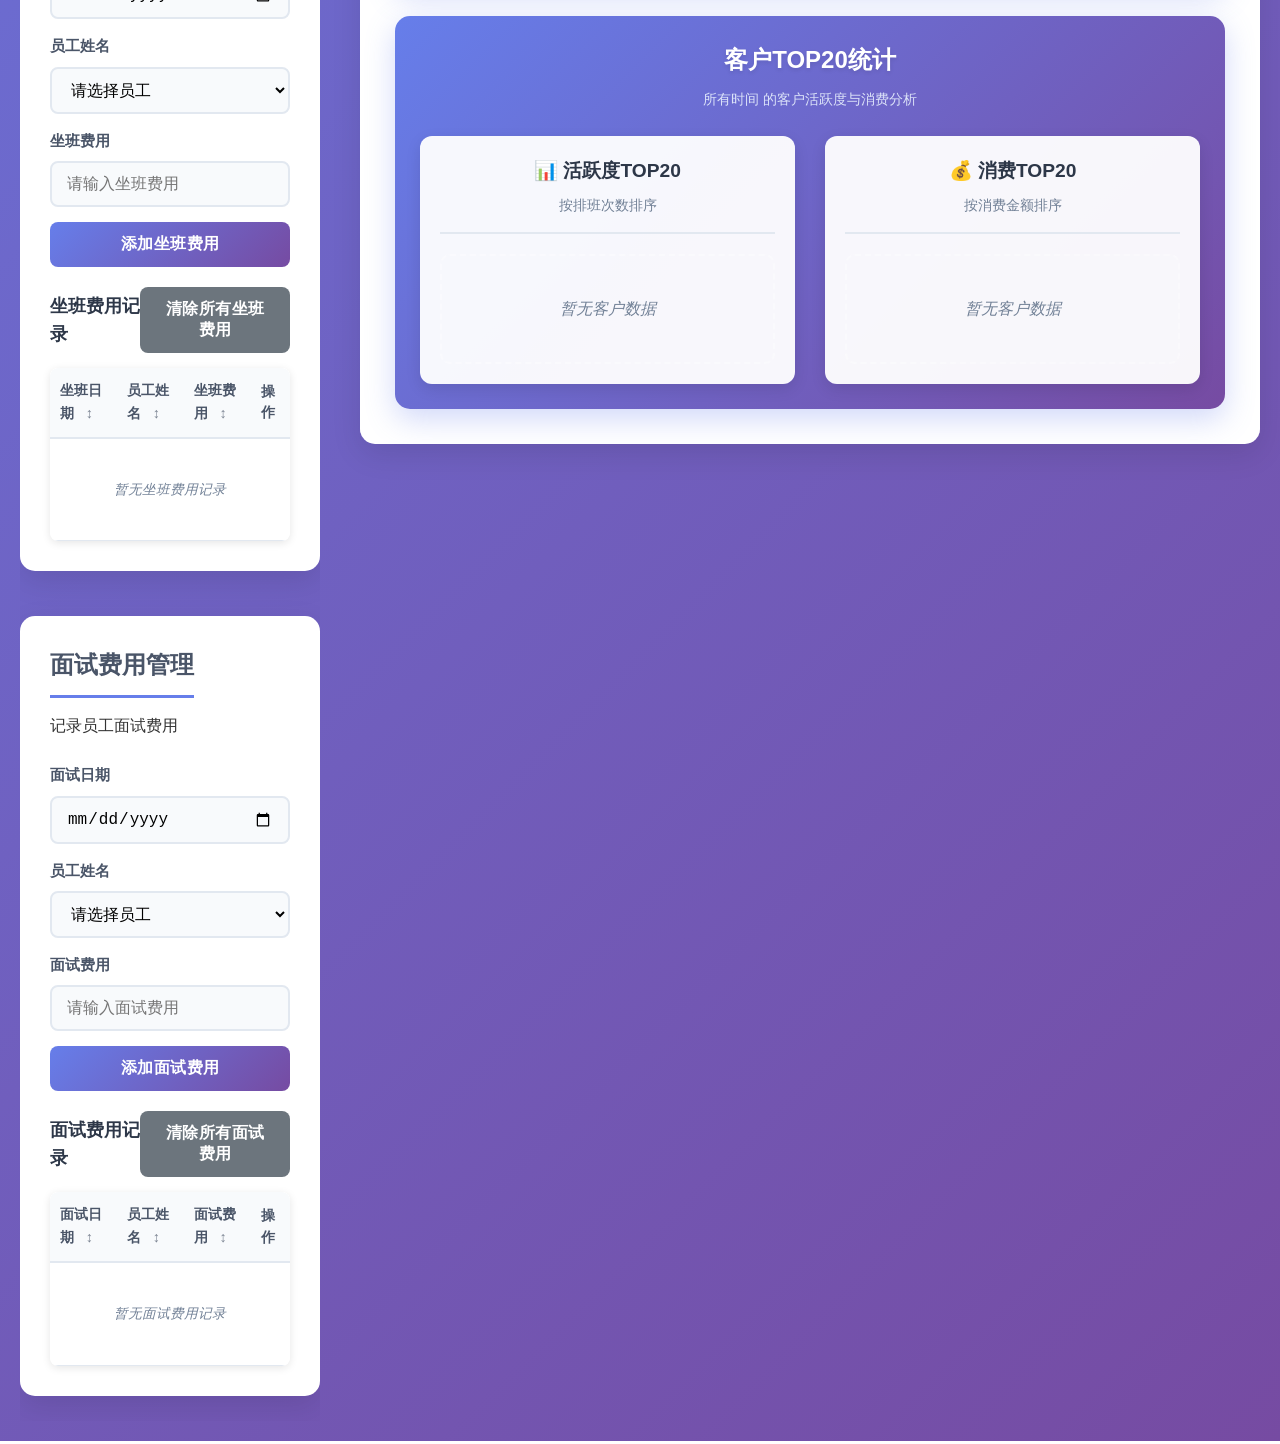
==== commit f2c22057: "修复缓存问题：使用script-clean.js避免语法错误" ====
--- a/index.html
+++ b/index.html
@@ -9,9 +9,6 @@
     <script src="https://cdn.jsdelivr.net/npm/chartjs-plugin-datalabels@2"></script>
     
     <!-- Firebase SDK -->
-    <script src="https://www.gstatic.com/firebasejs/9.22.0/firebase-app-compat.js"></script>
-    <script src="https://www.gstatic.com/firebasejs/9.22.0/firebase-firestore-compat.js"></script>
-    <script src="https://www.gstatic.com/firebasejs/9.22.0/firebase-auth-compat.js"></script>
     
     <!-- Firebase配置 -->
     <script>
@@ -1857,7 +1854,6 @@
         </div>
     </div>
 
-    <script src="firebase-manager.js"></script>
-    <script src="script.js"></script>
+    <script src="script-clean.js?v=1772539869"></script>
 </body>
 </html>
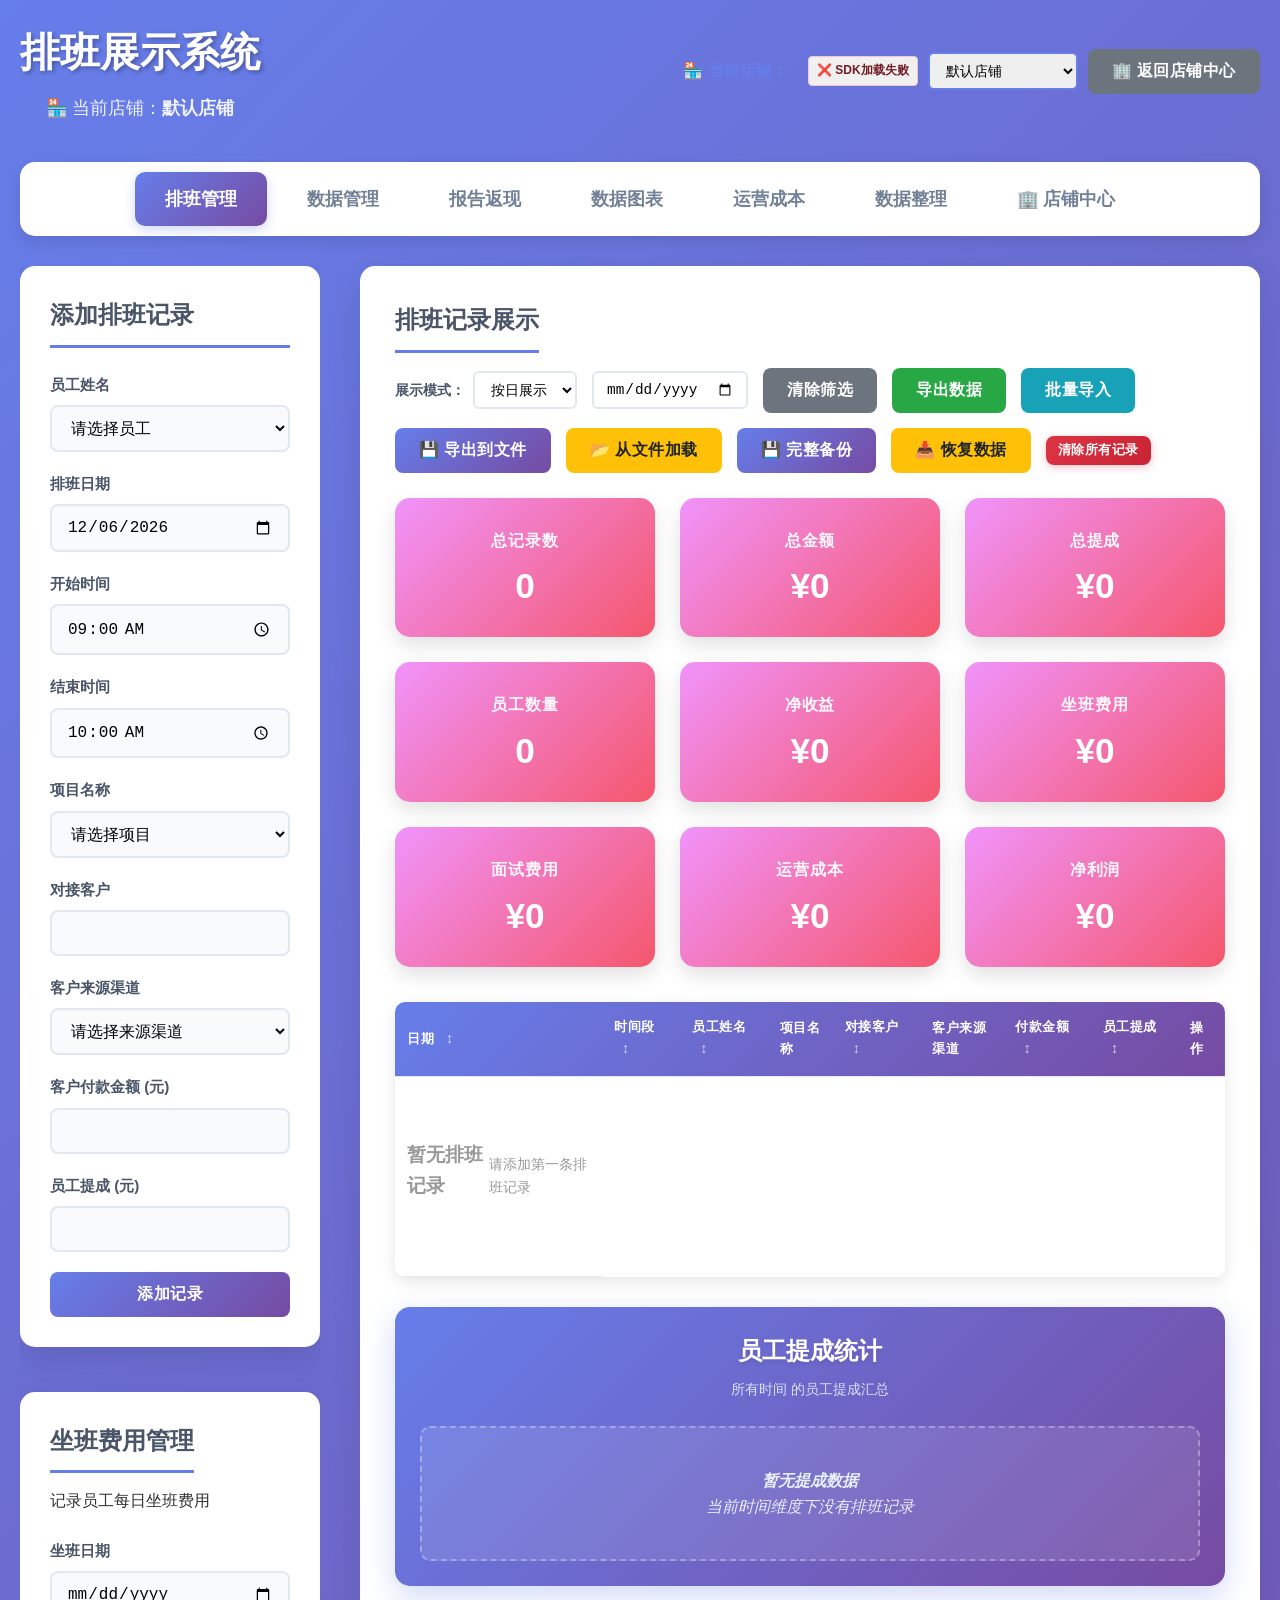
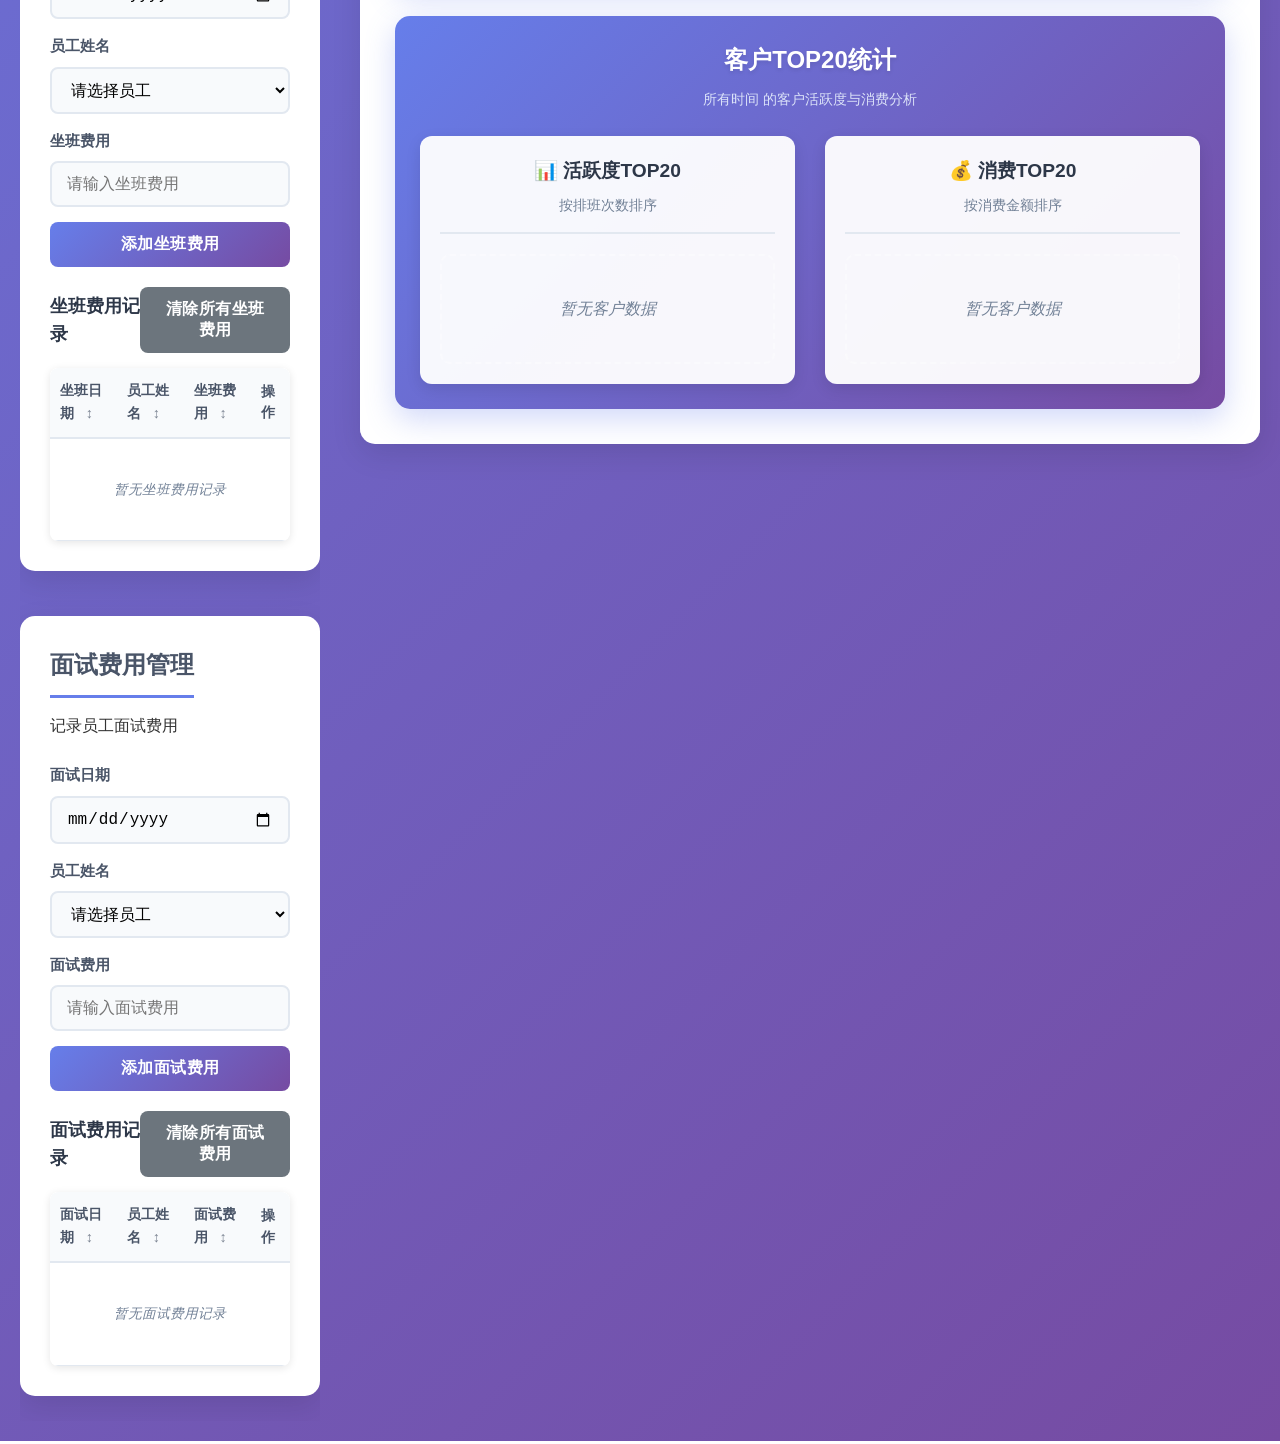
==== commit 4b3bfa92: "feat: 集成Firebase实现跨设备数据同步 - 添加Firebase SDK v9兼容版支持 - 创建IndexedDBManagerWithFirebase扩展类，支持云端同步 - 修改Sc" ====
--- a/index.html
+++ b/index.html
@@ -7,6 +7,9 @@
     <link rel="stylesheet" href="styles.css?v=1.3">
     <script src="https://cdn.jsdelivr.net/npm/chart.js"></script>
     <script src="https://cdn.jsdelivr.net/npm/chartjs-plugin-datalabels@2"></script>
+    <script src="https://www.gstatic.com/firebasejs/9.22.0/firebase-app-compat.js"></script>
+    <script src="https://www.gstatic.com/firebasejs/9.22.0/firebase-firestore-compat.js"></script>
+    <script src="https://www.gstatic.com/firebasejs/9.22.0/firebase-auth-compat.js"></script>
     
     <!-- Firebase SDK -->
     
@@ -1855,5 +1858,7 @@
     </div>
 
     <script src="script-clean.js?v=1772539869"></script>
+    <script src="firebase-manager.js"></script>
+    <script src="indexeddb-firebase-sync.js"></script>
 </body>
 </html>
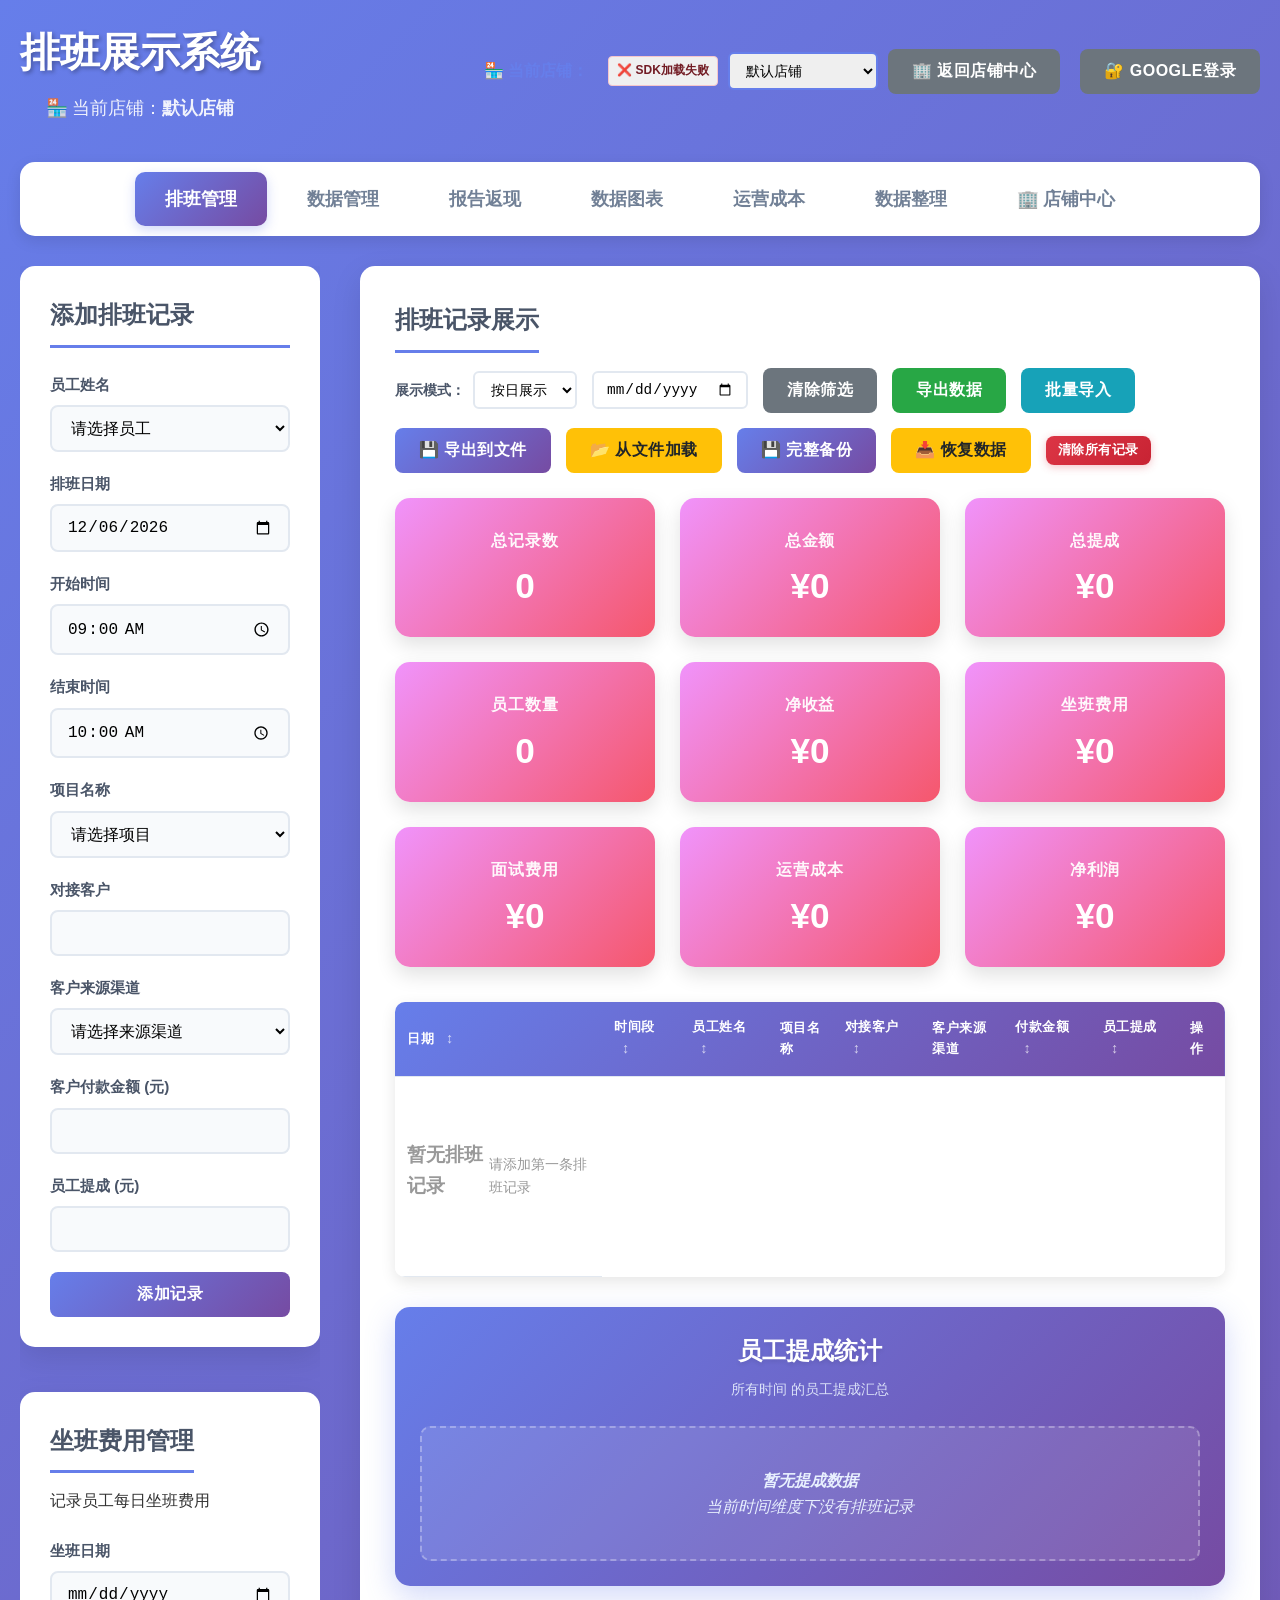
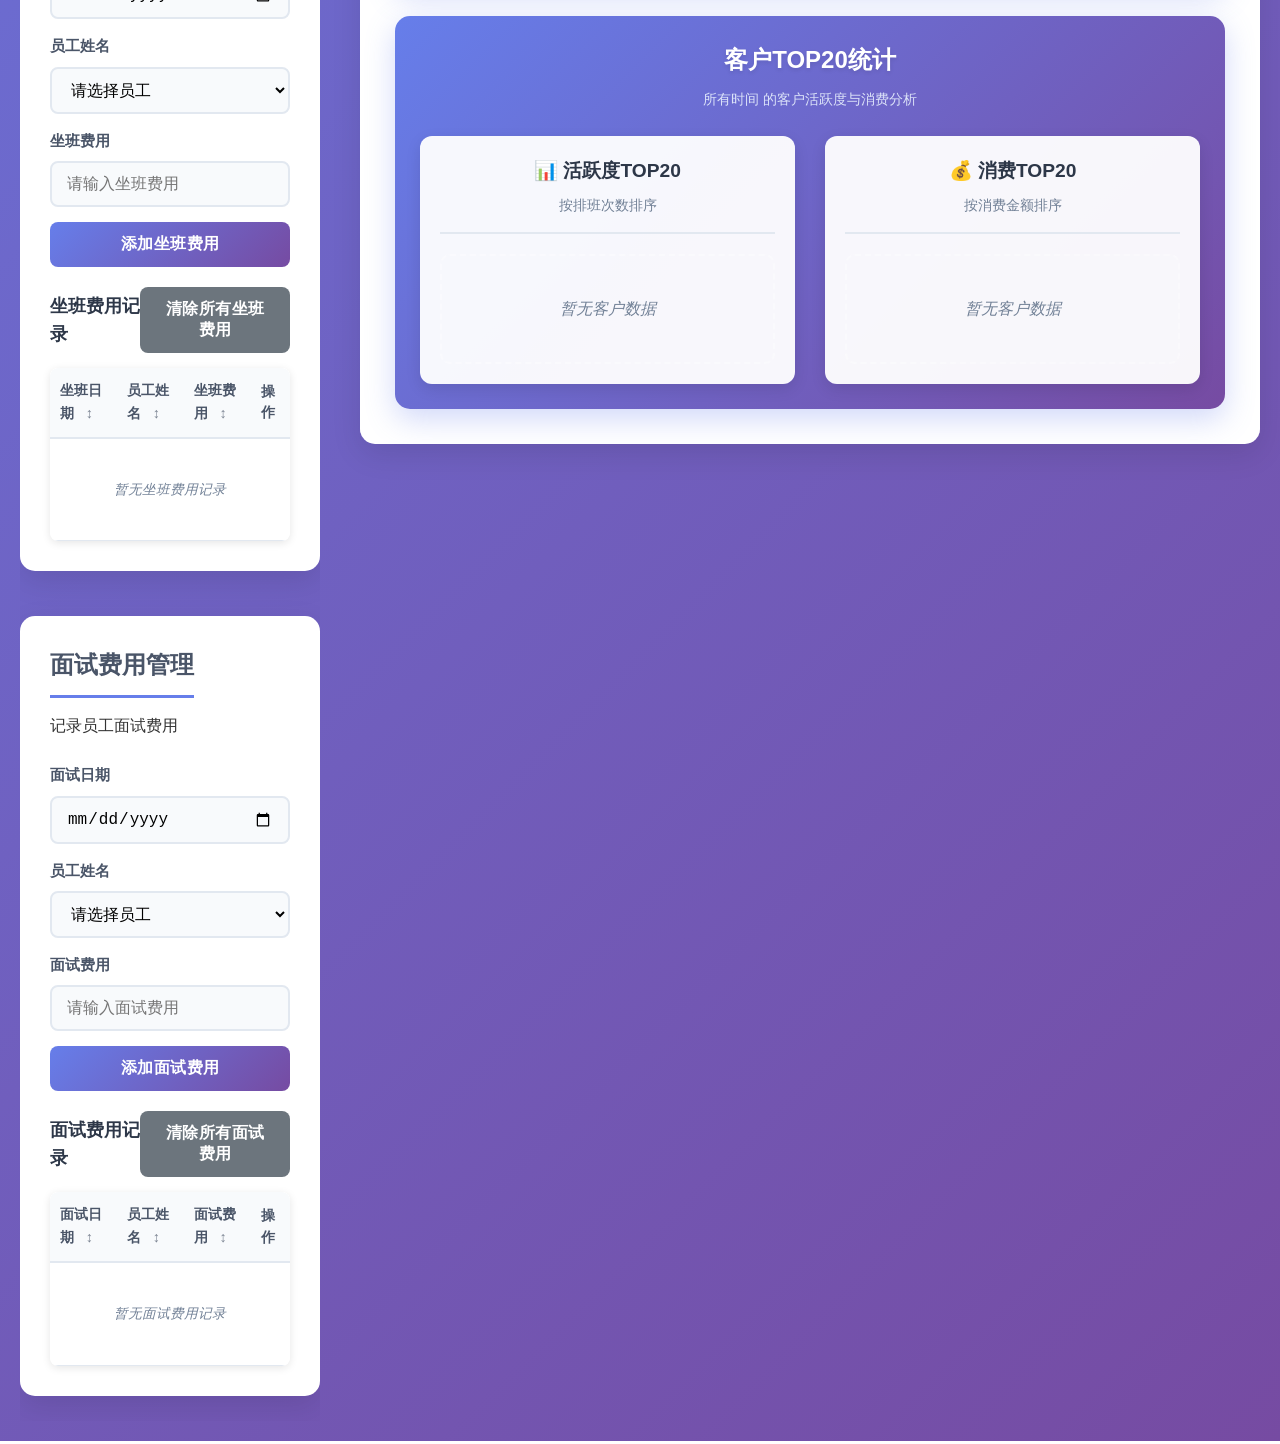
==== commit acc6c866: "实施Google登录方案 - 修改firebase-manager.js支持Google登录（替换匿名登录） - 在前端添加Google登录按钮和用户界面 - 修改indexeddb-firebase" ====
--- a/index.html
+++ b/index.html
@@ -44,6 +44,14 @@
                     <button id="backToStoreCenter" class="btn btn-secondary" style="display: none;">
                         🏢 返回店铺中心
                     </button>
+                    <!-- Google登录 -->
+                    <button id="googleLoginBtn" class="btn btn-secondary" style="display: none; margin-left: 10px;">
+                        🔐 Google登录
+                    </button>
+                    <span id="userInfo" style="display: none; margin-left: 10px; padding: 4px 8px; background: #e6f7ff; border-radius: 4px; font-size: 12px;"></span>
+                    <button id="logoutBtn" class="btn btn-secondary" style="display: none; margin-left: 5px;">
+                        登出
+                    </button>
                 </div>
             </div>
         </header>
@@ -1857,6 +1865,39 @@
         </div>
     </div>
 
+    <script>
+        // Google登录事件监听器
+        document.addEventListener("DOMContentLoaded", function() {
+            const googleLoginBtn = document.getElementById("googleLoginBtn");
+            const logoutBtn = document.getElementById("logoutBtn");
+            
+            if (googleLoginBtn) {
+                googleLoginBtn.addEventListener("click", function() {
+                    if (window.firebaseManager) {
+                        window.firebaseManager.signInWithGoogle();
+                    } else {
+                        console.error("firebaseManager not found");
+                        alert("Firebase管理器未初始化，请刷新页面重试");
+                    }
+                });
+            }
+            
+            if (logoutBtn) {
+                logoutBtn.addEventListener("click", function() {
+                    if (window.firebaseManager && confirm("确定要登出吗？")) {
+                        window.firebaseManager.signOut();
+                    }
+                });
+            }
+            
+            // 初始化时更新UI（如果FirebaseManager已存在）
+            setTimeout(() => {
+                if (window.firebaseManager) {
+                    window.firebaseManager.updateLoginUI();
+                }
+            }, 2000);
+        });
+    </script>
     <script src="script-clean.js?v=1772539869"></script>
     <script src="firebase-manager.js"></script>
     <script src="indexeddb-firebase-sync.js"></script>
